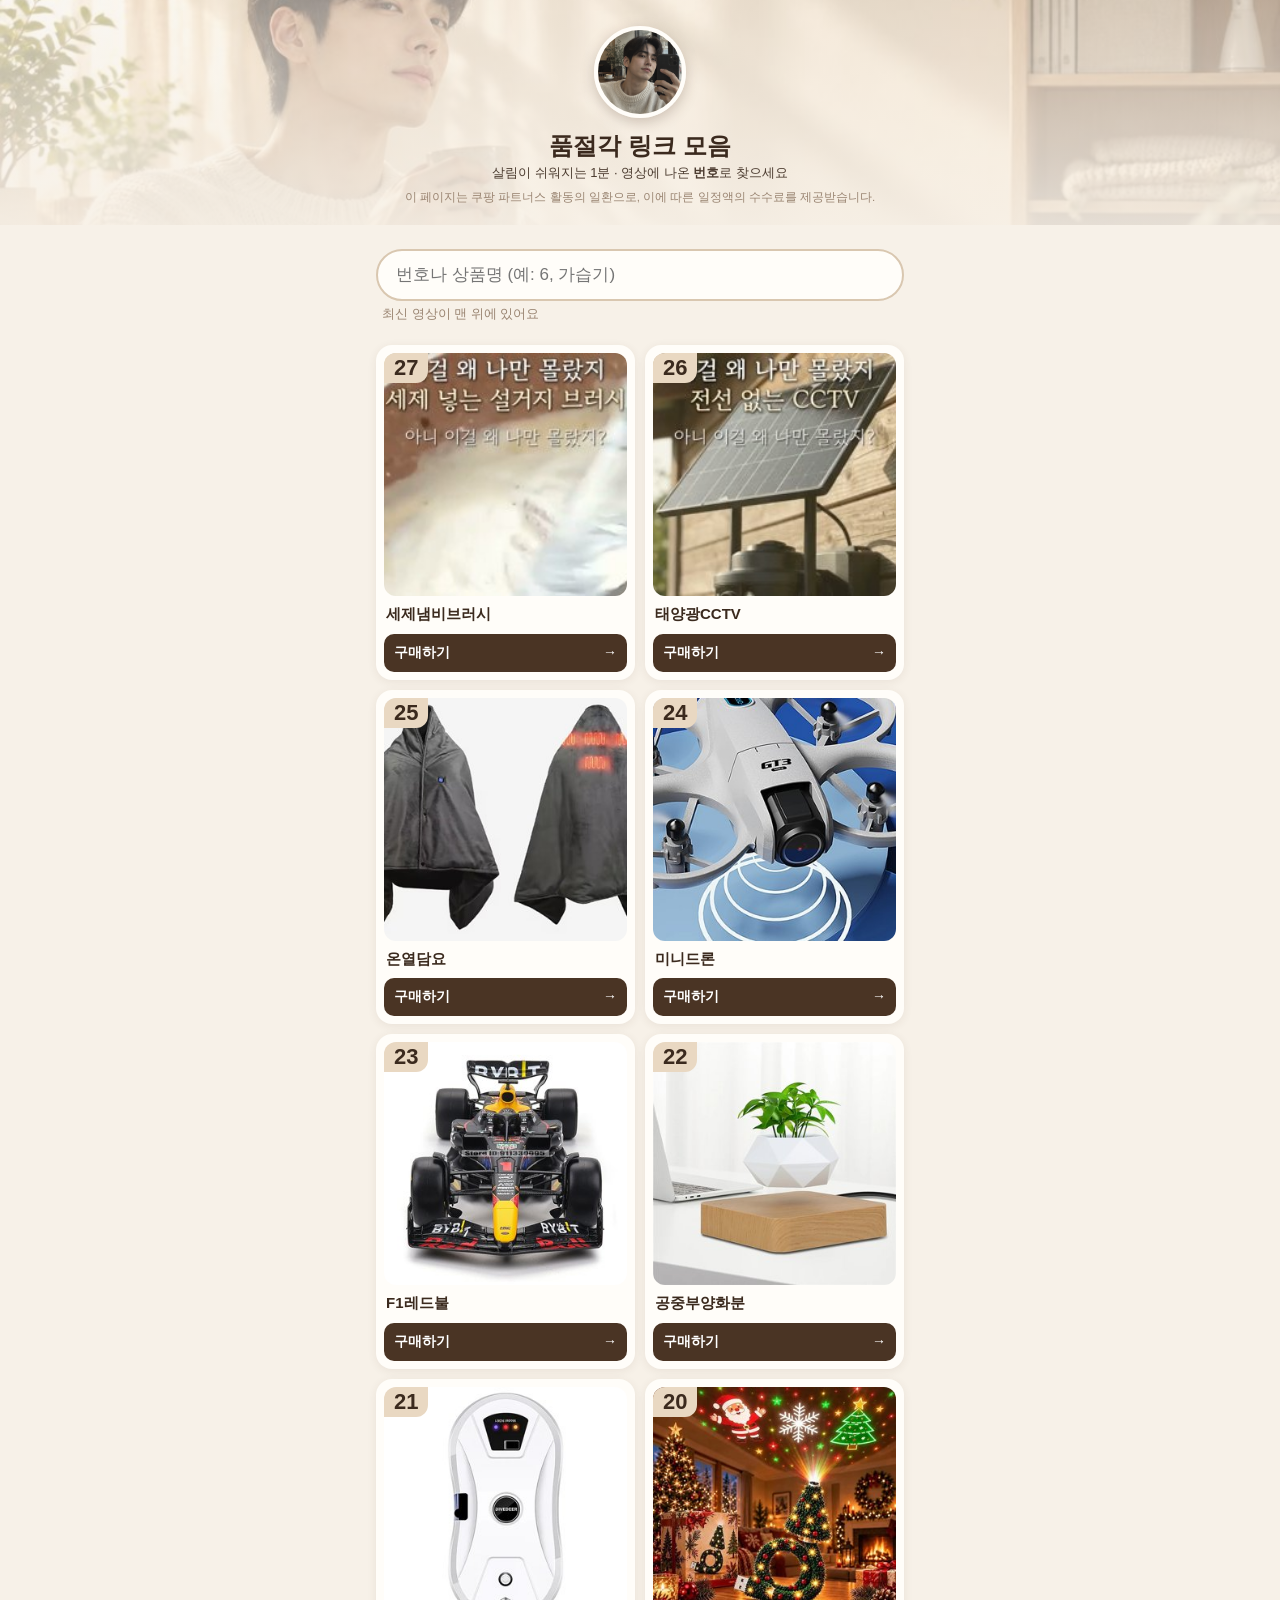
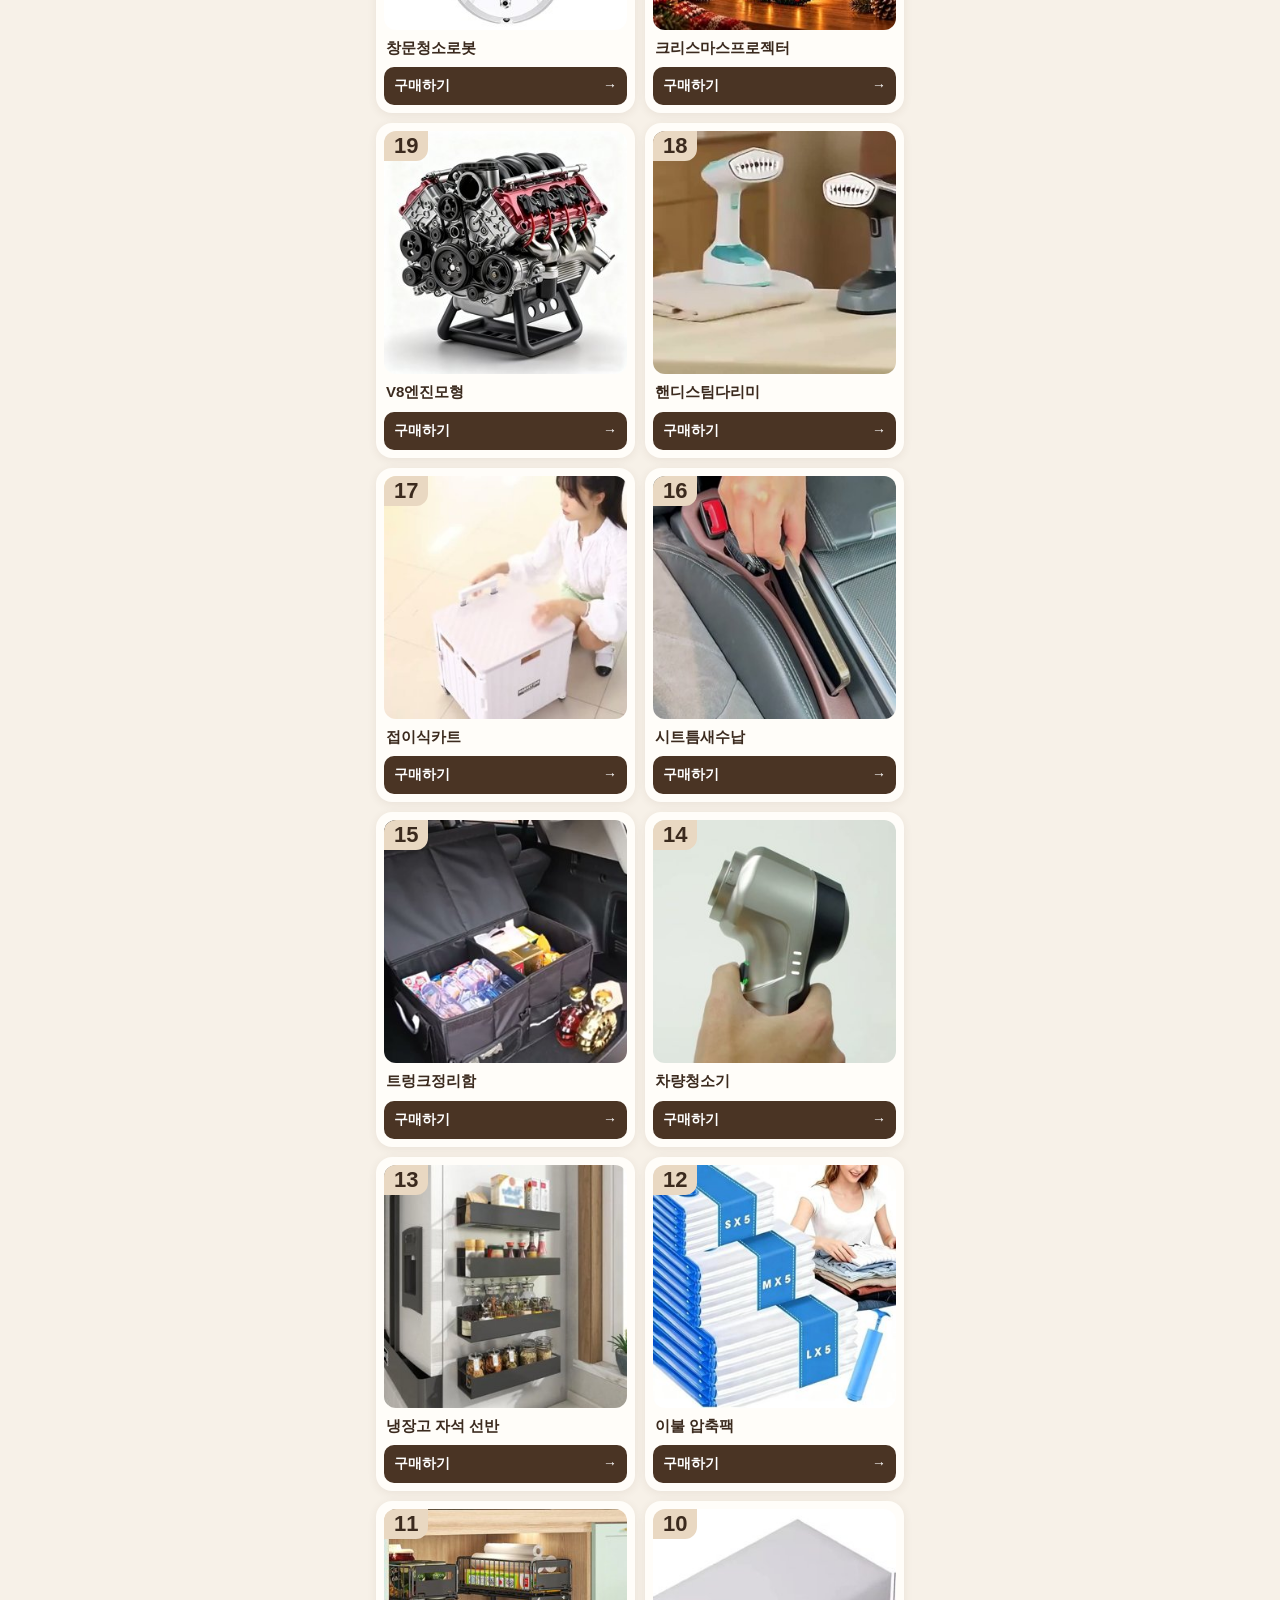
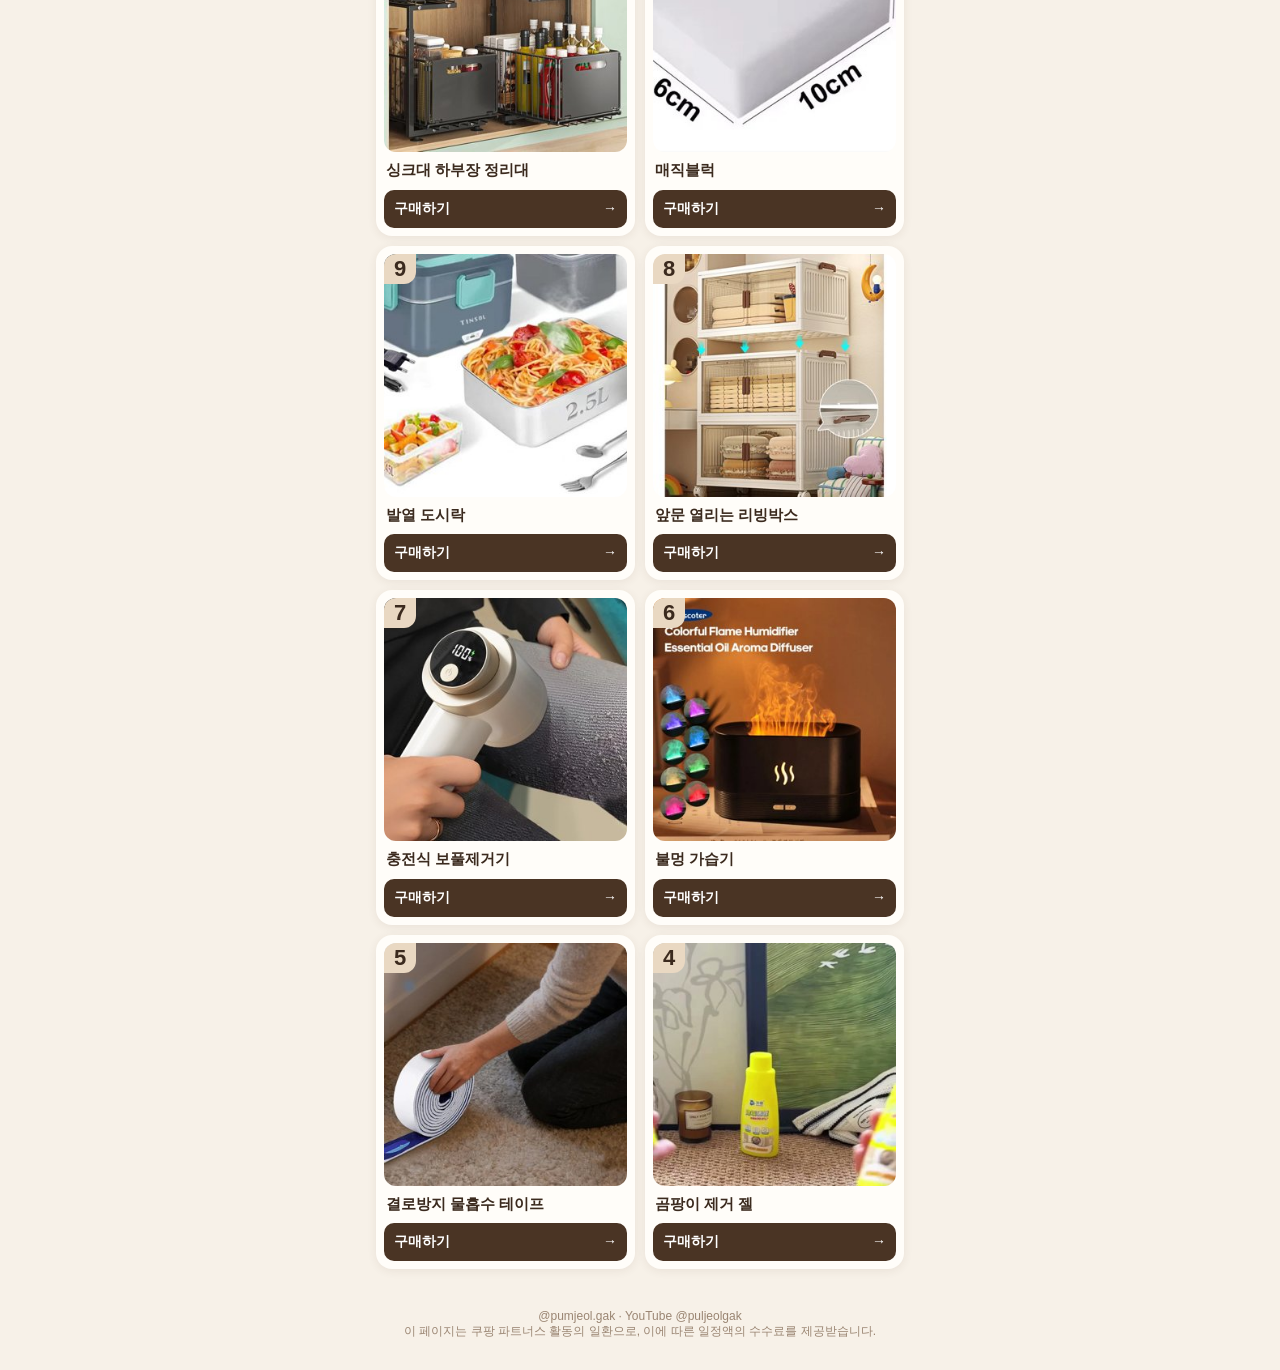
==== index.html @ 314ec54a "링크 모음 갱신" ====
<!doctype html>
<html lang="ko"><head><meta charset="utf-8">
<meta name="viewport" content="width=device-width,initial-scale=1">
<title>품절각 링크 모음</title>
<meta name="description" content="품절각 영상 속 상품 링크 모음 — 영상에 나온 번호로 찾으세요">
<link rel="icon" href="img/avatar.png">
<script async src="https://www.googletagmanager.com/gtag/js?id=G-QCTX3WTCEX"></script>
<script>window.dataLayer=window.dataLayer||[];function gtag(){dataLayer.push(arguments)}gtag('js',new Date());gtag('config','G-QCTX3WTCEX');</script>
<style>
:root{--red:#4a3424;--ink:#3b2a1e;--sub:#9a8572;--bg:#f7f1e8;--card:#fffdf9;--yellow:#e9d8c2}
*{box-sizing:border-box}body{margin:0;background:var(--bg);color:var(--ink);
font-family:-apple-system,BlinkMacSystemFont,"Apple SD Gothic Neo","Malgun Gothic",sans-serif}
header{background:linear-gradient(rgba(247,241,232,.55),rgba(247,241,232,.9)),url(img/header.jpg) center/cover;
padding:26px 16px 20px;text-align:center;color:var(--ink)}
.avatar{width:92px;height:92px;border-radius:50%;border:4px solid #fffdf9;box-shadow:0 4px 14px rgba(74,52,36,.25);object-fit:cover}
h1{margin:8px 0 2px;font-size:24px}header p{margin:0;font-size:13px;opacity:.9}
.disc{font-size:11.5px;color:var(--sub);margin-top:8px}
.wrap{max-width:560px;margin:0 auto;padding:14px 16px 40px}
.search{position:sticky;top:0;z-index:2;background:var(--bg);padding:10px 0}
.search input{width:100%;padding:14px 18px;font-size:17px;border:2px solid #d9c7b0;background:var(--card);color:var(--ink);border-radius:999px;outline:none}
.search input:focus{border-color:var(--red)}
.hint{font-size:13px;color:var(--sub);margin:4px 6px 0}
#list{display:grid;grid-template-columns:1fr 1fr;gap:10px;margin-top:12px}
.card{display:flex;flex-direction:column;background:var(--card);border-radius:16px;padding:8px;
box-shadow:0 2px 10px rgba(74,52,36,.08);min-width:0}
.thumb{position:relative;aspect-ratio:1;border-radius:12px;overflow:hidden;background:#ece3d6}
.thumb img{width:100%;height:100%;object-fit:cover}
.no{position:absolute;left:0;top:0;background:var(--yellow);color:var(--ink);font-weight:900;font-size:22px;
padding:2px 10px;border-bottom-right-radius:12px}
.body{display:flex;flex-direction:column;flex:1;min-width:0}
.title{font-weight:800;font-size:15px;margin:8px 2px 4px;line-height:1.3;flex:1}
.btn{display:block;text-decoration:none;background:var(--red);color:#fff;font-weight:700;font-size:14px;
padding:10px 10px;border-radius:10px;margin-top:6px}
.btn span{float:right}.empty{grid-column:1/-1;text-align:center;color:var(--sub);margin-top:40px}
footer{text-align:center;font-size:12px;color:var(--sub);padding:0 16px 30px}
</style></head><body>
<header><img class="avatar" src="img/avatar.png" alt="품절각">
<h1>품절각 링크 모음</h1><p>살림이 쉬워지는 1분 · 영상에 나온 <b>번호</b>로 찾으세요</p>
<div class="disc">이 페이지는 쿠팡 파트너스 활동의 일환으로, 이에 따른 일정액의 수수료를 제공받습니다.</div></header>
<div class="wrap">
<div class="search"><input id="q" inputmode="search" placeholder="번호나 상품명 (예: 6, 가습기)" autocomplete="off">
<div class="hint">최신 영상이 맨 위에 있어요</div></div>
<div id="list"></div></div>
<footer>@pumjeol.gak · YouTube @puljeolgak<br>이 페이지는 쿠팡 파트너스 활동의 일환으로, 이에 따른 일정액의 수수료를 제공받습니다.</footer>
<script>
const DATA = [{"no": 27, "title": "세제냄비브러시", "items": [{"name": "세제냄비브러시", "link": "https://link.coupang.com/a/h1MBXgwXyC"}], "img": "img/27.jpg"}, {"no": 26, "title": "태양광CCTV", "items": [{"name": "태양광CCTV", "link": "https://link.coupang.com/a/h1MS6rFhiC"}], "img": "img/26.jpg"}, {"no": 25, "title": "온열담요", "items": [{"name": "온열담요", "link": "https://link.coupang.com/a/h1vtkXbHRl"}], "img": "img/25.jpg"}, {"no": 24, "title": "미니드론", "items": [{"name": "미니드론", "link": "https://link.coupang.com/a/h0pZeHQPCu"}], "img": "img/24.jpg"}, {"no": 23, "title": "F1레드불", "items": [{"name": "F1레드불", "link": "https://link.coupang.com/a/h0ptO1LQia"}], "img": "img/23.jpg"}, {"no": 22, "title": "공중부양화분", "items": [{"name": "공중부양화분", "link": "https://link.coupang.com/a/h1vd16Y3oq"}], "img": "img/22.jpg"}, {"no": 21, "title": "창문청소로봇", "items": [{"name": "창문청소로봇", "link": "https://link.coupang.com/a/h0mq3kIafA"}], "img": "img/21.jpg"}, {"no": 20, "title": "크리스마스프로젝터", "items": [{"name": "크리스마스프로젝터", "link": "https://link.coupang.com/a/h0kqVCvcB2"}], "img": "img/20.jpg"}, {"no": 19, "title": "V8엔진모형", "items": [{"name": "V8엔진모형", "link": "https://link.coupang.com/a/h0loHapxzU"}], "img": "img/19.jpg"}, {"no": 18, "title": "핸디스팀다리미", "items": [{"name": "핸디스팀다리미", "link": "https://link.coupang.com/a/hYjfa6N35U"}], "img": "img/18.jpg"}, {"no": 17, "title": "접이식카트", "items": [{"name": "접이식카트", "link": "https://link.coupang.com/a/hYjilI9ecC"}], "img": "img/17.jpg"}, {"no": 16, "title": "시트틈새수납", "items": [{"name": "시트틈새수납", "link": "https://link.coupang.com/a/hXqWiFGcmG"}], "img": "img/16.jpg"}, {"no": 15, "title": "트렁크정리함", "items": [{"name": "트렁크정리함", "link": "https://link.coupang.com/a/hXrxF2Juai"}], "img": "img/15.jpg"}, {"no": 14, "title": "차량청소기", "items": [{"name": "차량청소기", "link": "https://link.coupang.com/a/hYiKDdzfLU"}], "img": "img/14.jpg"}, {"no": 13, "title": "냉장고 자석 선반", "items": [{"name": "냉장고 자석 선반", "link": "https://link.coupang.com/a/hYjkbRA6U0"}], "img": "img/13.jpg"}, {"no": 12, "title": "이불 압축팩", "items": [{"name": "이불 압축팩", "link": "https://link.coupang.com/a/hXrkM78BZQ"}], "img": "img/12.jpg"}, {"no": 11, "title": "싱크대 하부장 정리대", "items": [{"name": "싱크대 하부장 정리대", "link": "https://link.coupang.com/a/hXrfYdOyUm"}], "img": "img/11.jpg"}, {"no": 10, "title": "매직블럭", "items": [{"name": "매직블럭", "link": "https://link.coupang.com/a/hW6BDC5JU4"}], "img": "img/10.jpg"}, {"no": 9, "title": "발열 도시락", "items": [{"name": "발열 도시락", "link": "https://link.coupang.com/a/hW6Wu32HzU"}], "img": "img/9.jpg"}, {"no": 8, "title": "앞문 열리는 리빙박스", "items": [{"name": "앞문 열리는 리빙박스", "link": "https://link.coupang.com/a/hW7gyPmIbl"}], "img": "img/8.jpg"}, {"no": 7, "title": "충전식 보풀제거기", "items": [{"name": "충전식 보풀제거기", "link": "https://link.coupang.com/a/hWWn2iVYBM"}], "img": "img/7.jpg"}, {"no": 6, "title": "불멍 가습기", "items": [{"name": "불멍 가습기", "link": "https://link.coupang.com/a/hWV6neHm6S"}], "img": "img/6.jpg"}, {"no": 5, "title": "결로방지 물흡수 테이프", "items": [{"name": "결로방지 물흡수 테이프", "link": "https://link.coupang.com/a/hWWpVSMyaW"}], "img": "img/5.jpg"}, {"no": 4, "title": "곰팡이 제거 젤", "items": [{"name": "곰팡이 제거 젤", "link": "https://link.coupang.com/a/hW8r3HKTPo"}], "img": "img/4.jpg"}];
const list = document.getElementById("list"), q = document.getElementById("q");
function render() {
  const s = q.value.trim().replace(/번$/, "");
  const rows = DATA.filter(v => !s || String(v.no) === s || (v.title + v.items.map(i => i.name).join(" ")).includes(s));
  list.replaceChildren(...rows.map(v => {
    const c = document.createElement("div"); c.className = "card";
    const t = document.createElement("div"); t.className = "thumb";
    if (v.img) { const im = document.createElement("img"); im.src = v.img; im.alt = ""; im.loading = "lazy"; t.append(im); }
    const no = document.createElement("div"); no.className = "no"; no.textContent = v.no; t.append(no);
    const b = document.createElement("div"); b.className = "body";
    const h = document.createElement("p"); h.className = "title"; h.textContent = v.title; b.append(h);
    for (const it of v.items) {
      const a = document.createElement("a"); a.className = "btn"; a.href = it.link; a.target = "_blank";
      a.rel = "sponsored nofollow noopener";
      a.addEventListener("click", () => track("coupang_click", {item_no: v.no, item_name: (v.title + " " + it.name).slice(0, 90)}));
      a.textContent = v.items.length > 1 ? it.name : "구매하기";
      const r = document.createElement("span"); r.textContent = "→"; a.append(r); b.append(a);
    }
    c.append(t, b); return c;
  }));
  if (!rows.length) list.innerHTML = '<p class="empty">찾는 번호가 없어요. 최신 영상 번호를 확인해 주세요</p>';
}
q.addEventListener("input", render);
q.addEventListener("change", () => q.value && track("search", {search_term: q.value.slice(0, 40)}));
function track(name, p) { if (window.gtag) gtag("event", name, Object.assign({transport_type: "beacon"}, p)); }
const m = location.hash.match(/^#(\d+)$/); if (m) q.value = m[1];
render();
</script></body></html>
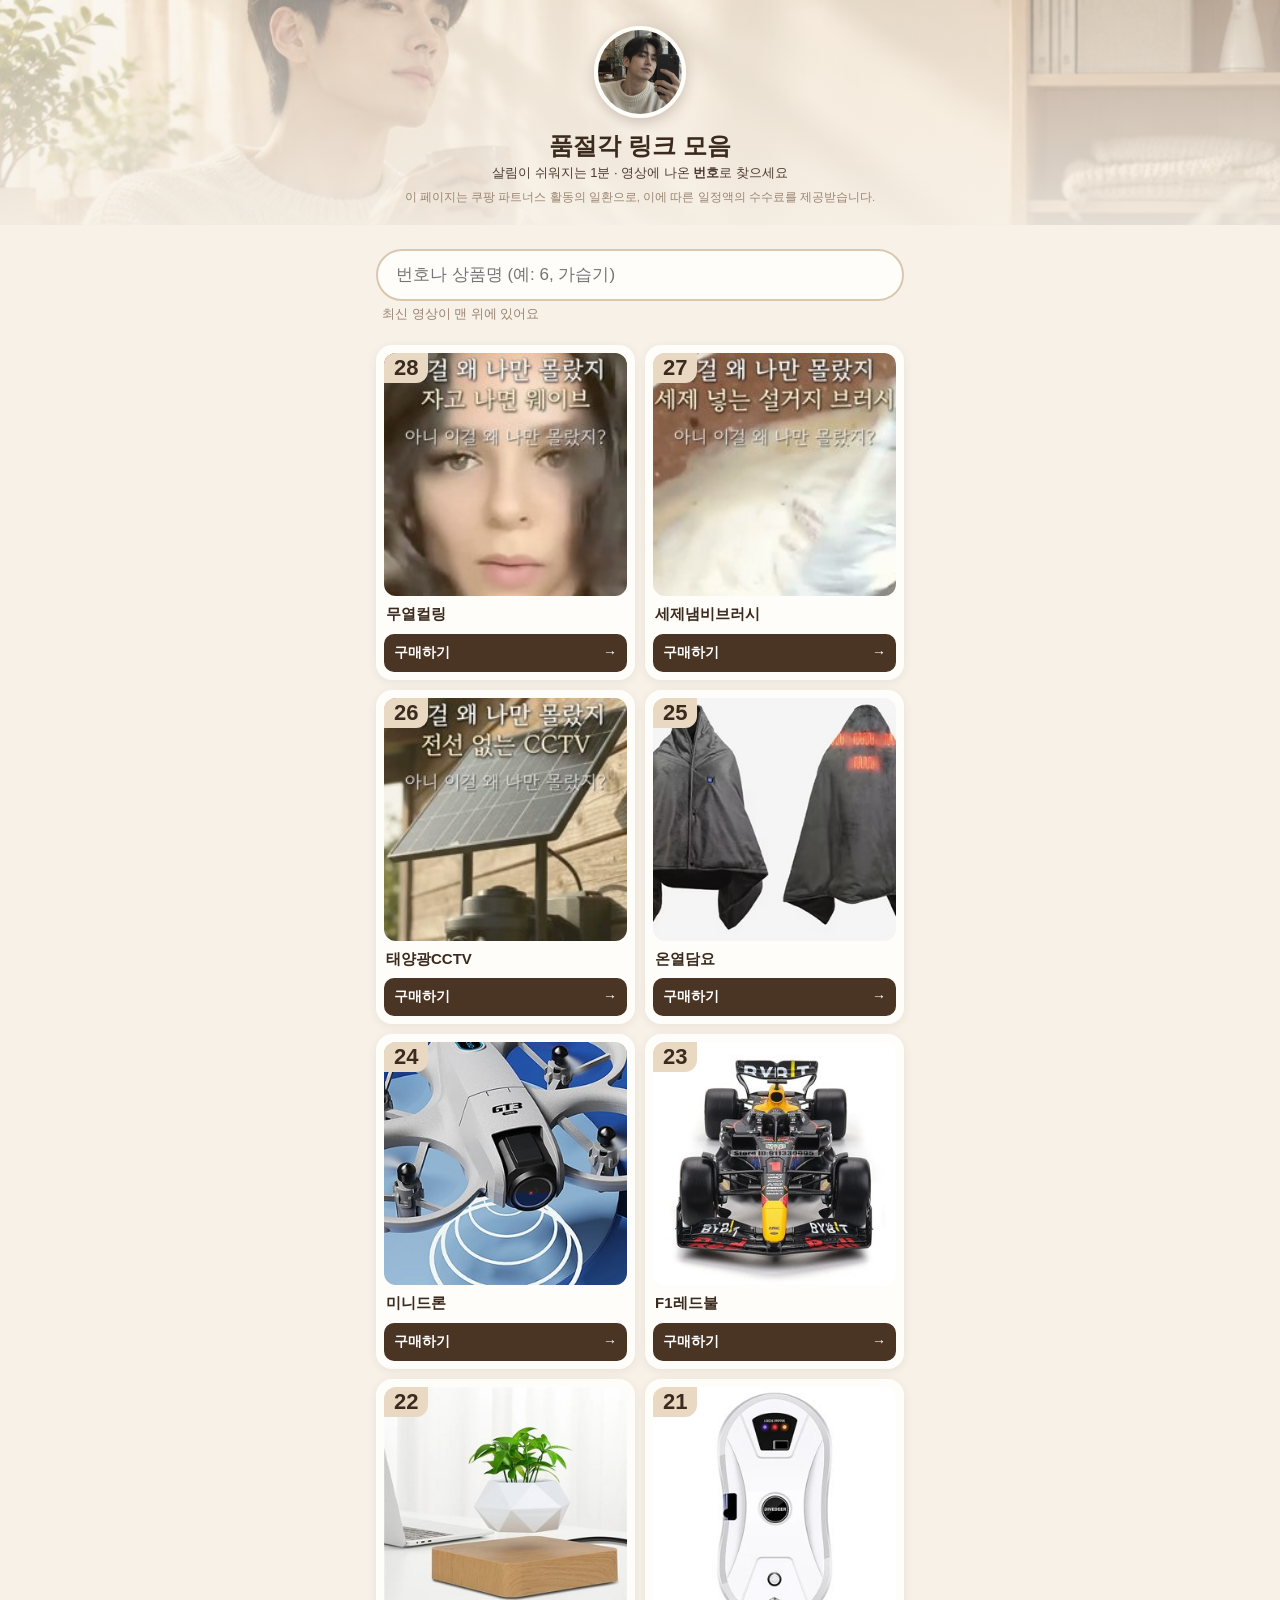
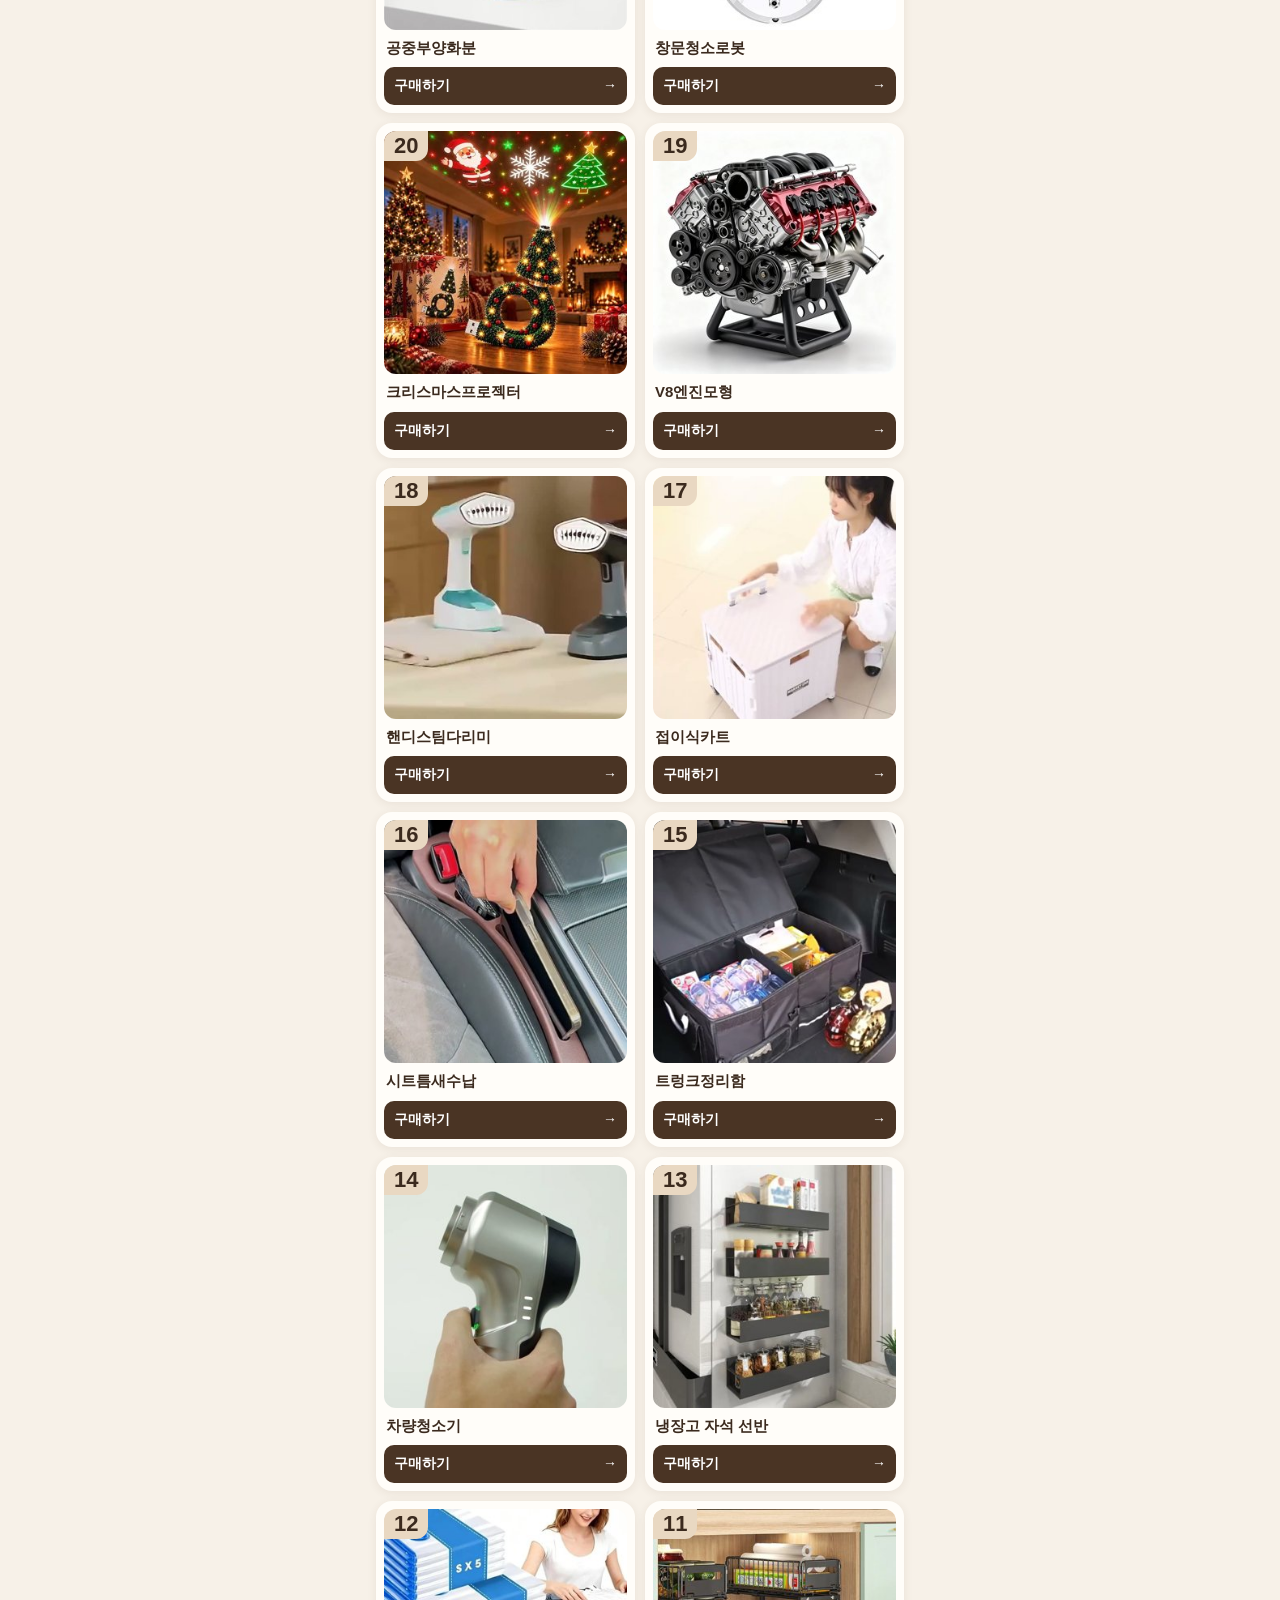
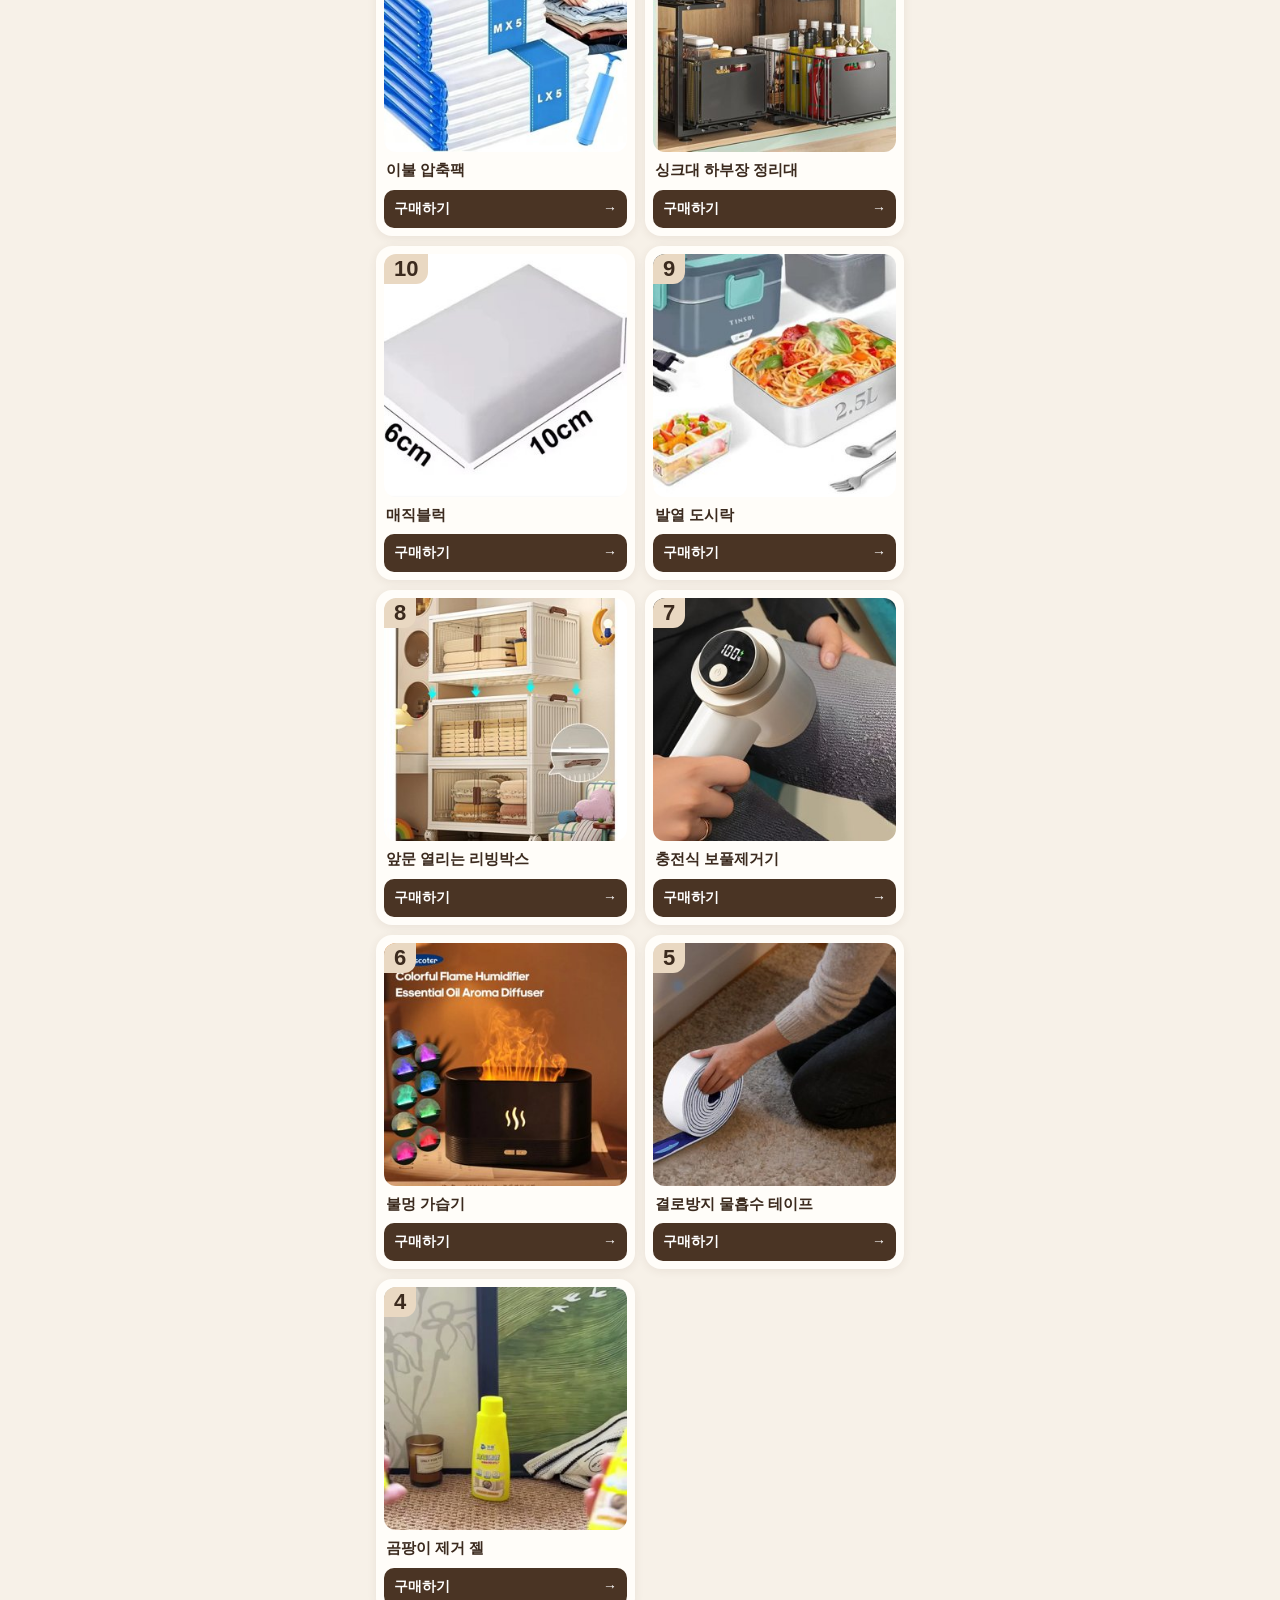
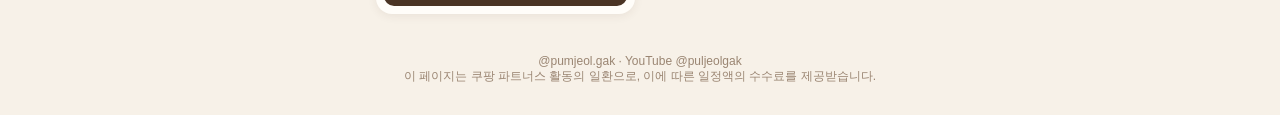
==== commit 310bdee0: "링크 모음 갱신" ====
--- a/index.html
+++ b/index.html
@@ -43,7 +43,7 @@
 <div id="list"></div></div>
 <footer>@pumjeol.gak · YouTube @puljeolgak<br>이 페이지는 쿠팡 파트너스 활동의 일환으로, 이에 따른 일정액의 수수료를 제공받습니다.</footer>
 <script>
-const DATA = [{"no": 27, "title": "세제냄비브러시", "items": [{"name": "세제냄비브러시", "link": "https://link.coupang.com/a/h1MBXgwXyC"}], "img": "img/27.jpg"}, {"no": 26, "title": "태양광CCTV", "items": [{"name": "태양광CCTV", "link": "https://link.coupang.com/a/h1MS6rFhiC"}], "img": "img/26.jpg"}, {"no": 25, "title": "온열담요", "items": [{"name": "온열담요", "link": "https://link.coupang.com/a/h1vtkXbHRl"}], "img": "img/25.jpg"}, {"no": 24, "title": "미니드론", "items": [{"name": "미니드론", "link": "https://link.coupang.com/a/h0pZeHQPCu"}], "img": "img/24.jpg"}, {"no": 23, "title": "F1레드불", "items": [{"name": "F1레드불", "link": "https://link.coupang.com/a/h0ptO1LQia"}], "img": "img/23.jpg"}, {"no": 22, "title": "공중부양화분", "items": [{"name": "공중부양화분", "link": "https://link.coupang.com/a/h1vd16Y3oq"}], "img": "img/22.jpg"}, {"no": 21, "title": "창문청소로봇", "items": [{"name": "창문청소로봇", "link": "https://link.coupang.com/a/h0mq3kIafA"}], "img": "img/21.jpg"}, {"no": 20, "title": "크리스마스프로젝터", "items": [{"name": "크리스마스프로젝터", "link": "https://link.coupang.com/a/h0kqVCvcB2"}], "img": "img/20.jpg"}, {"no": 19, "title": "V8엔진모형", "items": [{"name": "V8엔진모형", "link": "https://link.coupang.com/a/h0loHapxzU"}], "img": "img/19.jpg"}, {"no": 18, "title": "핸디스팀다리미", "items": [{"name": "핸디스팀다리미", "link": "https://link.coupang.com/a/hYjfa6N35U"}], "img": "img/18.jpg"}, {"no": 17, "title": "접이식카트", "items": [{"name": "접이식카트", "link": "https://link.coupang.com/a/hYjilI9ecC"}], "img": "img/17.jpg"}, {"no": 16, "title": "시트틈새수납", "items": [{"name": "시트틈새수납", "link": "https://link.coupang.com/a/hXqWiFGcmG"}], "img": "img/16.jpg"}, {"no": 15, "title": "트렁크정리함", "items": [{"name": "트렁크정리함", "link": "https://link.coupang.com/a/hXrxF2Juai"}], "img": "img/15.jpg"}, {"no": 14, "title": "차량청소기", "items": [{"name": "차량청소기", "link": "https://link.coupang.com/a/hYiKDdzfLU"}], "img": "img/14.jpg"}, {"no": 13, "title": "냉장고 자석 선반", "items": [{"name": "냉장고 자석 선반", "link": "https://link.coupang.com/a/hYjkbRA6U0"}], "img": "img/13.jpg"}, {"no": 12, "title": "이불 압축팩", "items": [{"name": "이불 압축팩", "link": "https://link.coupang.com/a/hXrkM78BZQ"}], "img": "img/12.jpg"}, {"no": 11, "title": "싱크대 하부장 정리대", "items": [{"name": "싱크대 하부장 정리대", "link": "https://link.coupang.com/a/hXrfYdOyUm"}], "img": "img/11.jpg"}, {"no": 10, "title": "매직블럭", "items": [{"name": "매직블럭", "link": "https://link.coupang.com/a/hW6BDC5JU4"}], "img": "img/10.jpg"}, {"no": 9, "title": "발열 도시락", "items": [{"name": "발열 도시락", "link": "https://link.coupang.com/a/hW6Wu32HzU"}], "img": "img/9.jpg"}, {"no": 8, "title": "앞문 열리는 리빙박스", "items": [{"name": "앞문 열리는 리빙박스", "link": "https://link.coupang.com/a/hW7gyPmIbl"}], "img": "img/8.jpg"}, {"no": 7, "title": "충전식 보풀제거기", "items": [{"name": "충전식 보풀제거기", "link": "https://link.coupang.com/a/hWWn2iVYBM"}], "img": "img/7.jpg"}, {"no": 6, "title": "불멍 가습기", "items": [{"name": "불멍 가습기", "link": "https://link.coupang.com/a/hWV6neHm6S"}], "img": "img/6.jpg"}, {"no": 5, "title": "결로방지 물흡수 테이프", "items": [{"name": "결로방지 물흡수 테이프", "link": "https://link.coupang.com/a/hWWpVSMyaW"}], "img": "img/5.jpg"}, {"no": 4, "title": "곰팡이 제거 젤", "items": [{"name": "곰팡이 제거 젤", "link": "https://link.coupang.com/a/hW8r3HKTPo"}], "img": "img/4.jpg"}];
+const DATA = [{"no": 28, "title": "무열컬링", "items": [{"name": "무열컬링", "link": "https://link.coupang.com/a/h1NFxNUv24"}], "img": "img/28.jpg"}, {"no": 27, "title": "세제냄비브러시", "items": [{"name": "세제냄비브러시", "link": "https://link.coupang.com/a/h1MBXgwXyC"}], "img": "img/27.jpg"}, {"no": 26, "title": "태양광CCTV", "items": [{"name": "태양광CCTV", "link": "https://link.coupang.com/a/h1MS6rFhiC"}], "img": "img/26.jpg"}, {"no": 25, "title": "온열담요", "items": [{"name": "온열담요", "link": "https://link.coupang.com/a/h1vtkXbHRl"}], "img": "img/25.jpg"}, {"no": 24, "title": "미니드론", "items": [{"name": "미니드론", "link": "https://link.coupang.com/a/h0pZeHQPCu"}], "img": "img/24.jpg"}, {"no": 23, "title": "F1레드불", "items": [{"name": "F1레드불", "link": "https://link.coupang.com/a/h0ptO1LQia"}], "img": "img/23.jpg"}, {"no": 22, "title": "공중부양화분", "items": [{"name": "공중부양화분", "link": "https://link.coupang.com/a/h1vd16Y3oq"}], "img": "img/22.jpg"}, {"no": 21, "title": "창문청소로봇", "items": [{"name": "창문청소로봇", "link": "https://link.coupang.com/a/h0mq3kIafA"}], "img": "img/21.jpg"}, {"no": 20, "title": "크리스마스프로젝터", "items": [{"name": "크리스마스프로젝터", "link": "https://link.coupang.com/a/h0kqVCvcB2"}], "img": "img/20.jpg"}, {"no": 19, "title": "V8엔진모형", "items": [{"name": "V8엔진모형", "link": "https://link.coupang.com/a/h0loHapxzU"}], "img": "img/19.jpg"}, {"no": 18, "title": "핸디스팀다리미", "items": [{"name": "핸디스팀다리미", "link": "https://link.coupang.com/a/hYjfa6N35U"}], "img": "img/18.jpg"}, {"no": 17, "title": "접이식카트", "items": [{"name": "접이식카트", "link": "https://link.coupang.com/a/hYjilI9ecC"}], "img": "img/17.jpg"}, {"no": 16, "title": "시트틈새수납", "items": [{"name": "시트틈새수납", "link": "https://link.coupang.com/a/hXqWiFGcmG"}], "img": "img/16.jpg"}, {"no": 15, "title": "트렁크정리함", "items": [{"name": "트렁크정리함", "link": "https://link.coupang.com/a/hXrxF2Juai"}], "img": "img/15.jpg"}, {"no": 14, "title": "차량청소기", "items": [{"name": "차량청소기", "link": "https://link.coupang.com/a/hYiKDdzfLU"}], "img": "img/14.jpg"}, {"no": 13, "title": "냉장고 자석 선반", "items": [{"name": "냉장고 자석 선반", "link": "https://link.coupang.com/a/hYjkbRA6U0"}], "img": "img/13.jpg"}, {"no": 12, "title": "이불 압축팩", "items": [{"name": "이불 압축팩", "link": "https://link.coupang.com/a/hXrkM78BZQ"}], "img": "img/12.jpg"}, {"no": 11, "title": "싱크대 하부장 정리대", "items": [{"name": "싱크대 하부장 정리대", "link": "https://link.coupang.com/a/hXrfYdOyUm"}], "img": "img/11.jpg"}, {"no": 10, "title": "매직블럭", "items": [{"name": "매직블럭", "link": "https://link.coupang.com/a/hW6BDC5JU4"}], "img": "img/10.jpg"}, {"no": 9, "title": "발열 도시락", "items": [{"name": "발열 도시락", "link": "https://link.coupang.com/a/hW6Wu32HzU"}], "img": "img/9.jpg"}, {"no": 8, "title": "앞문 열리는 리빙박스", "items": [{"name": "앞문 열리는 리빙박스", "link": "https://link.coupang.com/a/hW7gyPmIbl"}], "img": "img/8.jpg"}, {"no": 7, "title": "충전식 보풀제거기", "items": [{"name": "충전식 보풀제거기", "link": "https://link.coupang.com/a/hWWn2iVYBM"}], "img": "img/7.jpg"}, {"no": 6, "title": "불멍 가습기", "items": [{"name": "불멍 가습기", "link": "https://link.coupang.com/a/hWV6neHm6S"}], "img": "img/6.jpg"}, {"no": 5, "title": "결로방지 물흡수 테이프", "items": [{"name": "결로방지 물흡수 테이프", "link": "https://link.coupang.com/a/hWWpVSMyaW"}], "img": "img/5.jpg"}, {"no": 4, "title": "곰팡이 제거 젤", "items": [{"name": "곰팡이 제거 젤", "link": "https://link.coupang.com/a/hW8r3HKTPo"}], "img": "img/4.jpg"}];
 const list = document.getElementById("list"), q = document.getElementById("q");
 function render() {
   const s = q.value.trim().replace(/번$/, "");
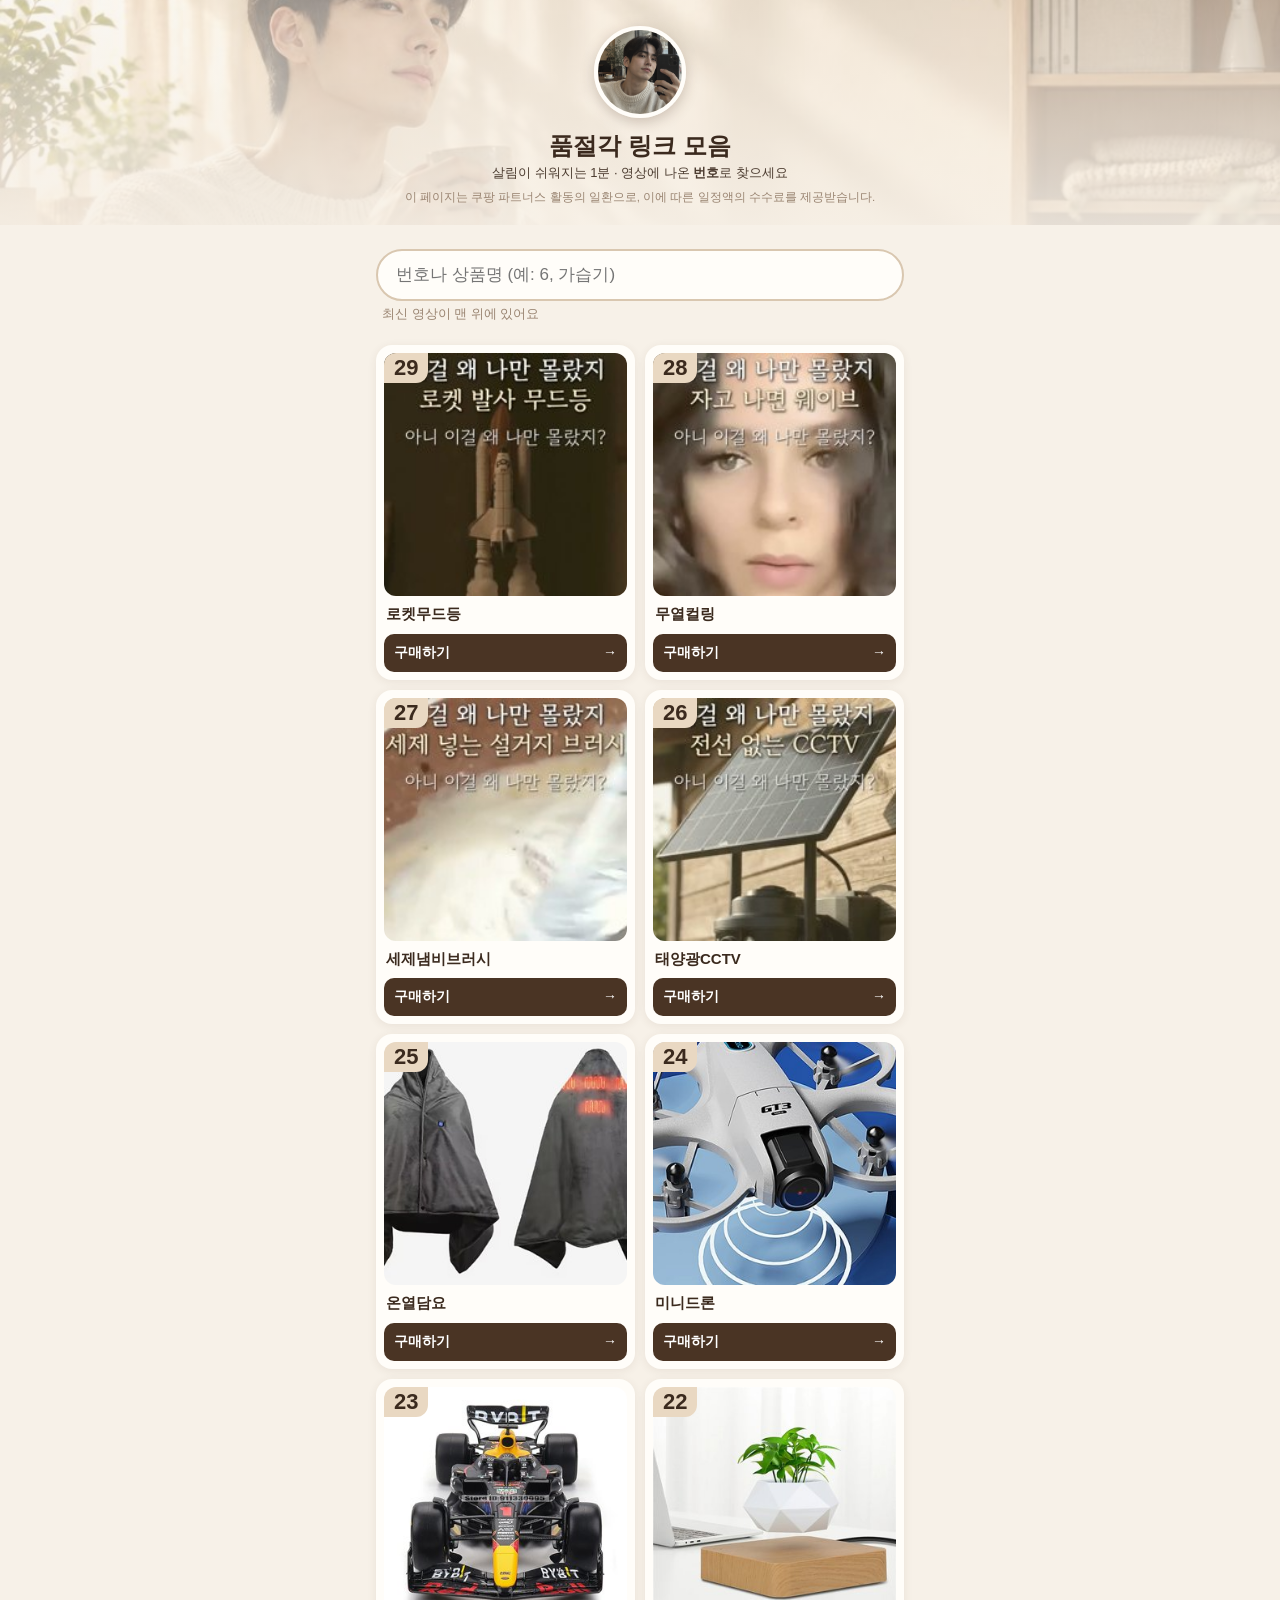
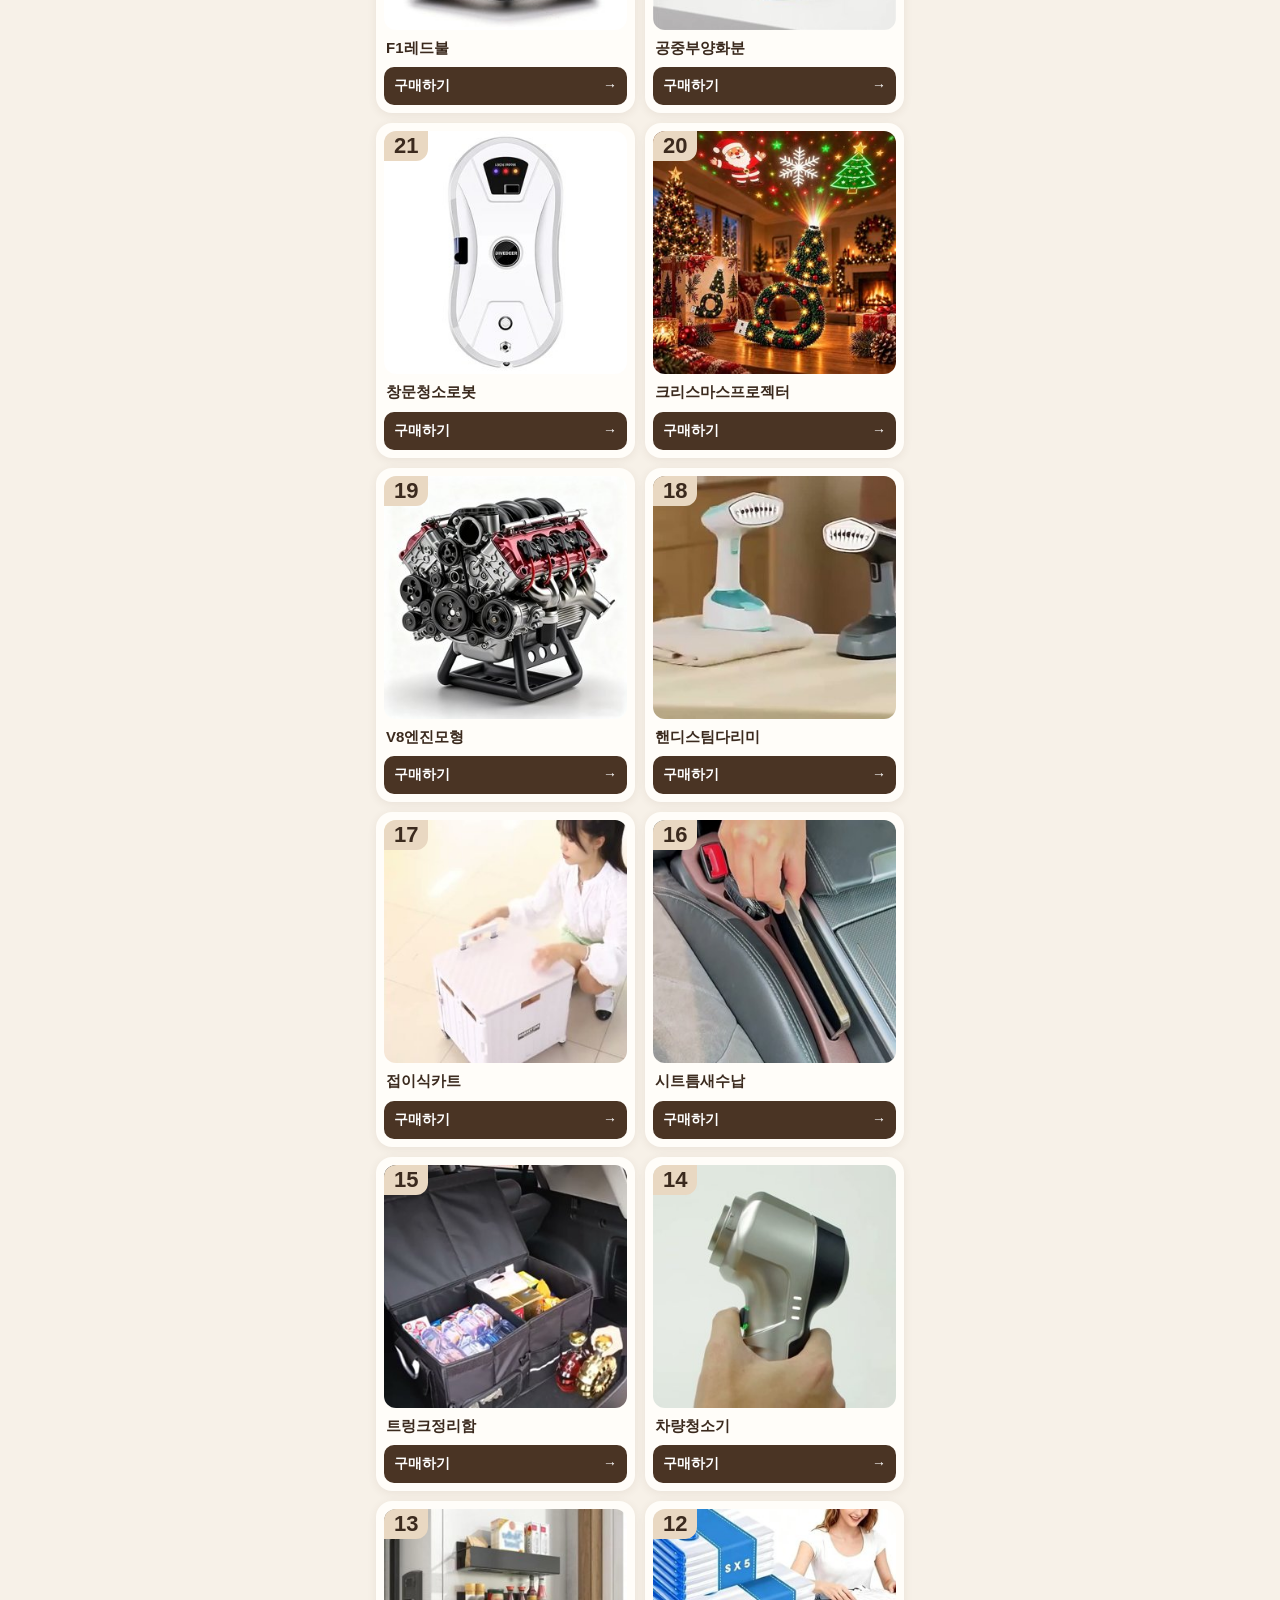
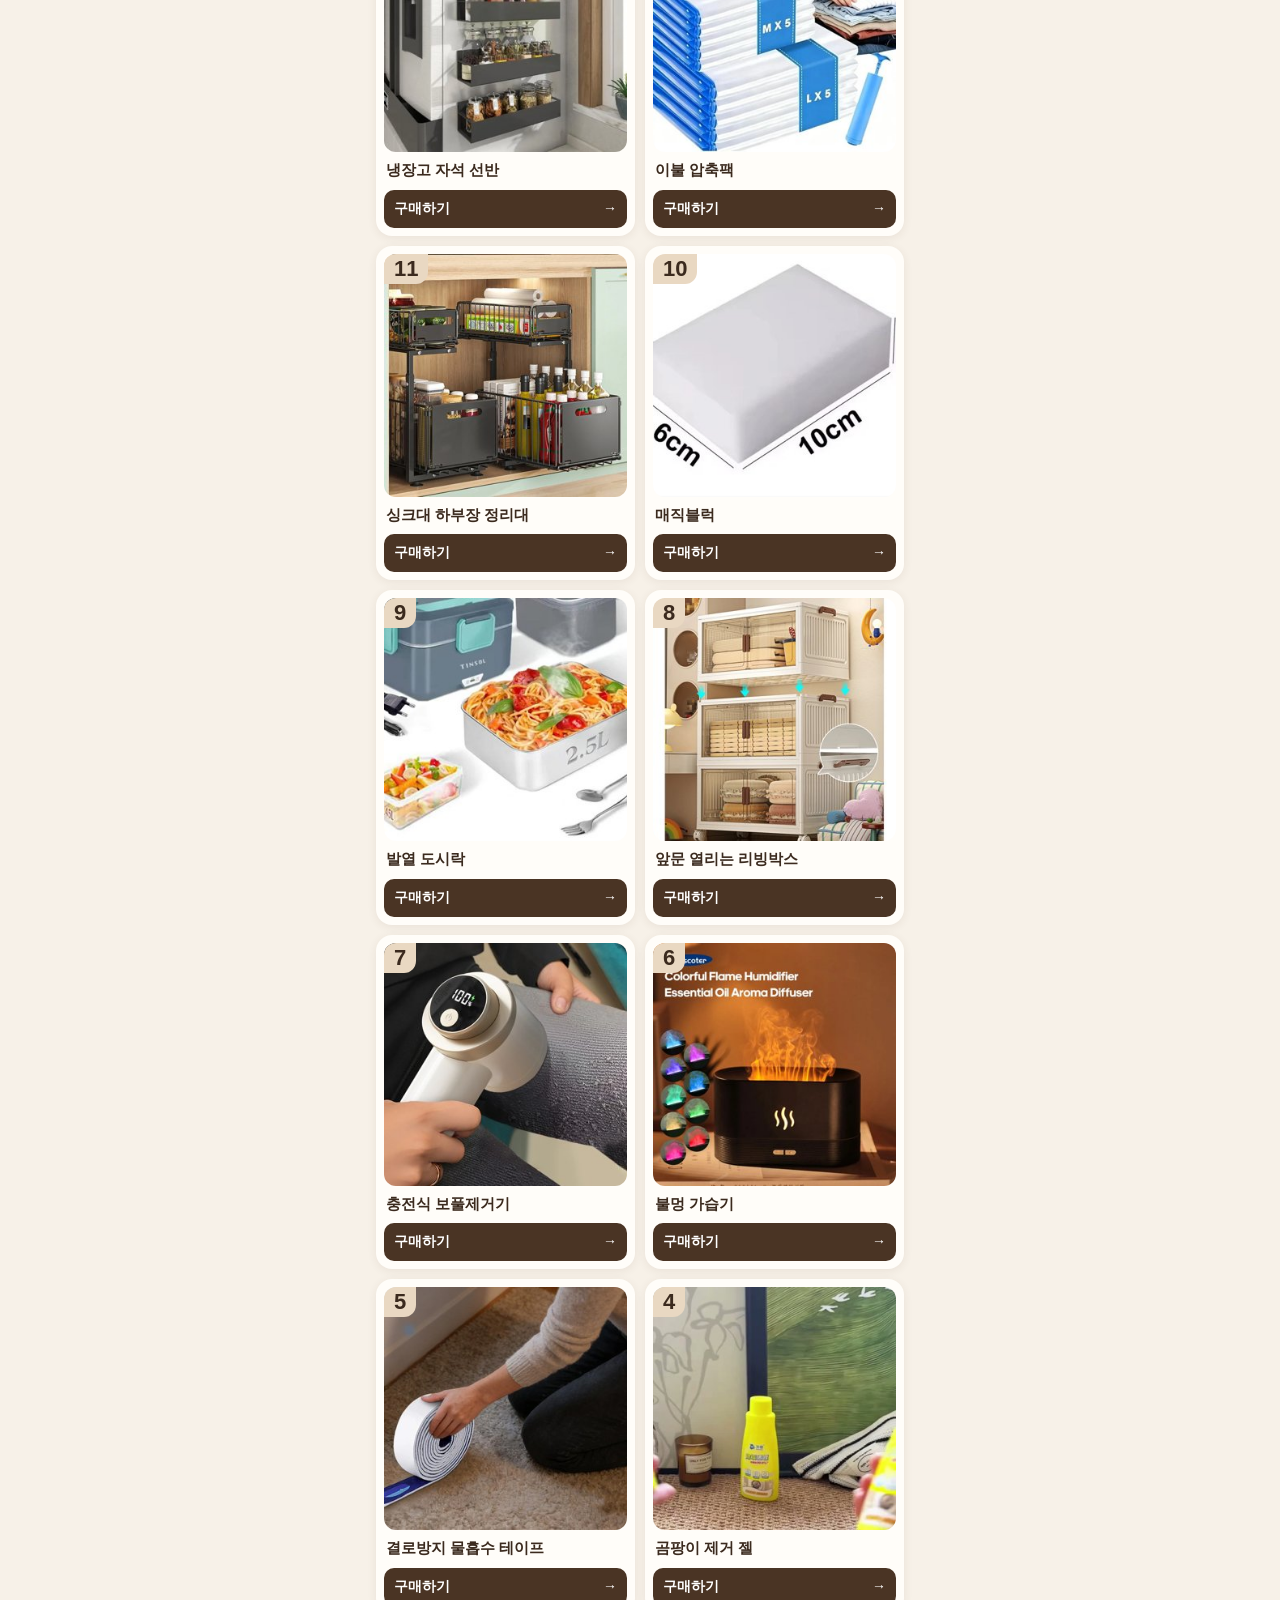
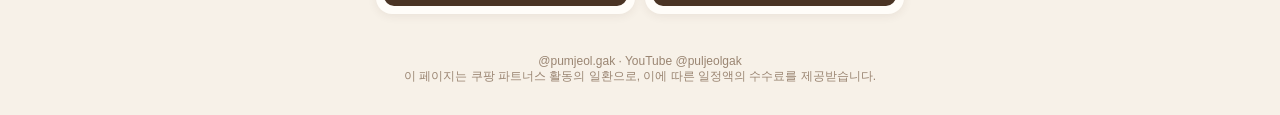
==== commit bb637f9e: "링크 모음 갱신" ====
--- a/index.html
+++ b/index.html
@@ -43,7 +43,7 @@
 <div id="list"></div></div>
 <footer>@pumjeol.gak · YouTube @puljeolgak<br>이 페이지는 쿠팡 파트너스 활동의 일환으로, 이에 따른 일정액의 수수료를 제공받습니다.</footer>
 <script>
-const DATA = [{"no": 28, "title": "무열컬링", "items": [{"name": "무열컬링", "link": "https://link.coupang.com/a/h1NFxNUv24"}], "img": "img/28.jpg"}, {"no": 27, "title": "세제냄비브러시", "items": [{"name": "세제냄비브러시", "link": "https://link.coupang.com/a/h1MBXgwXyC"}], "img": "img/27.jpg"}, {"no": 26, "title": "태양광CCTV", "items": [{"name": "태양광CCTV", "link": "https://link.coupang.com/a/h1MS6rFhiC"}], "img": "img/26.jpg"}, {"no": 25, "title": "온열담요", "items": [{"name": "온열담요", "link": "https://link.coupang.com/a/h1vtkXbHRl"}], "img": "img/25.jpg"}, {"no": 24, "title": "미니드론", "items": [{"name": "미니드론", "link": "https://link.coupang.com/a/h0pZeHQPCu"}], "img": "img/24.jpg"}, {"no": 23, "title": "F1레드불", "items": [{"name": "F1레드불", "link": "https://link.coupang.com/a/h0ptO1LQia"}], "img": "img/23.jpg"}, {"no": 22, "title": "공중부양화분", "items": [{"name": "공중부양화분", "link": "https://link.coupang.com/a/h1vd16Y3oq"}], "img": "img/22.jpg"}, {"no": 21, "title": "창문청소로봇", "items": [{"name": "창문청소로봇", "link": "https://link.coupang.com/a/h0mq3kIafA"}], "img": "img/21.jpg"}, {"no": 20, "title": "크리스마스프로젝터", "items": [{"name": "크리스마스프로젝터", "link": "https://link.coupang.com/a/h0kqVCvcB2"}], "img": "img/20.jpg"}, {"no": 19, "title": "V8엔진모형", "items": [{"name": "V8엔진모형", "link": "https://link.coupang.com/a/h0loHapxzU"}], "img": "img/19.jpg"}, {"no": 18, "title": "핸디스팀다리미", "items": [{"name": "핸디스팀다리미", "link": "https://link.coupang.com/a/hYjfa6N35U"}], "img": "img/18.jpg"}, {"no": 17, "title": "접이식카트", "items": [{"name": "접이식카트", "link": "https://link.coupang.com/a/hYjilI9ecC"}], "img": "img/17.jpg"}, {"no": 16, "title": "시트틈새수납", "items": [{"name": "시트틈새수납", "link": "https://link.coupang.com/a/hXqWiFGcmG"}], "img": "img/16.jpg"}, {"no": 15, "title": "트렁크정리함", "items": [{"name": "트렁크정리함", "link": "https://link.coupang.com/a/hXrxF2Juai"}], "img": "img/15.jpg"}, {"no": 14, "title": "차량청소기", "items": [{"name": "차량청소기", "link": "https://link.coupang.com/a/hYiKDdzfLU"}], "img": "img/14.jpg"}, {"no": 13, "title": "냉장고 자석 선반", "items": [{"name": "냉장고 자석 선반", "link": "https://link.coupang.com/a/hYjkbRA6U0"}], "img": "img/13.jpg"}, {"no": 12, "title": "이불 압축팩", "items": [{"name": "이불 압축팩", "link": "https://link.coupang.com/a/hXrkM78BZQ"}], "img": "img/12.jpg"}, {"no": 11, "title": "싱크대 하부장 정리대", "items": [{"name": "싱크대 하부장 정리대", "link": "https://link.coupang.com/a/hXrfYdOyUm"}], "img": "img/11.jpg"}, {"no": 10, "title": "매직블럭", "items": [{"name": "매직블럭", "link": "https://link.coupang.com/a/hW6BDC5JU4"}], "img": "img/10.jpg"}, {"no": 9, "title": "발열 도시락", "items": [{"name": "발열 도시락", "link": "https://link.coupang.com/a/hW6Wu32HzU"}], "img": "img/9.jpg"}, {"no": 8, "title": "앞문 열리는 리빙박스", "items": [{"name": "앞문 열리는 리빙박스", "link": "https://link.coupang.com/a/hW7gyPmIbl"}], "img": "img/8.jpg"}, {"no": 7, "title": "충전식 보풀제거기", "items": [{"name": "충전식 보풀제거기", "link": "https://link.coupang.com/a/hWWn2iVYBM"}], "img": "img/7.jpg"}, {"no": 6, "title": "불멍 가습기", "items": [{"name": "불멍 가습기", "link": "https://link.coupang.com/a/hWV6neHm6S"}], "img": "img/6.jpg"}, {"no": 5, "title": "결로방지 물흡수 테이프", "items": [{"name": "결로방지 물흡수 테이프", "link": "https://link.coupang.com/a/hWWpVSMyaW"}], "img": "img/5.jpg"}, {"no": 4, "title": "곰팡이 제거 젤", "items": [{"name": "곰팡이 제거 젤", "link": "https://link.coupang.com/a/hW8r3HKTPo"}], "img": "img/4.jpg"}];
+const DATA = [{"no": 29, "title": "로켓무드등", "items": [{"name": "로켓무드등", "link": "https://link.coupang.com/a/h1NxRKn7fM"}], "img": "img/29.jpg"}, {"no": 28, "title": "무열컬링", "items": [{"name": "무열컬링", "link": "https://link.coupang.com/a/h1NFxNUv24"}], "img": "img/28.jpg"}, {"no": 27, "title": "세제냄비브러시", "items": [{"name": "세제냄비브러시", "link": "https://link.coupang.com/a/h1MBXgwXyC"}], "img": "img/27.jpg"}, {"no": 26, "title": "태양광CCTV", "items": [{"name": "태양광CCTV", "link": "https://link.coupang.com/a/h1MS6rFhiC"}], "img": "img/26.jpg"}, {"no": 25, "title": "온열담요", "items": [{"name": "온열담요", "link": "https://link.coupang.com/a/h1vtkXbHRl"}], "img": "img/25.jpg"}, {"no": 24, "title": "미니드론", "items": [{"name": "미니드론", "link": "https://link.coupang.com/a/h0pZeHQPCu"}], "img": "img/24.jpg"}, {"no": 23, "title": "F1레드불", "items": [{"name": "F1레드불", "link": "https://link.coupang.com/a/h0ptO1LQia"}], "img": "img/23.jpg"}, {"no": 22, "title": "공중부양화분", "items": [{"name": "공중부양화분", "link": "https://link.coupang.com/a/h1vd16Y3oq"}], "img": "img/22.jpg"}, {"no": 21, "title": "창문청소로봇", "items": [{"name": "창문청소로봇", "link": "https://link.coupang.com/a/h0mq3kIafA"}], "img": "img/21.jpg"}, {"no": 20, "title": "크리스마스프로젝터", "items": [{"name": "크리스마스프로젝터", "link": "https://link.coupang.com/a/h0kqVCvcB2"}], "img": "img/20.jpg"}, {"no": 19, "title": "V8엔진모형", "items": [{"name": "V8엔진모형", "link": "https://link.coupang.com/a/h0loHapxzU"}], "img": "img/19.jpg"}, {"no": 18, "title": "핸디스팀다리미", "items": [{"name": "핸디스팀다리미", "link": "https://link.coupang.com/a/hYjfa6N35U"}], "img": "img/18.jpg"}, {"no": 17, "title": "접이식카트", "items": [{"name": "접이식카트", "link": "https://link.coupang.com/a/hYjilI9ecC"}], "img": "img/17.jpg"}, {"no": 16, "title": "시트틈새수납", "items": [{"name": "시트틈새수납", "link": "https://link.coupang.com/a/hXqWiFGcmG"}], "img": "img/16.jpg"}, {"no": 15, "title": "트렁크정리함", "items": [{"name": "트렁크정리함", "link": "https://link.coupang.com/a/hXrxF2Juai"}], "img": "img/15.jpg"}, {"no": 14, "title": "차량청소기", "items": [{"name": "차량청소기", "link": "https://link.coupang.com/a/hYiKDdzfLU"}], "img": "img/14.jpg"}, {"no": 13, "title": "냉장고 자석 선반", "items": [{"name": "냉장고 자석 선반", "link": "https://link.coupang.com/a/hYjkbRA6U0"}], "img": "img/13.jpg"}, {"no": 12, "title": "이불 압축팩", "items": [{"name": "이불 압축팩", "link": "https://link.coupang.com/a/hXrkM78BZQ"}], "img": "img/12.jpg"}, {"no": 11, "title": "싱크대 하부장 정리대", "items": [{"name": "싱크대 하부장 정리대", "link": "https://link.coupang.com/a/hXrfYdOyUm"}], "img": "img/11.jpg"}, {"no": 10, "title": "매직블럭", "items": [{"name": "매직블럭", "link": "https://link.coupang.com/a/hW6BDC5JU4"}], "img": "img/10.jpg"}, {"no": 9, "title": "발열 도시락", "items": [{"name": "발열 도시락", "link": "https://link.coupang.com/a/hW6Wu32HzU"}], "img": "img/9.jpg"}, {"no": 8, "title": "앞문 열리는 리빙박스", "items": [{"name": "앞문 열리는 리빙박스", "link": "https://link.coupang.com/a/hW7gyPmIbl"}], "img": "img/8.jpg"}, {"no": 7, "title": "충전식 보풀제거기", "items": [{"name": "충전식 보풀제거기", "link": "https://link.coupang.com/a/hWWn2iVYBM"}], "img": "img/7.jpg"}, {"no": 6, "title": "불멍 가습기", "items": [{"name": "불멍 가습기", "link": "https://link.coupang.com/a/hWV6neHm6S"}], "img": "img/6.jpg"}, {"no": 5, "title": "결로방지 물흡수 테이프", "items": [{"name": "결로방지 물흡수 테이프", "link": "https://link.coupang.com/a/hWWpVSMyaW"}], "img": "img/5.jpg"}, {"no": 4, "title": "곰팡이 제거 젤", "items": [{"name": "곰팡이 제거 젤", "link": "https://link.coupang.com/a/hW8r3HKTPo"}], "img": "img/4.jpg"}];
 const list = document.getElementById("list"), q = document.getElementById("q");
 function render() {
   const s = q.value.trim().replace(/번$/, "");
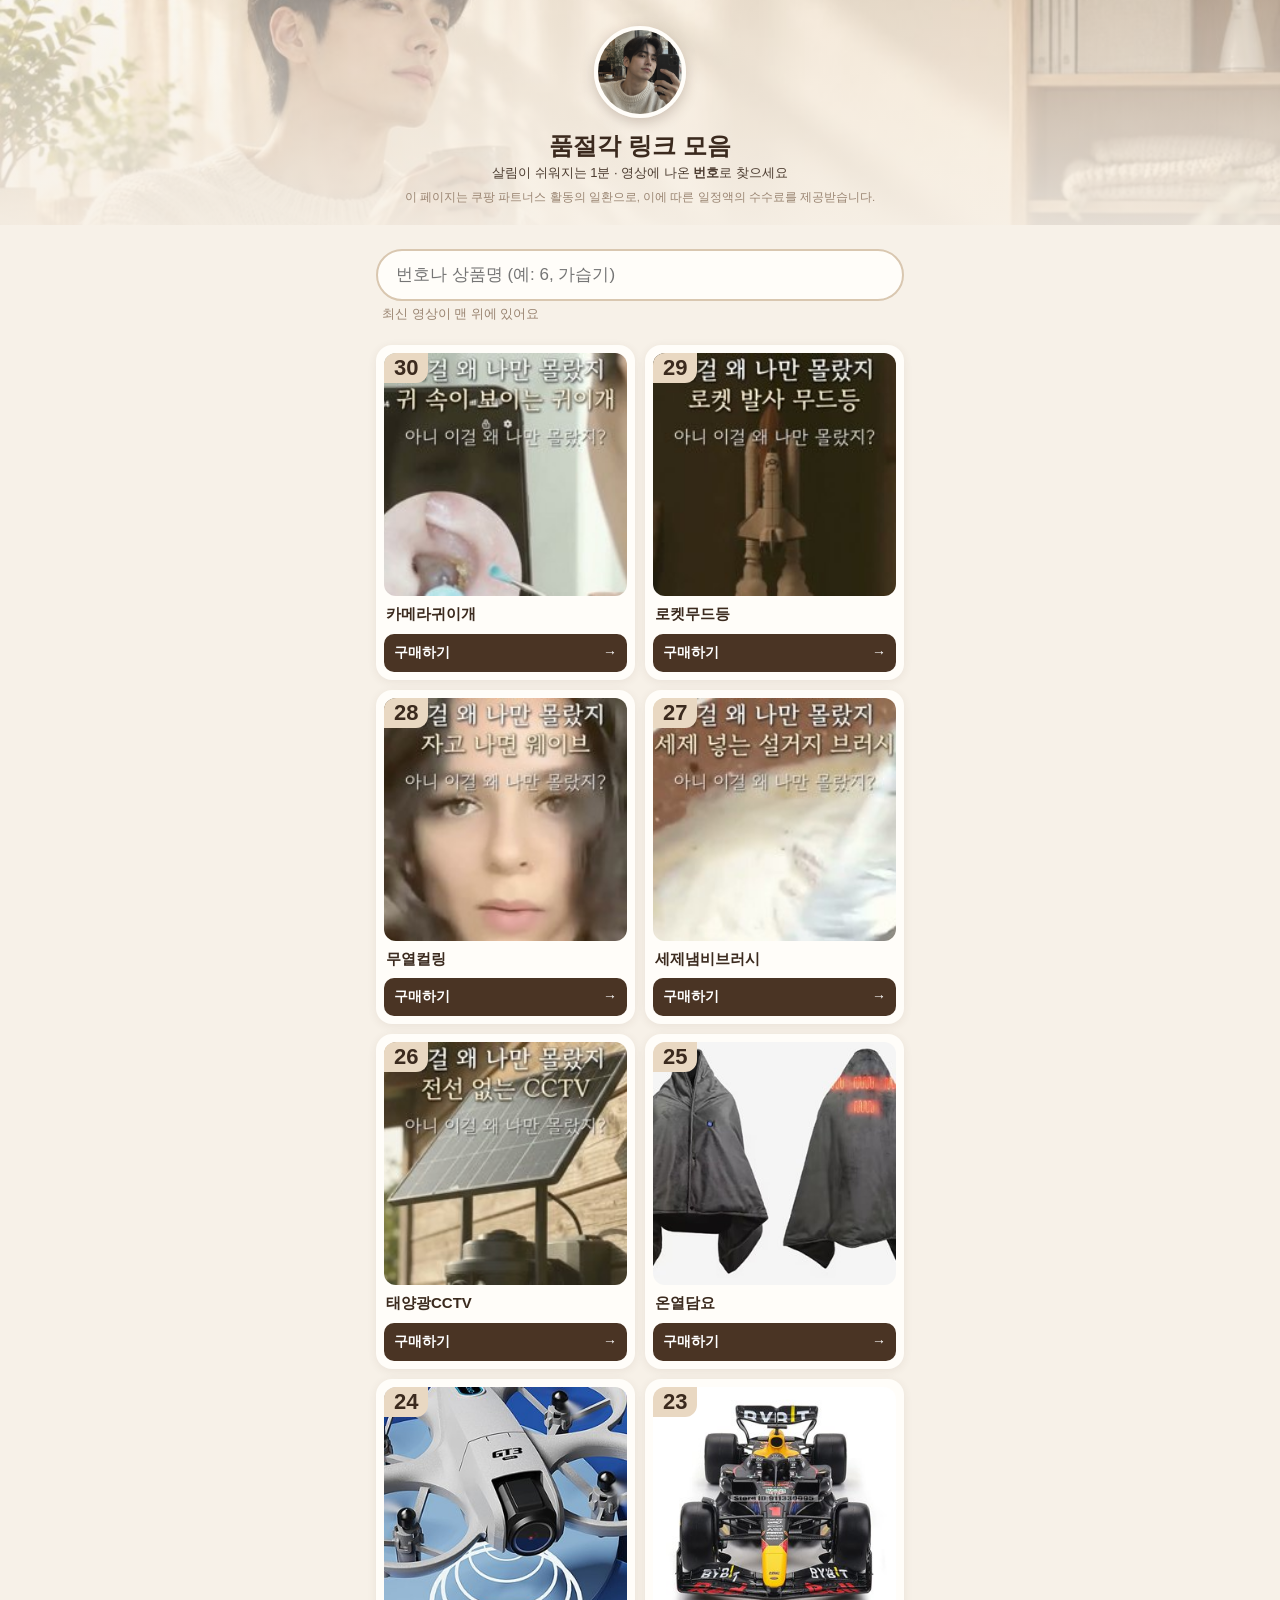
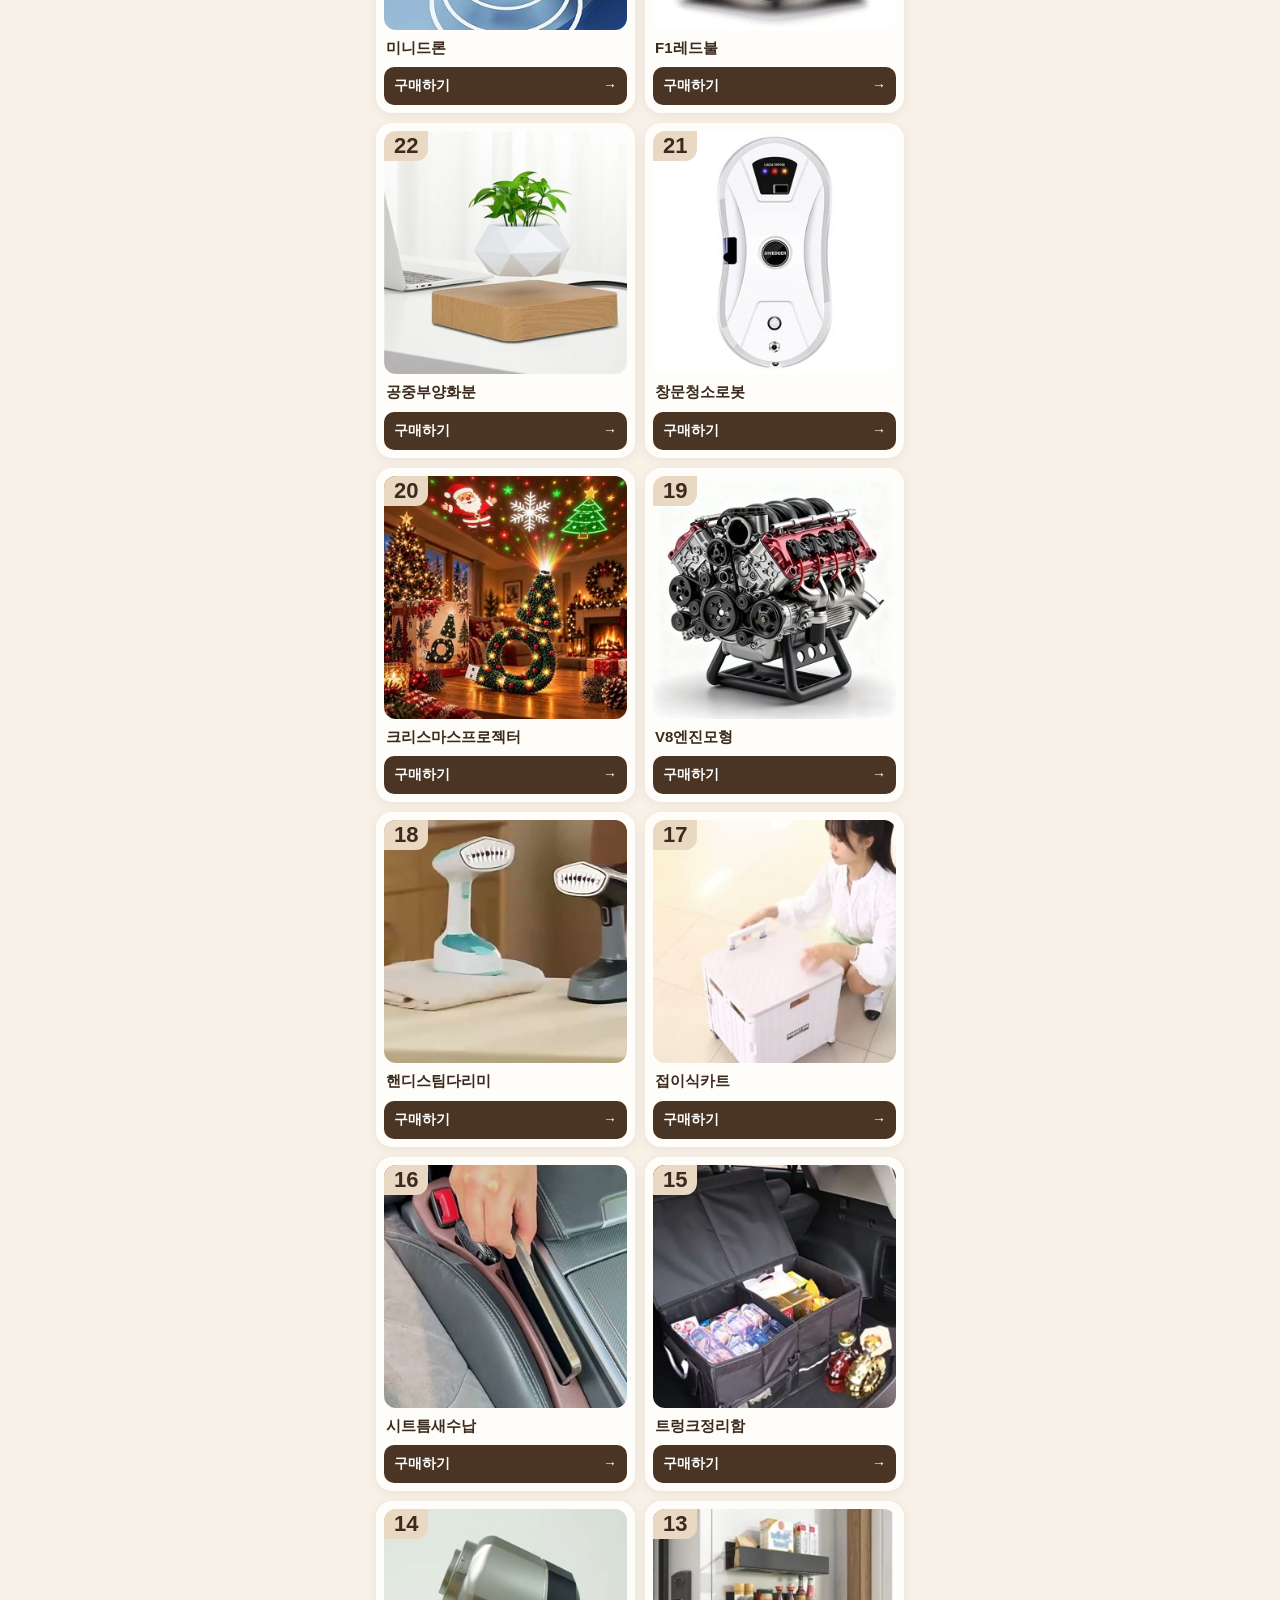
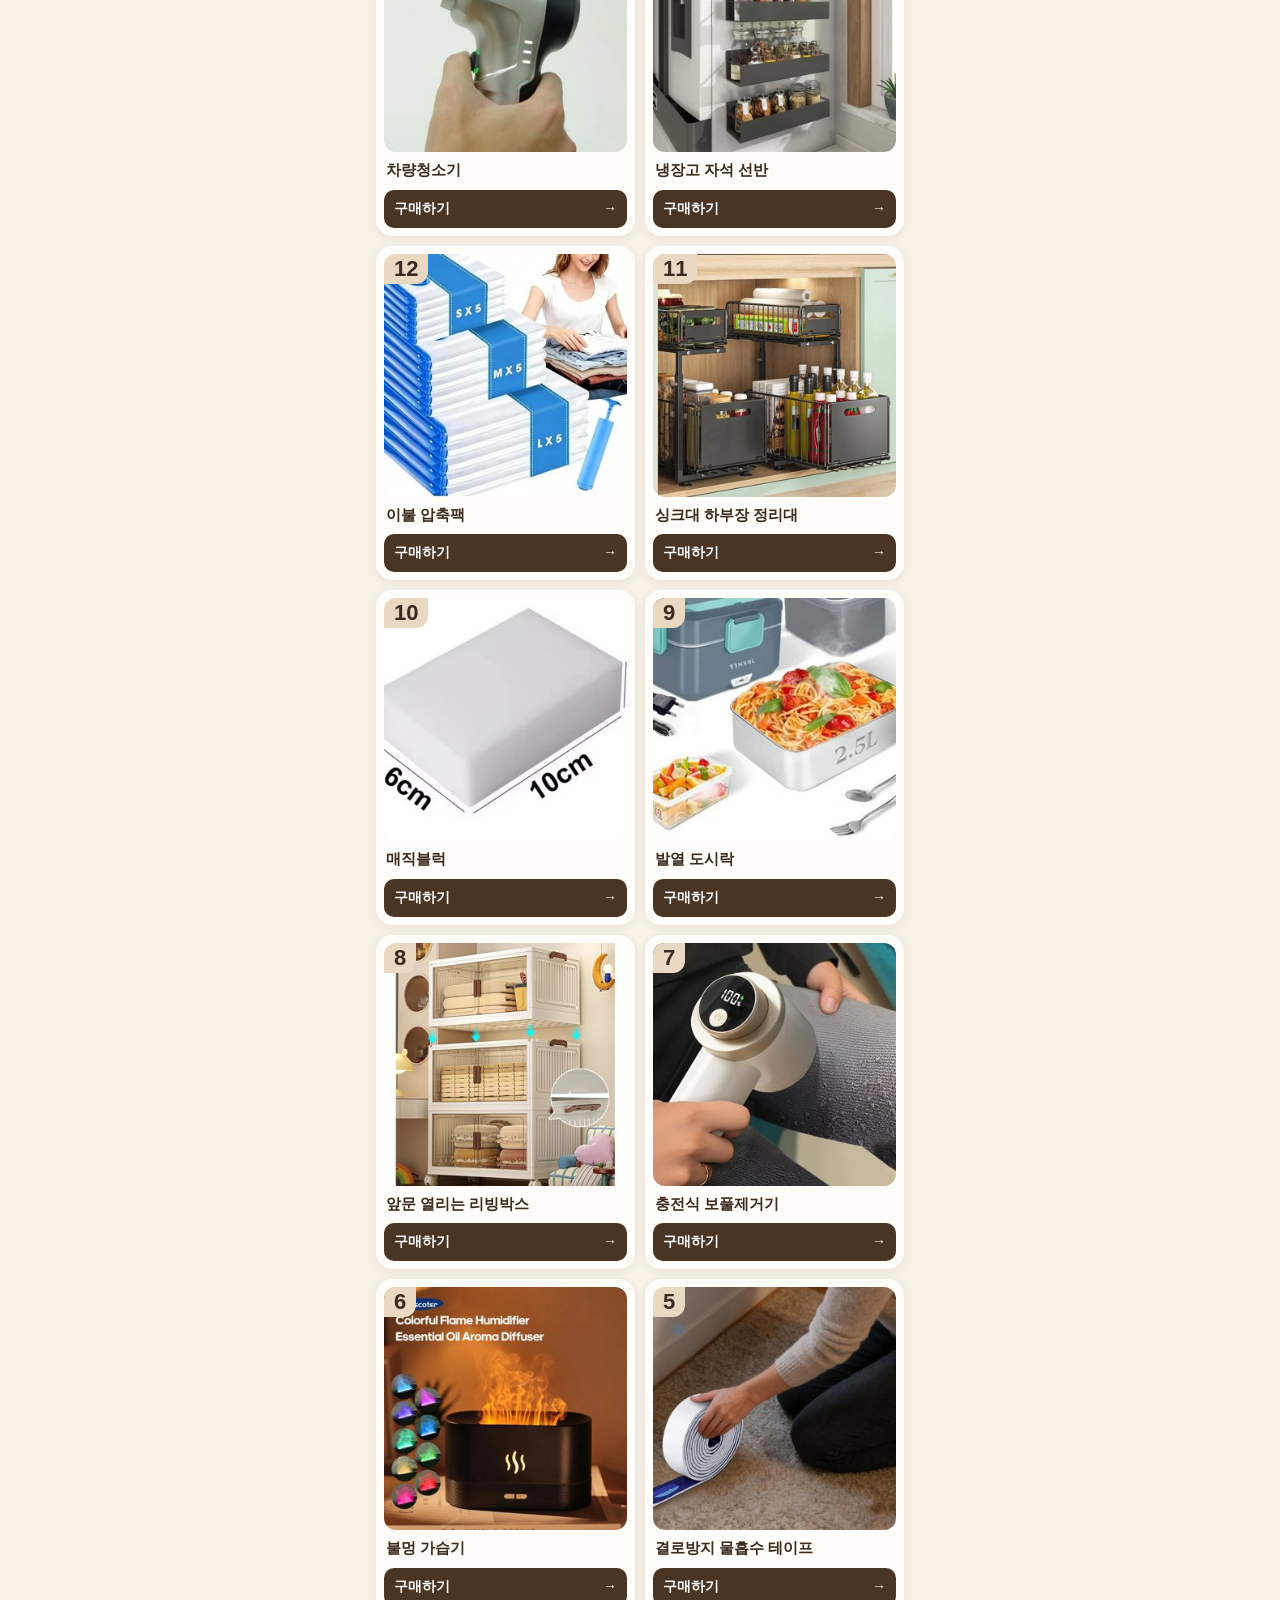
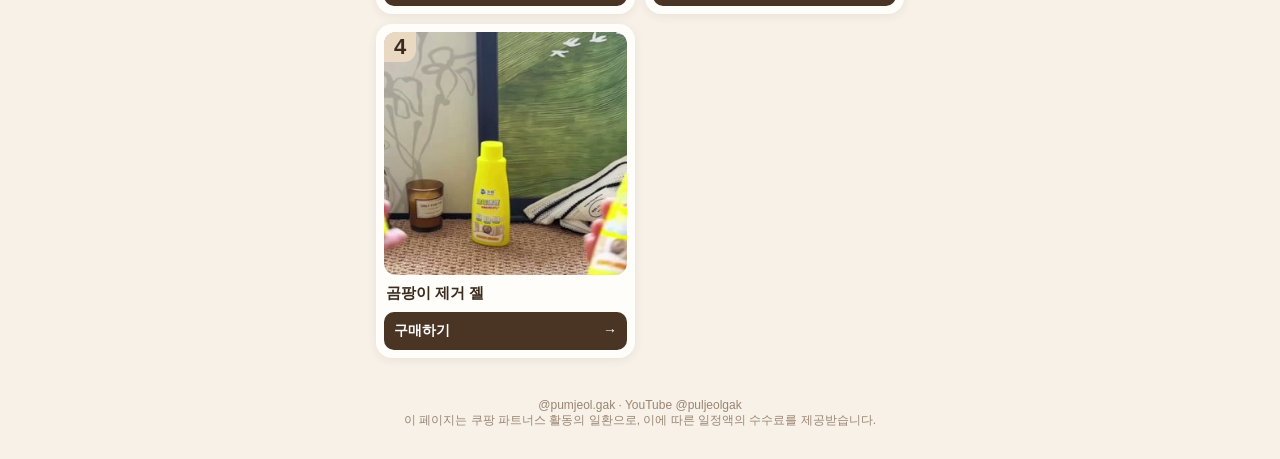
==== commit eb6e953d: "링크 모음 갱신" ====
--- a/index.html
+++ b/index.html
@@ -43,7 +43,7 @@
 <div id="list"></div></div>
 <footer>@pumjeol.gak · YouTube @puljeolgak<br>이 페이지는 쿠팡 파트너스 활동의 일환으로, 이에 따른 일정액의 수수료를 제공받습니다.</footer>
 <script>
-const DATA = [{"no": 29, "title": "로켓무드등", "items": [{"name": "로켓무드등", "link": "https://link.coupang.com/a/h1NxRKn7fM"}], "img": "img/29.jpg"}, {"no": 28, "title": "무열컬링", "items": [{"name": "무열컬링", "link": "https://link.coupang.com/a/h1NFxNUv24"}], "img": "img/28.jpg"}, {"no": 27, "title": "세제냄비브러시", "items": [{"name": "세제냄비브러시", "link": "https://link.coupang.com/a/h1MBXgwXyC"}], "img": "img/27.jpg"}, {"no": 26, "title": "태양광CCTV", "items": [{"name": "태양광CCTV", "link": "https://link.coupang.com/a/h1MS6rFhiC"}], "img": "img/26.jpg"}, {"no": 25, "title": "온열담요", "items": [{"name": "온열담요", "link": "https://link.coupang.com/a/h1vtkXbHRl"}], "img": "img/25.jpg"}, {"no": 24, "title": "미니드론", "items": [{"name": "미니드론", "link": "https://link.coupang.com/a/h0pZeHQPCu"}], "img": "img/24.jpg"}, {"no": 23, "title": "F1레드불", "items": [{"name": "F1레드불", "link": "https://link.coupang.com/a/h0ptO1LQia"}], "img": "img/23.jpg"}, {"no": 22, "title": "공중부양화분", "items": [{"name": "공중부양화분", "link": "https://link.coupang.com/a/h1vd16Y3oq"}], "img": "img/22.jpg"}, {"no": 21, "title": "창문청소로봇", "items": [{"name": "창문청소로봇", "link": "https://link.coupang.com/a/h0mq3kIafA"}], "img": "img/21.jpg"}, {"no": 20, "title": "크리스마스프로젝터", "items": [{"name": "크리스마스프로젝터", "link": "https://link.coupang.com/a/h0kqVCvcB2"}], "img": "img/20.jpg"}, {"no": 19, "title": "V8엔진모형", "items": [{"name": "V8엔진모형", "link": "https://link.coupang.com/a/h0loHapxzU"}], "img": "img/19.jpg"}, {"no": 18, "title": "핸디스팀다리미", "items": [{"name": "핸디스팀다리미", "link": "https://link.coupang.com/a/hYjfa6N35U"}], "img": "img/18.jpg"}, {"no": 17, "title": "접이식카트", "items": [{"name": "접이식카트", "link": "https://link.coupang.com/a/hYjilI9ecC"}], "img": "img/17.jpg"}, {"no": 16, "title": "시트틈새수납", "items": [{"name": "시트틈새수납", "link": "https://link.coupang.com/a/hXqWiFGcmG"}], "img": "img/16.jpg"}, {"no": 15, "title": "트렁크정리함", "items": [{"name": "트렁크정리함", "link": "https://link.coupang.com/a/hXrxF2Juai"}], "img": "img/15.jpg"}, {"no": 14, "title": "차량청소기", "items": [{"name": "차량청소기", "link": "https://link.coupang.com/a/hYiKDdzfLU"}], "img": "img/14.jpg"}, {"no": 13, "title": "냉장고 자석 선반", "items": [{"name": "냉장고 자석 선반", "link": "https://link.coupang.com/a/hYjkbRA6U0"}], "img": "img/13.jpg"}, {"no": 12, "title": "이불 압축팩", "items": [{"name": "이불 압축팩", "link": "https://link.coupang.com/a/hXrkM78BZQ"}], "img": "img/12.jpg"}, {"no": 11, "title": "싱크대 하부장 정리대", "items": [{"name": "싱크대 하부장 정리대", "link": "https://link.coupang.com/a/hXrfYdOyUm"}], "img": "img/11.jpg"}, {"no": 10, "title": "매직블럭", "items": [{"name": "매직블럭", "link": "https://link.coupang.com/a/hW6BDC5JU4"}], "img": "img/10.jpg"}, {"no": 9, "title": "발열 도시락", "items": [{"name": "발열 도시락", "link": "https://link.coupang.com/a/hW6Wu32HzU"}], "img": "img/9.jpg"}, {"no": 8, "title": "앞문 열리는 리빙박스", "items": [{"name": "앞문 열리는 리빙박스", "link": "https://link.coupang.com/a/hW7gyPmIbl"}], "img": "img/8.jpg"}, {"no": 7, "title": "충전식 보풀제거기", "items": [{"name": "충전식 보풀제거기", "link": "https://link.coupang.com/a/hWWn2iVYBM"}], "img": "img/7.jpg"}, {"no": 6, "title": "불멍 가습기", "items": [{"name": "불멍 가습기", "link": "https://link.coupang.com/a/hWV6neHm6S"}], "img": "img/6.jpg"}, {"no": 5, "title": "결로방지 물흡수 테이프", "items": [{"name": "결로방지 물흡수 테이프", "link": "https://link.coupang.com/a/hWWpVSMyaW"}], "img": "img/5.jpg"}, {"no": 4, "title": "곰팡이 제거 젤", "items": [{"name": "곰팡이 제거 젤", "link": "https://link.coupang.com/a/hW8r3HKTPo"}], "img": "img/4.jpg"}];
+const DATA = [{"no": 30, "title": "카메라귀이개", "items": [{"name": "카메라귀이개", "link": "https://link.coupang.com/a/h1MtXUOE20"}], "img": "img/30.jpg"}, {"no": 29, "title": "로켓무드등", "items": [{"name": "로켓무드등", "link": "https://link.coupang.com/a/h1NxRKn7fM"}], "img": "img/29.jpg"}, {"no": 28, "title": "무열컬링", "items": [{"name": "무열컬링", "link": "https://link.coupang.com/a/h1NFxNUv24"}], "img": "img/28.jpg"}, {"no": 27, "title": "세제냄비브러시", "items": [{"name": "세제냄비브러시", "link": "https://link.coupang.com/a/h1MBXgwXyC"}], "img": "img/27.jpg"}, {"no": 26, "title": "태양광CCTV", "items": [{"name": "태양광CCTV", "link": "https://link.coupang.com/a/h1MS6rFhiC"}], "img": "img/26.jpg"}, {"no": 25, "title": "온열담요", "items": [{"name": "온열담요", "link": "https://link.coupang.com/a/h1vtkXbHRl"}], "img": "img/25.jpg"}, {"no": 24, "title": "미니드론", "items": [{"name": "미니드론", "link": "https://link.coupang.com/a/h0pZeHQPCu"}], "img": "img/24.jpg"}, {"no": 23, "title": "F1레드불", "items": [{"name": "F1레드불", "link": "https://link.coupang.com/a/h0ptO1LQia"}], "img": "img/23.jpg"}, {"no": 22, "title": "공중부양화분", "items": [{"name": "공중부양화분", "link": "https://link.coupang.com/a/h1vd16Y3oq"}], "img": "img/22.jpg"}, {"no": 21, "title": "창문청소로봇", "items": [{"name": "창문청소로봇", "link": "https://link.coupang.com/a/h0mq3kIafA"}], "img": "img/21.jpg"}, {"no": 20, "title": "크리스마스프로젝터", "items": [{"name": "크리스마스프로젝터", "link": "https://link.coupang.com/a/h0kqVCvcB2"}], "img": "img/20.jpg"}, {"no": 19, "title": "V8엔진모형", "items": [{"name": "V8엔진모형", "link": "https://link.coupang.com/a/h0loHapxzU"}], "img": "img/19.jpg"}, {"no": 18, "title": "핸디스팀다리미", "items": [{"name": "핸디스팀다리미", "link": "https://link.coupang.com/a/hYjfa6N35U"}], "img": "img/18.jpg"}, {"no": 17, "title": "접이식카트", "items": [{"name": "접이식카트", "link": "https://link.coupang.com/a/hYjilI9ecC"}], "img": "img/17.jpg"}, {"no": 16, "title": "시트틈새수납", "items": [{"name": "시트틈새수납", "link": "https://link.coupang.com/a/hXqWiFGcmG"}], "img": "img/16.jpg"}, {"no": 15, "title": "트렁크정리함", "items": [{"name": "트렁크정리함", "link": "https://link.coupang.com/a/hXrxF2Juai"}], "img": "img/15.jpg"}, {"no": 14, "title": "차량청소기", "items": [{"name": "차량청소기", "link": "https://link.coupang.com/a/hYiKDdzfLU"}], "img": "img/14.jpg"}, {"no": 13, "title": "냉장고 자석 선반", "items": [{"name": "냉장고 자석 선반", "link": "https://link.coupang.com/a/hYjkbRA6U0"}], "img": "img/13.jpg"}, {"no": 12, "title": "이불 압축팩", "items": [{"name": "이불 압축팩", "link": "https://link.coupang.com/a/hXrkM78BZQ"}], "img": "img/12.jpg"}, {"no": 11, "title": "싱크대 하부장 정리대", "items": [{"name": "싱크대 하부장 정리대", "link": "https://link.coupang.com/a/hXrfYdOyUm"}], "img": "img/11.jpg"}, {"no": 10, "title": "매직블럭", "items": [{"name": "매직블럭", "link": "https://link.coupang.com/a/hW6BDC5JU4"}], "img": "img/10.jpg"}, {"no": 9, "title": "발열 도시락", "items": [{"name": "발열 도시락", "link": "https://link.coupang.com/a/hW6Wu32HzU"}], "img": "img/9.jpg"}, {"no": 8, "title": "앞문 열리는 리빙박스", "items": [{"name": "앞문 열리는 리빙박스", "link": "https://link.coupang.com/a/hW7gyPmIbl"}], "img": "img/8.jpg"}, {"no": 7, "title": "충전식 보풀제거기", "items": [{"name": "충전식 보풀제거기", "link": "https://link.coupang.com/a/hWWn2iVYBM"}], "img": "img/7.jpg"}, {"no": 6, "title": "불멍 가습기", "items": [{"name": "불멍 가습기", "link": "https://link.coupang.com/a/hWV6neHm6S"}], "img": "img/6.jpg"}, {"no": 5, "title": "결로방지 물흡수 테이프", "items": [{"name": "결로방지 물흡수 테이프", "link": "https://link.coupang.com/a/hWWpVSMyaW"}], "img": "img/5.jpg"}, {"no": 4, "title": "곰팡이 제거 젤", "items": [{"name": "곰팡이 제거 젤", "link": "https://link.coupang.com/a/hW8r3HKTPo"}], "img": "img/4.jpg"}];
 const list = document.getElementById("list"), q = document.getElementById("q");
 function render() {
   const s = q.value.trim().replace(/번$/, "");
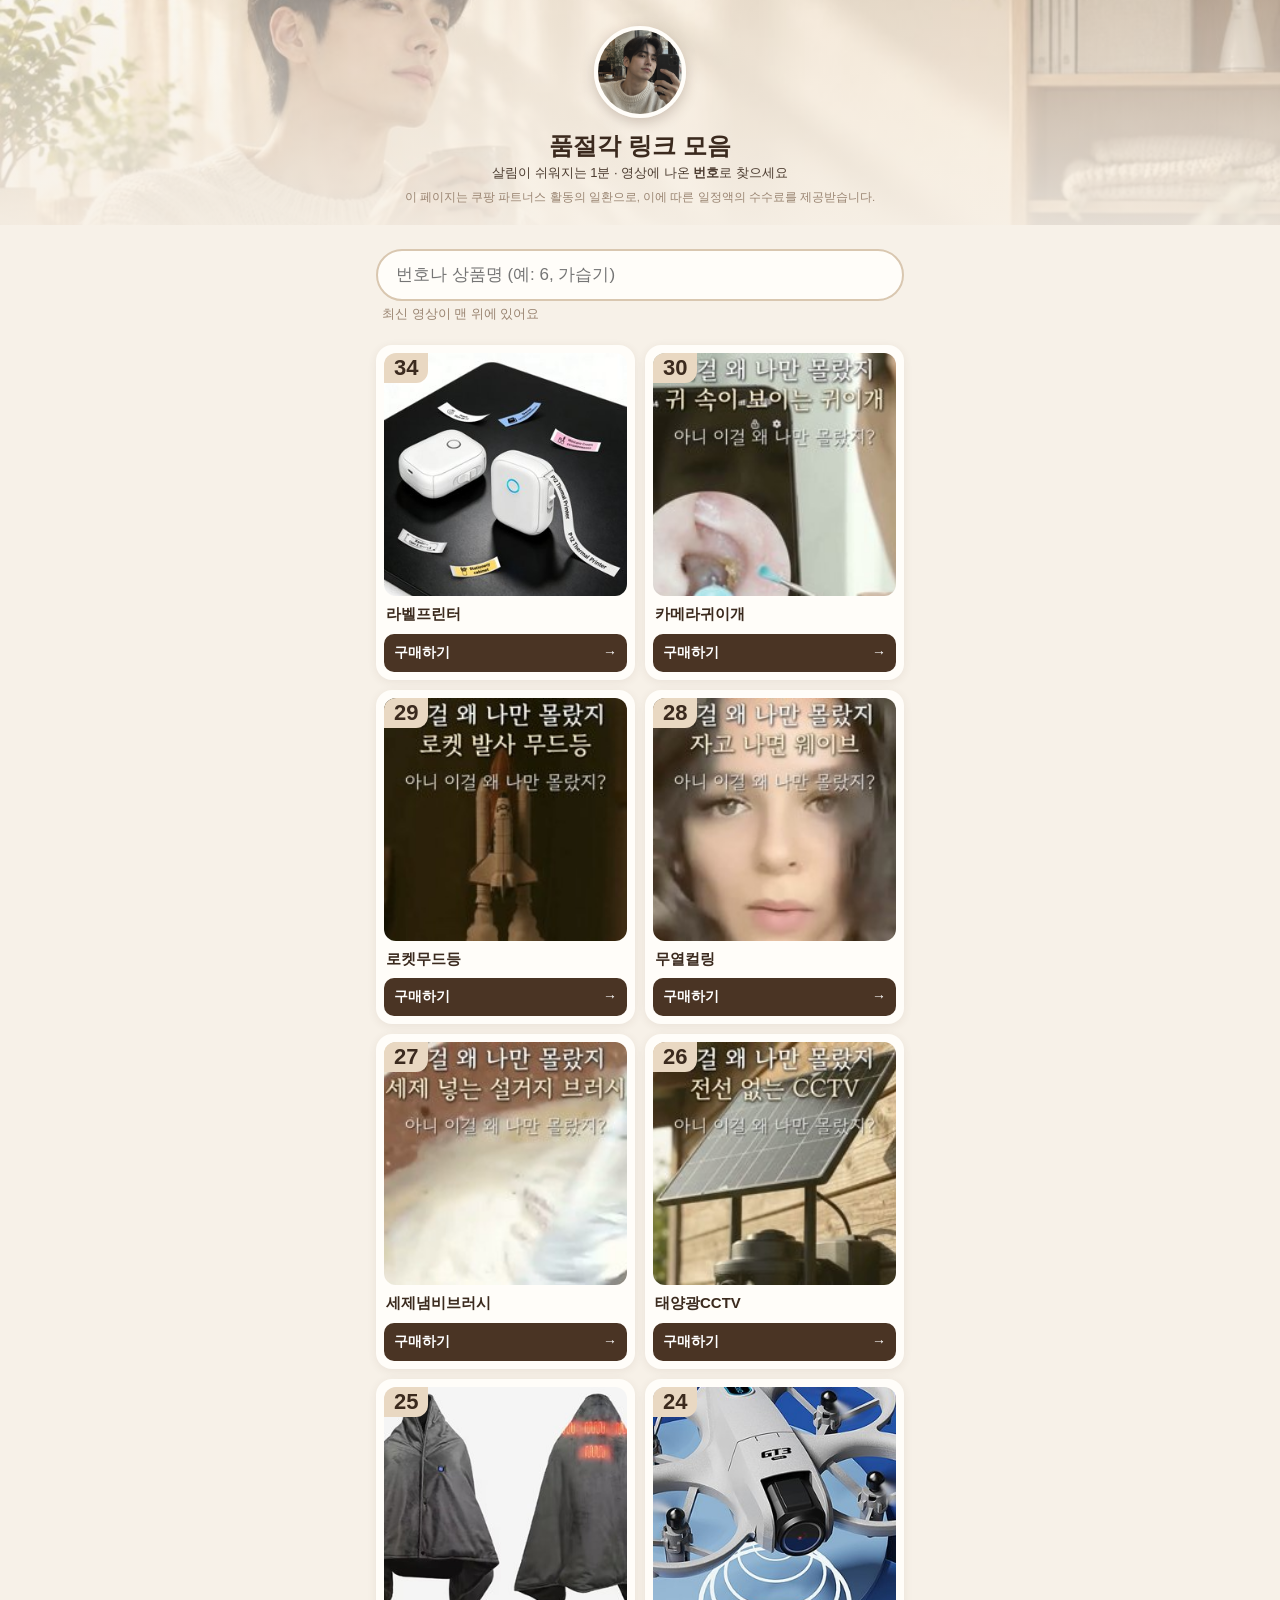
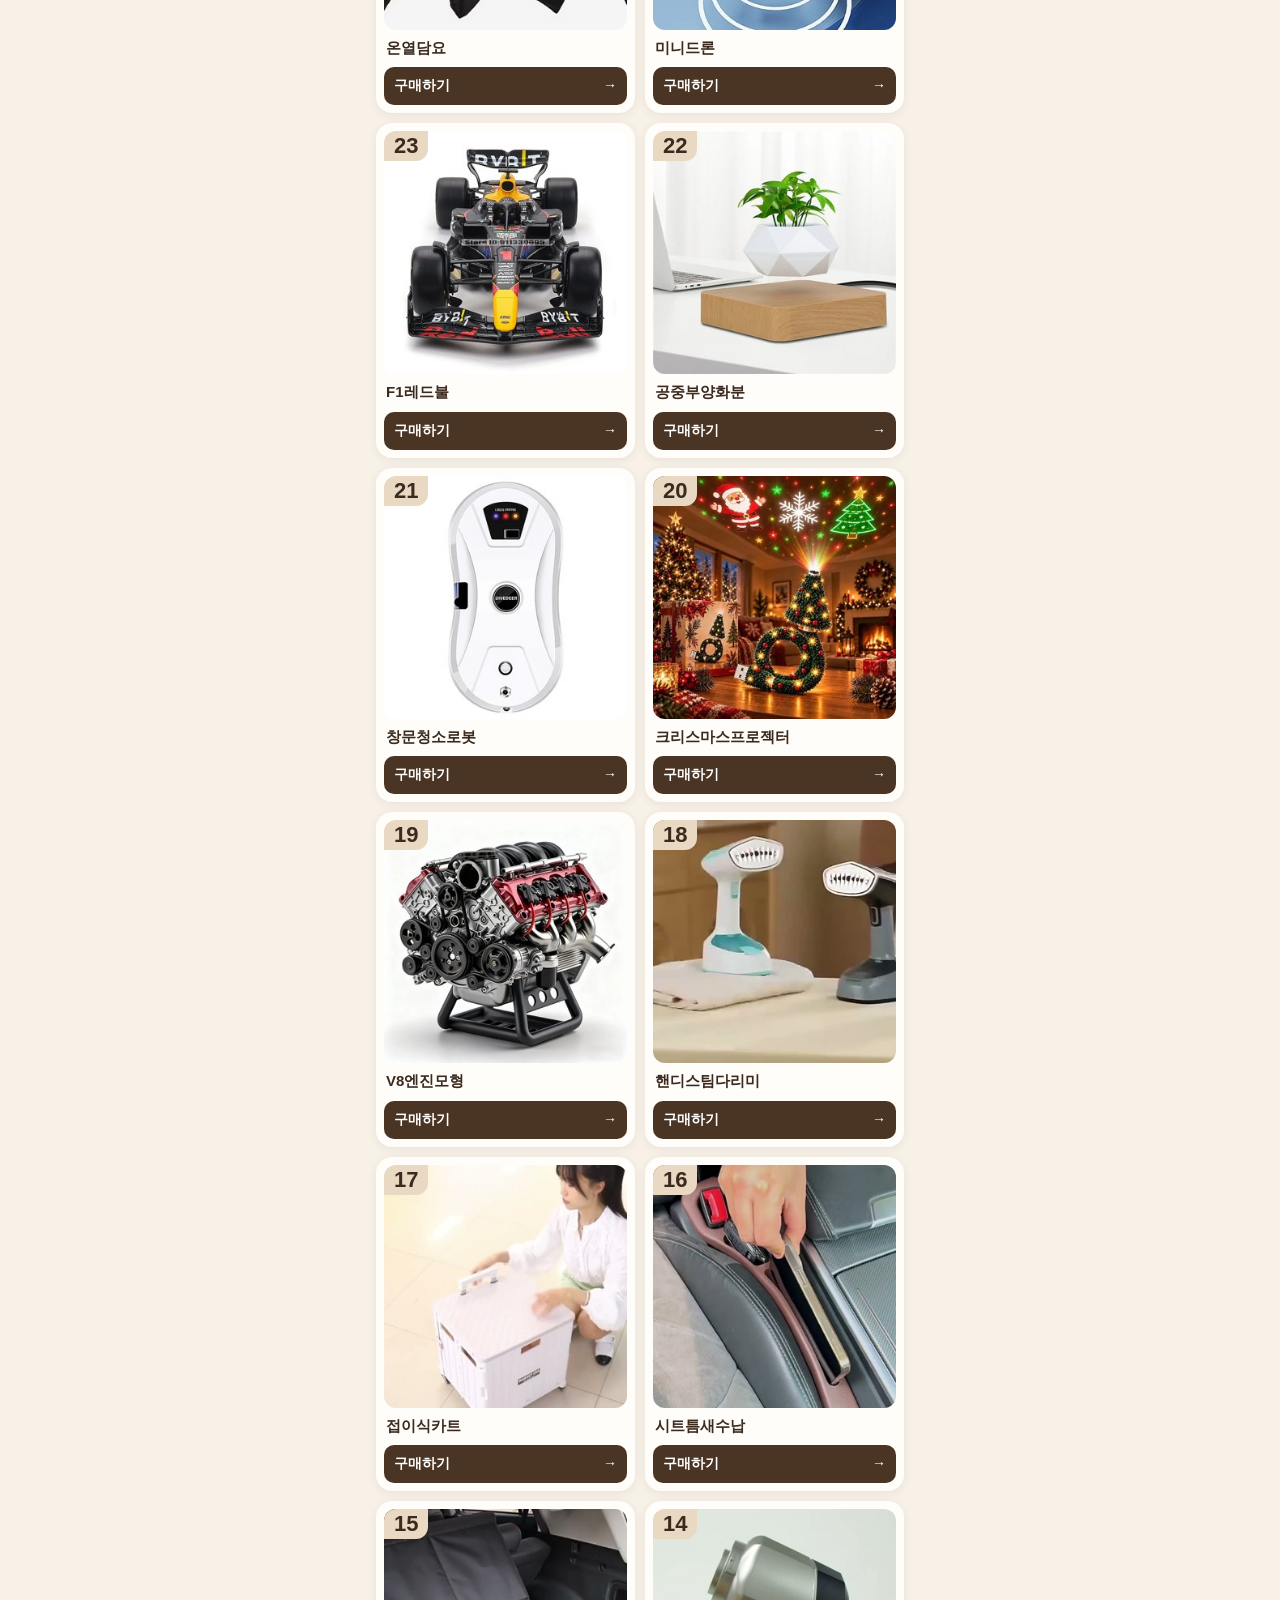
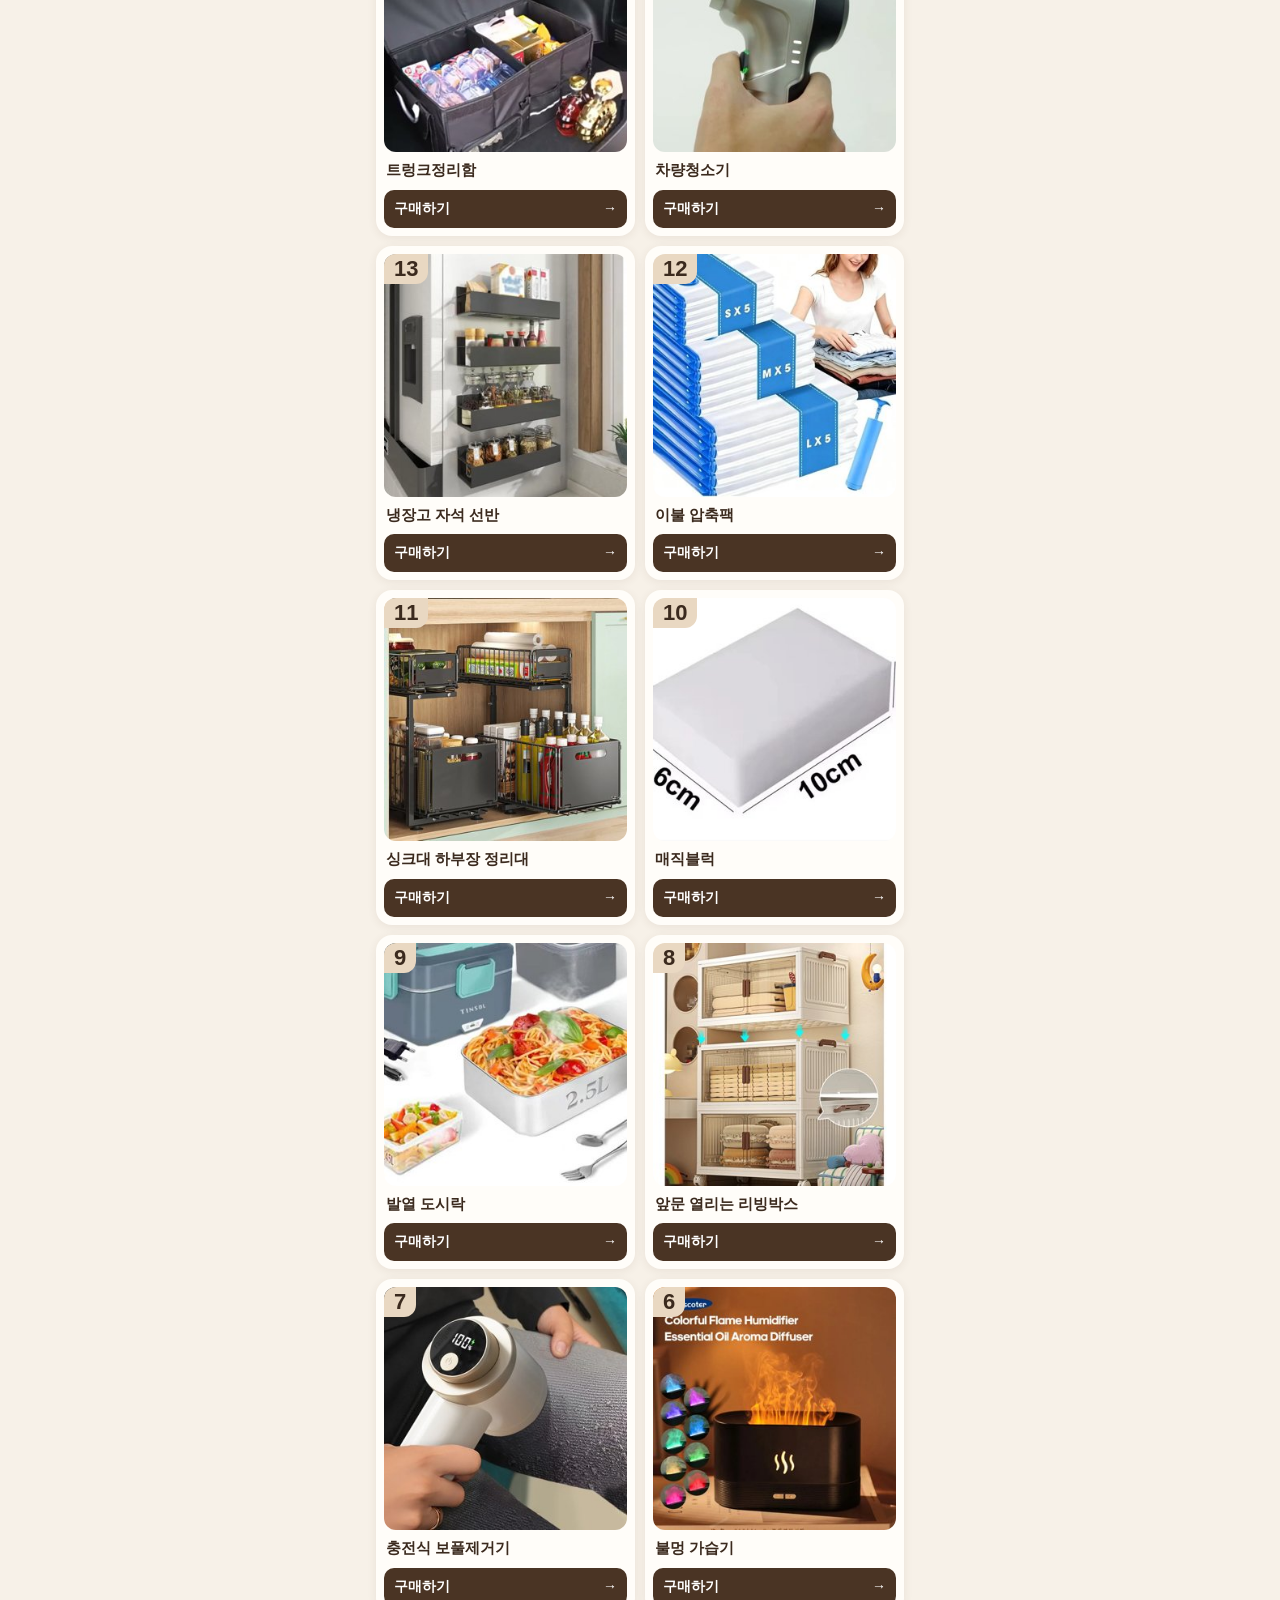
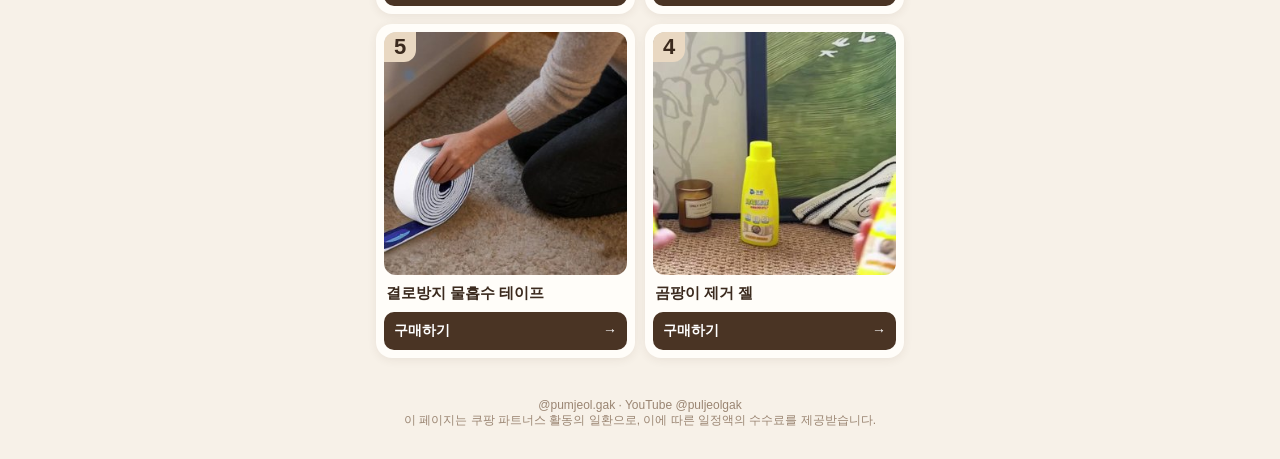
==== commit 22beb4cd: "링크 모음 갱신" ====
--- a/index.html
+++ b/index.html
@@ -43,7 +43,7 @@
 <div id="list"></div></div>
 <footer>@pumjeol.gak · YouTube @puljeolgak<br>이 페이지는 쿠팡 파트너스 활동의 일환으로, 이에 따른 일정액의 수수료를 제공받습니다.</footer>
 <script>
-const DATA = [{"no": 30, "title": "카메라귀이개", "items": [{"name": "카메라귀이개", "link": "https://link.coupang.com/a/h1MtXUOE20"}], "img": "img/30.jpg"}, {"no": 29, "title": "로켓무드등", "items": [{"name": "로켓무드등", "link": "https://link.coupang.com/a/h1NxRKn7fM"}], "img": "img/29.jpg"}, {"no": 28, "title": "무열컬링", "items": [{"name": "무열컬링", "link": "https://link.coupang.com/a/h1NFxNUv24"}], "img": "img/28.jpg"}, {"no": 27, "title": "세제냄비브러시", "items": [{"name": "세제냄비브러시", "link": "https://link.coupang.com/a/h1MBXgwXyC"}], "img": "img/27.jpg"}, {"no": 26, "title": "태양광CCTV", "items": [{"name": "태양광CCTV", "link": "https://link.coupang.com/a/h1MS6rFhiC"}], "img": "img/26.jpg"}, {"no": 25, "title": "온열담요", "items": [{"name": "온열담요", "link": "https://link.coupang.com/a/h1vtkXbHRl"}], "img": "img/25.jpg"}, {"no": 24, "title": "미니드론", "items": [{"name": "미니드론", "link": "https://link.coupang.com/a/h0pZeHQPCu"}], "img": "img/24.jpg"}, {"no": 23, "title": "F1레드불", "items": [{"name": "F1레드불", "link": "https://link.coupang.com/a/h0ptO1LQia"}], "img": "img/23.jpg"}, {"no": 22, "title": "공중부양화분", "items": [{"name": "공중부양화분", "link": "https://link.coupang.com/a/h1vd16Y3oq"}], "img": "img/22.jpg"}, {"no": 21, "title": "창문청소로봇", "items": [{"name": "창문청소로봇", "link": "https://link.coupang.com/a/h0mq3kIafA"}], "img": "img/21.jpg"}, {"no": 20, "title": "크리스마스프로젝터", "items": [{"name": "크리스마스프로젝터", "link": "https://link.coupang.com/a/h0kqVCvcB2"}], "img": "img/20.jpg"}, {"no": 19, "title": "V8엔진모형", "items": [{"name": "V8엔진모형", "link": "https://link.coupang.com/a/h0loHapxzU"}], "img": "img/19.jpg"}, {"no": 18, "title": "핸디스팀다리미", "items": [{"name": "핸디스팀다리미", "link": "https://link.coupang.com/a/hYjfa6N35U"}], "img": "img/18.jpg"}, {"no": 17, "title": "접이식카트", "items": [{"name": "접이식카트", "link": "https://link.coupang.com/a/hYjilI9ecC"}], "img": "img/17.jpg"}, {"no": 16, "title": "시트틈새수납", "items": [{"name": "시트틈새수납", "link": "https://link.coupang.com/a/hXqWiFGcmG"}], "img": "img/16.jpg"}, {"no": 15, "title": "트렁크정리함", "items": [{"name": "트렁크정리함", "link": "https://link.coupang.com/a/hXrxF2Juai"}], "img": "img/15.jpg"}, {"no": 14, "title": "차량청소기", "items": [{"name": "차량청소기", "link": "https://link.coupang.com/a/hYiKDdzfLU"}], "img": "img/14.jpg"}, {"no": 13, "title": "냉장고 자석 선반", "items": [{"name": "냉장고 자석 선반", "link": "https://link.coupang.com/a/hYjkbRA6U0"}], "img": "img/13.jpg"}, {"no": 12, "title": "이불 압축팩", "items": [{"name": "이불 압축팩", "link": "https://link.coupang.com/a/hXrkM78BZQ"}], "img": "img/12.jpg"}, {"no": 11, "title": "싱크대 하부장 정리대", "items": [{"name": "싱크대 하부장 정리대", "link": "https://link.coupang.com/a/hXrfYdOyUm"}], "img": "img/11.jpg"}, {"no": 10, "title": "매직블럭", "items": [{"name": "매직블럭", "link": "https://link.coupang.com/a/hW6BDC5JU4"}], "img": "img/10.jpg"}, {"no": 9, "title": "발열 도시락", "items": [{"name": "발열 도시락", "link": "https://link.coupang.com/a/hW6Wu32HzU"}], "img": "img/9.jpg"}, {"no": 8, "title": "앞문 열리는 리빙박스", "items": [{"name": "앞문 열리는 리빙박스", "link": "https://link.coupang.com/a/hW7gyPmIbl"}], "img": "img/8.jpg"}, {"no": 7, "title": "충전식 보풀제거기", "items": [{"name": "충전식 보풀제거기", "link": "https://link.coupang.com/a/hWWn2iVYBM"}], "img": "img/7.jpg"}, {"no": 6, "title": "불멍 가습기", "items": [{"name": "불멍 가습기", "link": "https://link.coupang.com/a/hWV6neHm6S"}], "img": "img/6.jpg"}, {"no": 5, "title": "결로방지 물흡수 테이프", "items": [{"name": "결로방지 물흡수 테이프", "link": "https://link.coupang.com/a/hWWpVSMyaW"}], "img": "img/5.jpg"}, {"no": 4, "title": "곰팡이 제거 젤", "items": [{"name": "곰팡이 제거 젤", "link": "https://link.coupang.com/a/hW8r3HKTPo"}], "img": "img/4.jpg"}];
+const DATA = [{"no": 34, "title": "라벨프린터", "items": [{"name": "라벨프린터", "link": "https://link.coupang.com/a/h3ww78rFaS"}], "img": "img/34.jpg"}, {"no": 30, "title": "카메라귀이개", "items": [{"name": "카메라귀이개", "link": "https://link.coupang.com/a/h1MtXUOE20"}], "img": "img/30.jpg"}, {"no": 29, "title": "로켓무드등", "items": [{"name": "로켓무드등", "link": "https://link.coupang.com/a/h1NxRKn7fM"}], "img": "img/29.jpg"}, {"no": 28, "title": "무열컬링", "items": [{"name": "무열컬링", "link": "https://link.coupang.com/a/h1NFxNUv24"}], "img": "img/28.jpg"}, {"no": 27, "title": "세제냄비브러시", "items": [{"name": "세제냄비브러시", "link": "https://link.coupang.com/a/h1MBXgwXyC"}], "img": "img/27.jpg"}, {"no": 26, "title": "태양광CCTV", "items": [{"name": "태양광CCTV", "link": "https://link.coupang.com/a/h1MS6rFhiC"}], "img": "img/26.jpg"}, {"no": 25, "title": "온열담요", "items": [{"name": "온열담요", "link": "https://link.coupang.com/a/h1vtkXbHRl"}], "img": "img/25.jpg"}, {"no": 24, "title": "미니드론", "items": [{"name": "미니드론", "link": "https://link.coupang.com/a/h0pZeHQPCu"}], "img": "img/24.jpg"}, {"no": 23, "title": "F1레드불", "items": [{"name": "F1레드불", "link": "https://link.coupang.com/a/h0ptO1LQia"}], "img": "img/23.jpg"}, {"no": 22, "title": "공중부양화분", "items": [{"name": "공중부양화분", "link": "https://link.coupang.com/a/h1vd16Y3oq"}], "img": "img/22.jpg"}, {"no": 21, "title": "창문청소로봇", "items": [{"name": "창문청소로봇", "link": "https://link.coupang.com/a/h0mq3kIafA"}], "img": "img/21.jpg"}, {"no": 20, "title": "크리스마스프로젝터", "items": [{"name": "크리스마스프로젝터", "link": "https://link.coupang.com/a/h0kqVCvcB2"}], "img": "img/20.jpg"}, {"no": 19, "title": "V8엔진모형", "items": [{"name": "V8엔진모형", "link": "https://link.coupang.com/a/h0loHapxzU"}], "img": "img/19.jpg"}, {"no": 18, "title": "핸디스팀다리미", "items": [{"name": "핸디스팀다리미", "link": "https://link.coupang.com/a/hYjfa6N35U"}], "img": "img/18.jpg"}, {"no": 17, "title": "접이식카트", "items": [{"name": "접이식카트", "link": "https://link.coupang.com/a/hYjilI9ecC"}], "img": "img/17.jpg"}, {"no": 16, "title": "시트틈새수납", "items": [{"name": "시트틈새수납", "link": "https://link.coupang.com/a/hXqWiFGcmG"}], "img": "img/16.jpg"}, {"no": 15, "title": "트렁크정리함", "items": [{"name": "트렁크정리함", "link": "https://link.coupang.com/a/hXrxF2Juai"}], "img": "img/15.jpg"}, {"no": 14, "title": "차량청소기", "items": [{"name": "차량청소기", "link": "https://link.coupang.com/a/hYiKDdzfLU"}], "img": "img/14.jpg"}, {"no": 13, "title": "냉장고 자석 선반", "items": [{"name": "냉장고 자석 선반", "link": "https://link.coupang.com/a/hYjkbRA6U0"}], "img": "img/13.jpg"}, {"no": 12, "title": "이불 압축팩", "items": [{"name": "이불 압축팩", "link": "https://link.coupang.com/a/hXrkM78BZQ"}], "img": "img/12.jpg"}, {"no": 11, "title": "싱크대 하부장 정리대", "items": [{"name": "싱크대 하부장 정리대", "link": "https://link.coupang.com/a/hXrfYdOyUm"}], "img": "img/11.jpg"}, {"no": 10, "title": "매직블럭", "items": [{"name": "매직블럭", "link": "https://link.coupang.com/a/hW6BDC5JU4"}], "img": "img/10.jpg"}, {"no": 9, "title": "발열 도시락", "items": [{"name": "발열 도시락", "link": "https://link.coupang.com/a/hW6Wu32HzU"}], "img": "img/9.jpg"}, {"no": 8, "title": "앞문 열리는 리빙박스", "items": [{"name": "앞문 열리는 리빙박스", "link": "https://link.coupang.com/a/hW7gyPmIbl"}], "img": "img/8.jpg"}, {"no": 7, "title": "충전식 보풀제거기", "items": [{"name": "충전식 보풀제거기", "link": "https://link.coupang.com/a/hWWn2iVYBM"}], "img": "img/7.jpg"}, {"no": 6, "title": "불멍 가습기", "items": [{"name": "불멍 가습기", "link": "https://link.coupang.com/a/hWV6neHm6S"}], "img": "img/6.jpg"}, {"no": 5, "title": "결로방지 물흡수 테이프", "items": [{"name": "결로방지 물흡수 테이프", "link": "https://link.coupang.com/a/hWWpVSMyaW"}], "img": "img/5.jpg"}, {"no": 4, "title": "곰팡이 제거 젤", "items": [{"name": "곰팡이 제거 젤", "link": "https://link.coupang.com/a/hW8r3HKTPo"}], "img": "img/4.jpg"}];
 const list = document.getElementById("list"), q = document.getElementById("q");
 function render() {
   const s = q.value.trim().replace(/번$/, "");
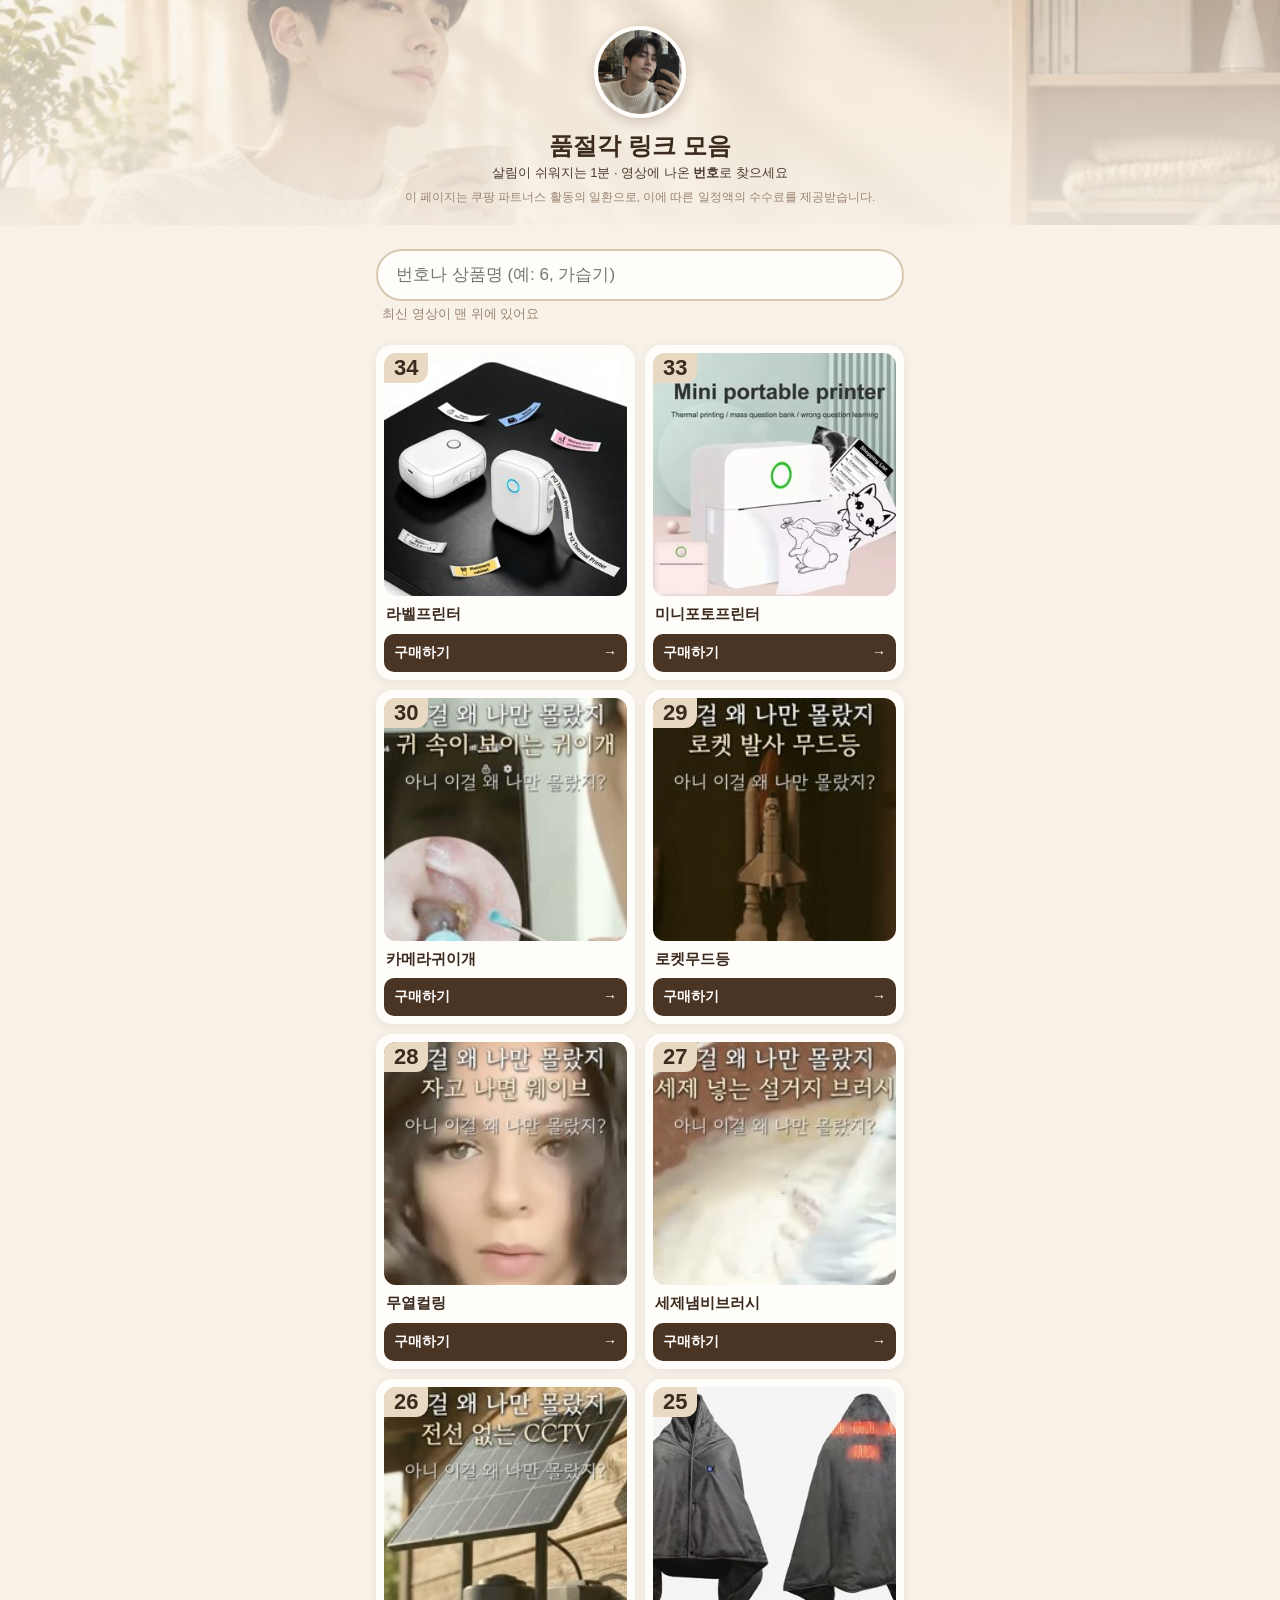
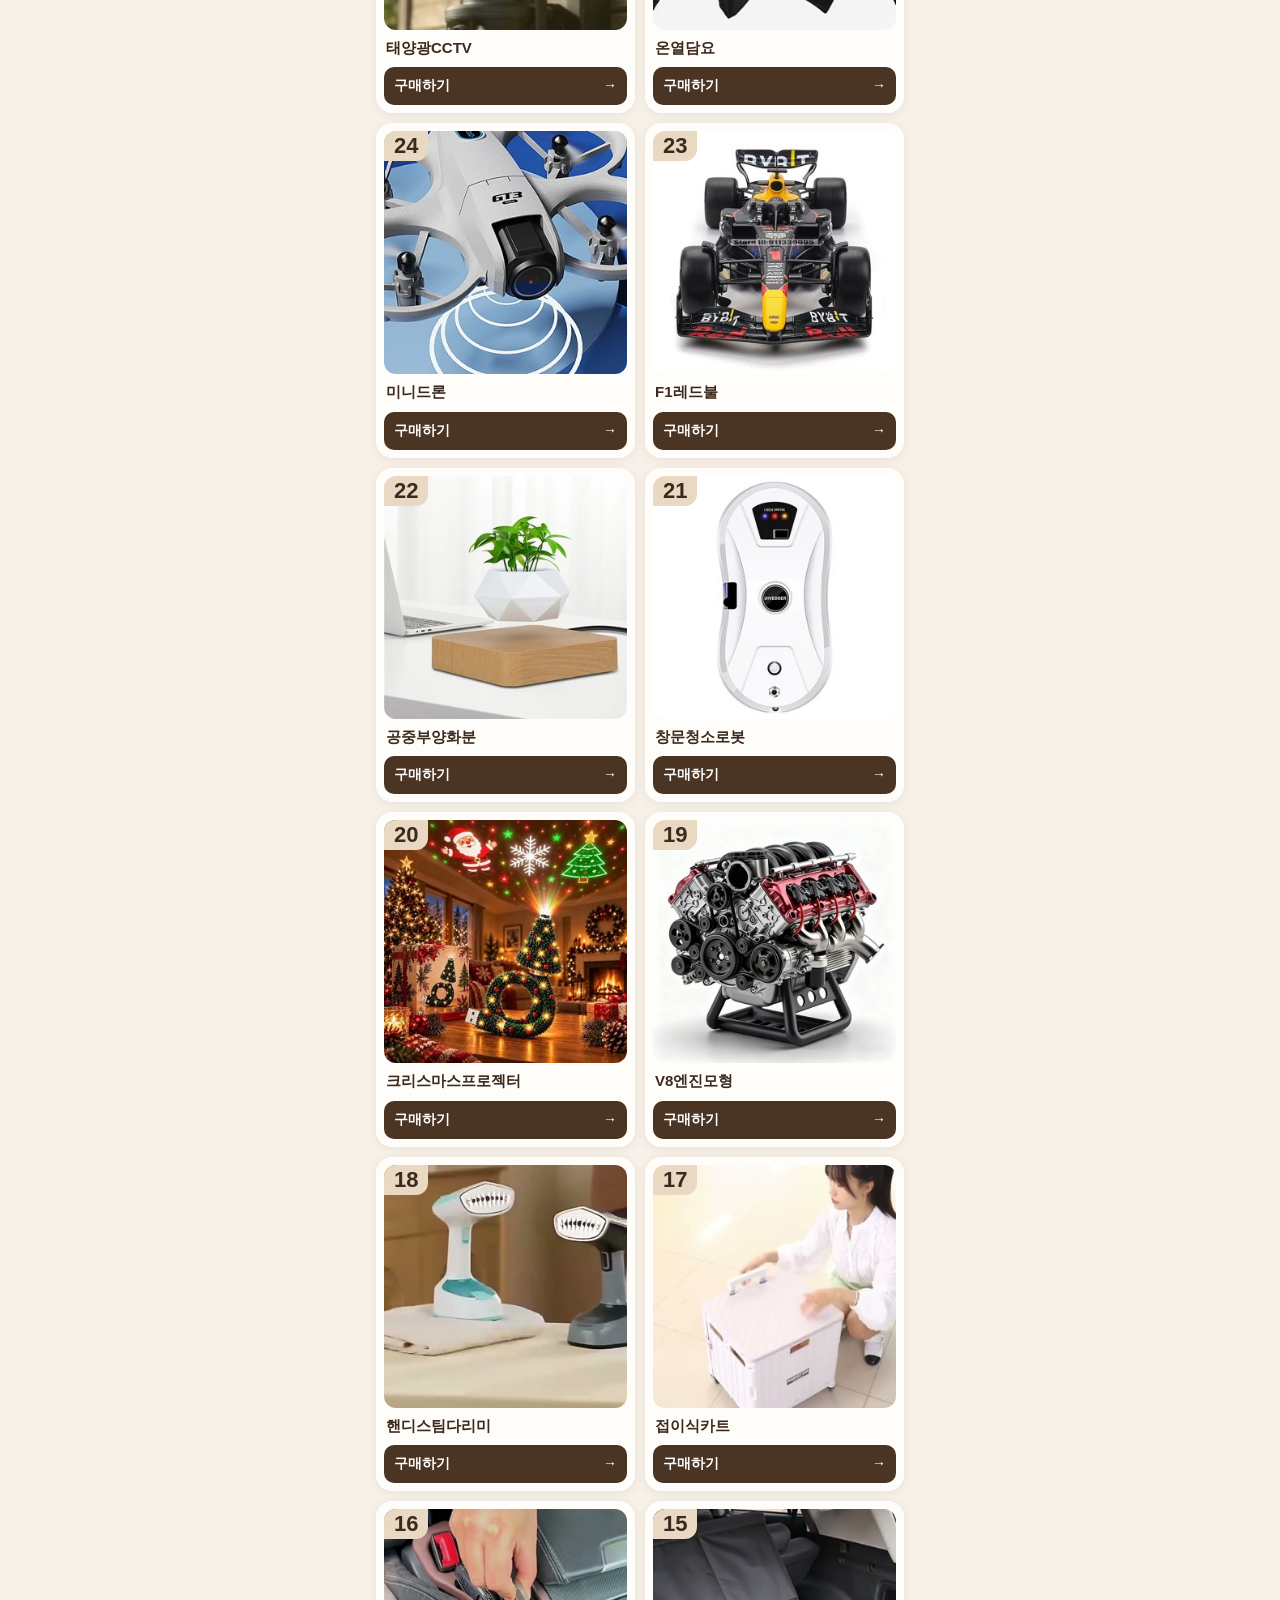
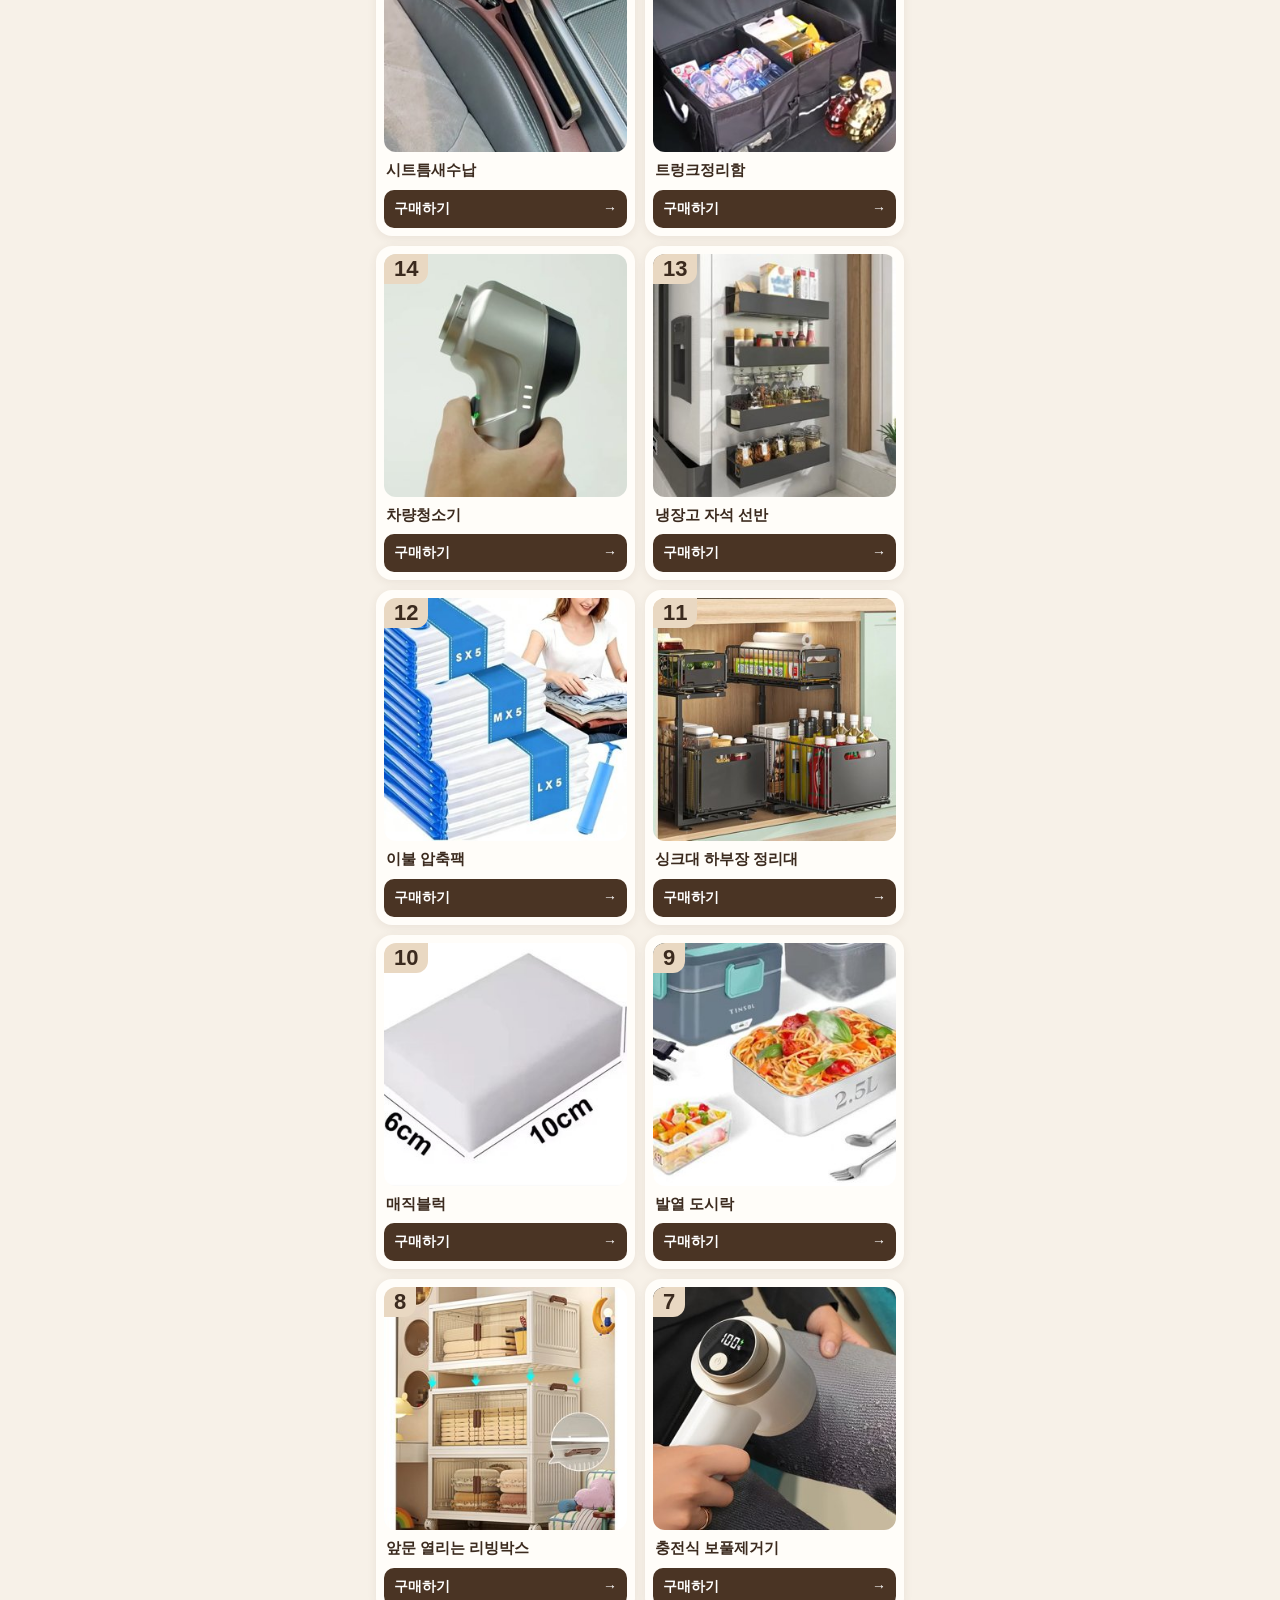
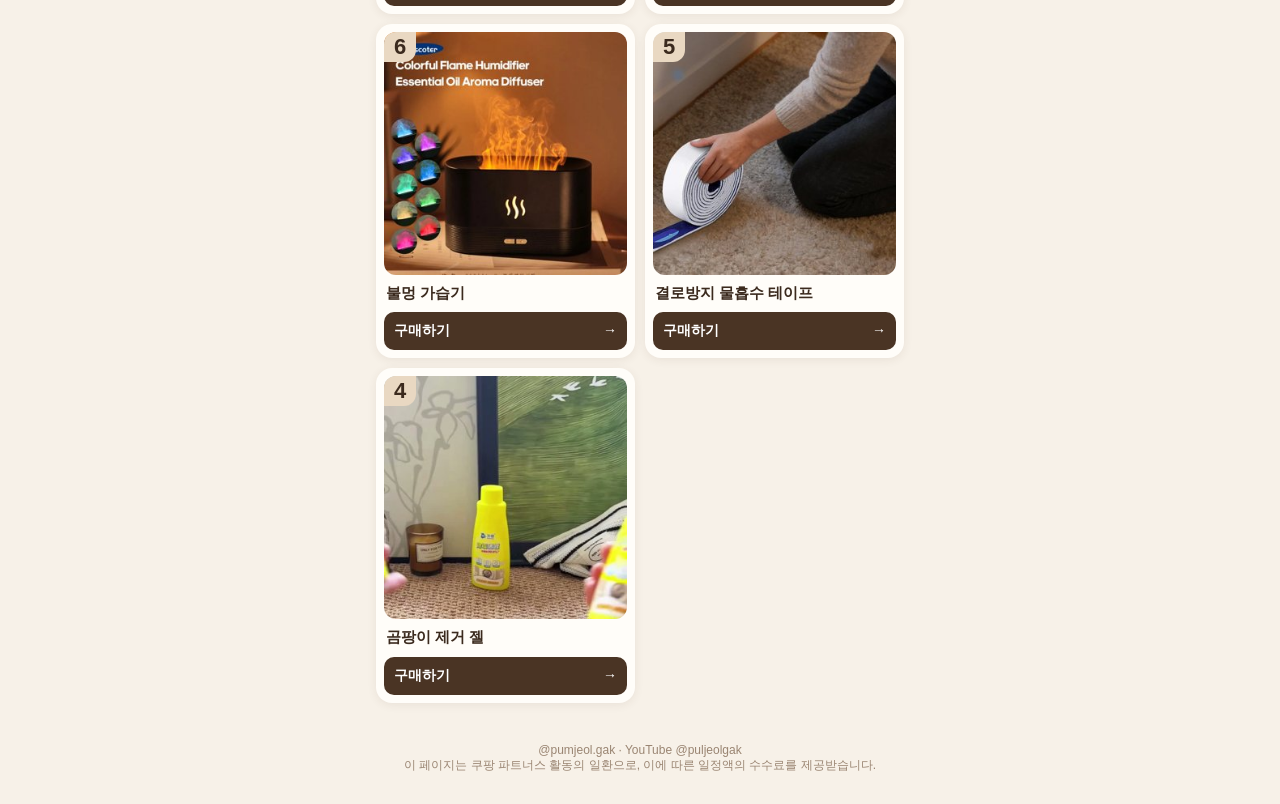
==== commit d27d0ab6: "링크 모음 갱신" ====
--- a/index.html
+++ b/index.html
@@ -43,7 +43,7 @@
 <div id="list"></div></div>
 <footer>@pumjeol.gak · YouTube @puljeolgak<br>이 페이지는 쿠팡 파트너스 활동의 일환으로, 이에 따른 일정액의 수수료를 제공받습니다.</footer>
 <script>
-const DATA = [{"no": 34, "title": "라벨프린터", "items": [{"name": "라벨프린터", "link": "https://link.coupang.com/a/h3ww78rFaS"}], "img": "img/34.jpg"}, {"no": 30, "title": "카메라귀이개", "items": [{"name": "카메라귀이개", "link": "https://link.coupang.com/a/h1MtXUOE20"}], "img": "img/30.jpg"}, {"no": 29, "title": "로켓무드등", "items": [{"name": "로켓무드등", "link": "https://link.coupang.com/a/h1NxRKn7fM"}], "img": "img/29.jpg"}, {"no": 28, "title": "무열컬링", "items": [{"name": "무열컬링", "link": "https://link.coupang.com/a/h1NFxNUv24"}], "img": "img/28.jpg"}, {"no": 27, "title": "세제냄비브러시", "items": [{"name": "세제냄비브러시", "link": "https://link.coupang.com/a/h1MBXgwXyC"}], "img": "img/27.jpg"}, {"no": 26, "title": "태양광CCTV", "items": [{"name": "태양광CCTV", "link": "https://link.coupang.com/a/h1MS6rFhiC"}], "img": "img/26.jpg"}, {"no": 25, "title": "온열담요", "items": [{"name": "온열담요", "link": "https://link.coupang.com/a/h1vtkXbHRl"}], "img": "img/25.jpg"}, {"no": 24, "title": "미니드론", "items": [{"name": "미니드론", "link": "https://link.coupang.com/a/h0pZeHQPCu"}], "img": "img/24.jpg"}, {"no": 23, "title": "F1레드불", "items": [{"name": "F1레드불", "link": "https://link.coupang.com/a/h0ptO1LQia"}], "img": "img/23.jpg"}, {"no": 22, "title": "공중부양화분", "items": [{"name": "공중부양화분", "link": "https://link.coupang.com/a/h1vd16Y3oq"}], "img": "img/22.jpg"}, {"no": 21, "title": "창문청소로봇", "items": [{"name": "창문청소로봇", "link": "https://link.coupang.com/a/h0mq3kIafA"}], "img": "img/21.jpg"}, {"no": 20, "title": "크리스마스프로젝터", "items": [{"name": "크리스마스프로젝터", "link": "https://link.coupang.com/a/h0kqVCvcB2"}], "img": "img/20.jpg"}, {"no": 19, "title": "V8엔진모형", "items": [{"name": "V8엔진모형", "link": "https://link.coupang.com/a/h0loHapxzU"}], "img": "img/19.jpg"}, {"no": 18, "title": "핸디스팀다리미", "items": [{"name": "핸디스팀다리미", "link": "https://link.coupang.com/a/hYjfa6N35U"}], "img": "img/18.jpg"}, {"no": 17, "title": "접이식카트", "items": [{"name": "접이식카트", "link": "https://link.coupang.com/a/hYjilI9ecC"}], "img": "img/17.jpg"}, {"no": 16, "title": "시트틈새수납", "items": [{"name": "시트틈새수납", "link": "https://link.coupang.com/a/hXqWiFGcmG"}], "img": "img/16.jpg"}, {"no": 15, "title": "트렁크정리함", "items": [{"name": "트렁크정리함", "link": "https://link.coupang.com/a/hXrxF2Juai"}], "img": "img/15.jpg"}, {"no": 14, "title": "차량청소기", "items": [{"name": "차량청소기", "link": "https://link.coupang.com/a/hYiKDdzfLU"}], "img": "img/14.jpg"}, {"no": 13, "title": "냉장고 자석 선반", "items": [{"name": "냉장고 자석 선반", "link": "https://link.coupang.com/a/hYjkbRA6U0"}], "img": "img/13.jpg"}, {"no": 12, "title": "이불 압축팩", "items": [{"name": "이불 압축팩", "link": "https://link.coupang.com/a/hXrkM78BZQ"}], "img": "img/12.jpg"}, {"no": 11, "title": "싱크대 하부장 정리대", "items": [{"name": "싱크대 하부장 정리대", "link": "https://link.coupang.com/a/hXrfYdOyUm"}], "img": "img/11.jpg"}, {"no": 10, "title": "매직블럭", "items": [{"name": "매직블럭", "link": "https://link.coupang.com/a/hW6BDC5JU4"}], "img": "img/10.jpg"}, {"no": 9, "title": "발열 도시락", "items": [{"name": "발열 도시락", "link": "https://link.coupang.com/a/hW6Wu32HzU"}], "img": "img/9.jpg"}, {"no": 8, "title": "앞문 열리는 리빙박스", "items": [{"name": "앞문 열리는 리빙박스", "link": "https://link.coupang.com/a/hW7gyPmIbl"}], "img": "img/8.jpg"}, {"no": 7, "title": "충전식 보풀제거기", "items": [{"name": "충전식 보풀제거기", "link": "https://link.coupang.com/a/hWWn2iVYBM"}], "img": "img/7.jpg"}, {"no": 6, "title": "불멍 가습기", "items": [{"name": "불멍 가습기", "link": "https://link.coupang.com/a/hWV6neHm6S"}], "img": "img/6.jpg"}, {"no": 5, "title": "결로방지 물흡수 테이프", "items": [{"name": "결로방지 물흡수 테이프", "link": "https://link.coupang.com/a/hWWpVSMyaW"}], "img": "img/5.jpg"}, {"no": 4, "title": "곰팡이 제거 젤", "items": [{"name": "곰팡이 제거 젤", "link": "https://link.coupang.com/a/hW8r3HKTPo"}], "img": "img/4.jpg"}];
+const DATA = [{"no": 34, "title": "라벨프린터", "items": [{"name": "라벨프린터", "link": "https://link.coupang.com/a/h3ww78rFaS"}], "img": "img/34.jpg"}, {"no": 33, "title": "미니포토프린터", "items": [{"name": "미니포토프린터", "link": "https://link.coupang.com/a/h3wzOHiel2"}], "img": "img/33.jpg"}, {"no": 30, "title": "카메라귀이개", "items": [{"name": "카메라귀이개", "link": "https://link.coupang.com/a/h1MtXUOE20"}], "img": "img/30.jpg"}, {"no": 29, "title": "로켓무드등", "items": [{"name": "로켓무드등", "link": "https://link.coupang.com/a/h1NxRKn7fM"}], "img": "img/29.jpg"}, {"no": 28, "title": "무열컬링", "items": [{"name": "무열컬링", "link": "https://link.coupang.com/a/h1NFxNUv24"}], "img": "img/28.jpg"}, {"no": 27, "title": "세제냄비브러시", "items": [{"name": "세제냄비브러시", "link": "https://link.coupang.com/a/h1MBXgwXyC"}], "img": "img/27.jpg"}, {"no": 26, "title": "태양광CCTV", "items": [{"name": "태양광CCTV", "link": "https://link.coupang.com/a/h1MS6rFhiC"}], "img": "img/26.jpg"}, {"no": 25, "title": "온열담요", "items": [{"name": "온열담요", "link": "https://link.coupang.com/a/h1vtkXbHRl"}], "img": "img/25.jpg"}, {"no": 24, "title": "미니드론", "items": [{"name": "미니드론", "link": "https://link.coupang.com/a/h0pZeHQPCu"}], "img": "img/24.jpg"}, {"no": 23, "title": "F1레드불", "items": [{"name": "F1레드불", "link": "https://link.coupang.com/a/h0ptO1LQia"}], "img": "img/23.jpg"}, {"no": 22, "title": "공중부양화분", "items": [{"name": "공중부양화분", "link": "https://link.coupang.com/a/h1vd16Y3oq"}], "img": "img/22.jpg"}, {"no": 21, "title": "창문청소로봇", "items": [{"name": "창문청소로봇", "link": "https://link.coupang.com/a/h0mq3kIafA"}], "img": "img/21.jpg"}, {"no": 20, "title": "크리스마스프로젝터", "items": [{"name": "크리스마스프로젝터", "link": "https://link.coupang.com/a/h0kqVCvcB2"}], "img": "img/20.jpg"}, {"no": 19, "title": "V8엔진모형", "items": [{"name": "V8엔진모형", "link": "https://link.coupang.com/a/h0loHapxzU"}], "img": "img/19.jpg"}, {"no": 18, "title": "핸디스팀다리미", "items": [{"name": "핸디스팀다리미", "link": "https://link.coupang.com/a/hYjfa6N35U"}], "img": "img/18.jpg"}, {"no": 17, "title": "접이식카트", "items": [{"name": "접이식카트", "link": "https://link.coupang.com/a/hYjilI9ecC"}], "img": "img/17.jpg"}, {"no": 16, "title": "시트틈새수납", "items": [{"name": "시트틈새수납", "link": "https://link.coupang.com/a/hXqWiFGcmG"}], "img": "img/16.jpg"}, {"no": 15, "title": "트렁크정리함", "items": [{"name": "트렁크정리함", "link": "https://link.coupang.com/a/hXrxF2Juai"}], "img": "img/15.jpg"}, {"no": 14, "title": "차량청소기", "items": [{"name": "차량청소기", "link": "https://link.coupang.com/a/hYiKDdzfLU"}], "img": "img/14.jpg"}, {"no": 13, "title": "냉장고 자석 선반", "items": [{"name": "냉장고 자석 선반", "link": "https://link.coupang.com/a/hYjkbRA6U0"}], "img": "img/13.jpg"}, {"no": 12, "title": "이불 압축팩", "items": [{"name": "이불 압축팩", "link": "https://link.coupang.com/a/hXrkM78BZQ"}], "img": "img/12.jpg"}, {"no": 11, "title": "싱크대 하부장 정리대", "items": [{"name": "싱크대 하부장 정리대", "link": "https://link.coupang.com/a/hXrfYdOyUm"}], "img": "img/11.jpg"}, {"no": 10, "title": "매직블럭", "items": [{"name": "매직블럭", "link": "https://link.coupang.com/a/hW6BDC5JU4"}], "img": "img/10.jpg"}, {"no": 9, "title": "발열 도시락", "items": [{"name": "발열 도시락", "link": "https://link.coupang.com/a/hW6Wu32HzU"}], "img": "img/9.jpg"}, {"no": 8, "title": "앞문 열리는 리빙박스", "items": [{"name": "앞문 열리는 리빙박스", "link": "https://link.coupang.com/a/hW7gyPmIbl"}], "img": "img/8.jpg"}, {"no": 7, "title": "충전식 보풀제거기", "items": [{"name": "충전식 보풀제거기", "link": "https://link.coupang.com/a/hWWn2iVYBM"}], "img": "img/7.jpg"}, {"no": 6, "title": "불멍 가습기", "items": [{"name": "불멍 가습기", "link": "https://link.coupang.com/a/hWV6neHm6S"}], "img": "img/6.jpg"}, {"no": 5, "title": "결로방지 물흡수 테이프", "items": [{"name": "결로방지 물흡수 테이프", "link": "https://link.coupang.com/a/hWWpVSMyaW"}], "img": "img/5.jpg"}, {"no": 4, "title": "곰팡이 제거 젤", "items": [{"name": "곰팡이 제거 젤", "link": "https://link.coupang.com/a/hW8r3HKTPo"}], "img": "img/4.jpg"}];
 const list = document.getElementById("list"), q = document.getElementById("q");
 function render() {
   const s = q.value.trim().replace(/번$/, "");
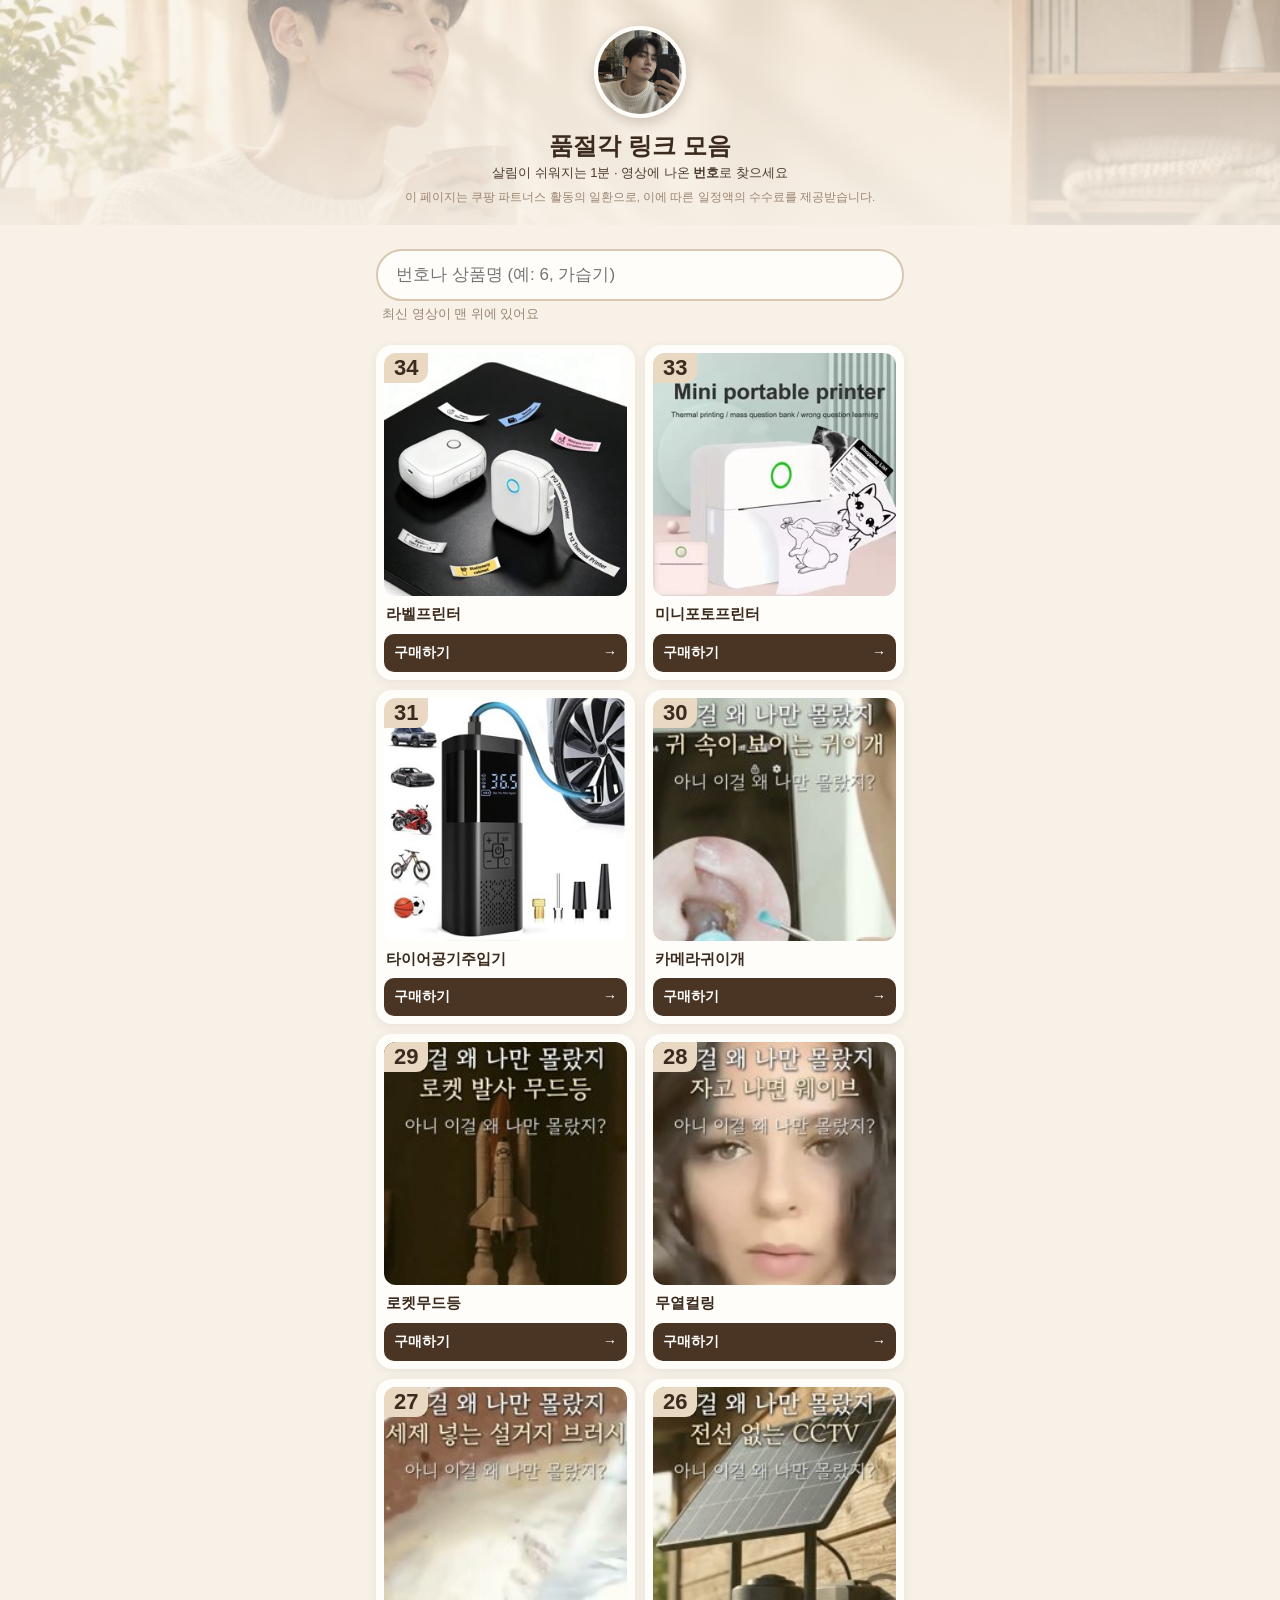
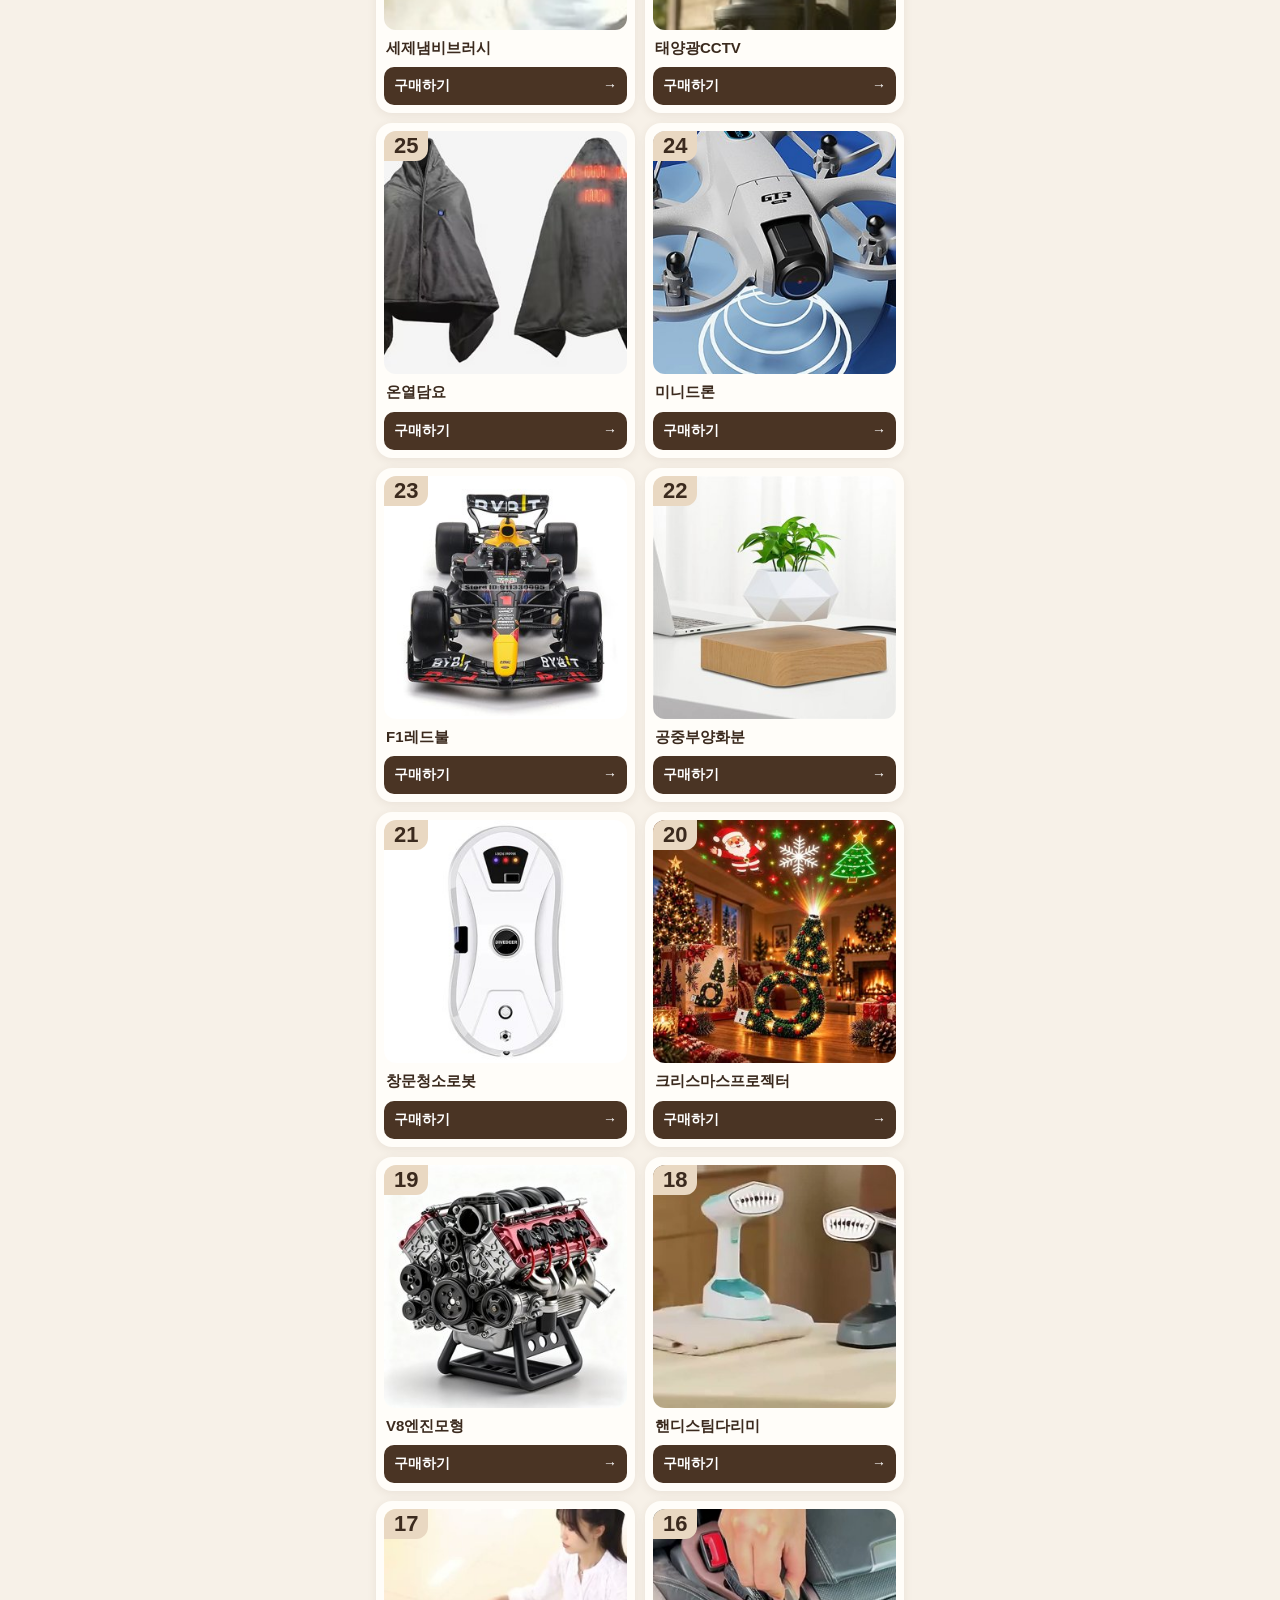
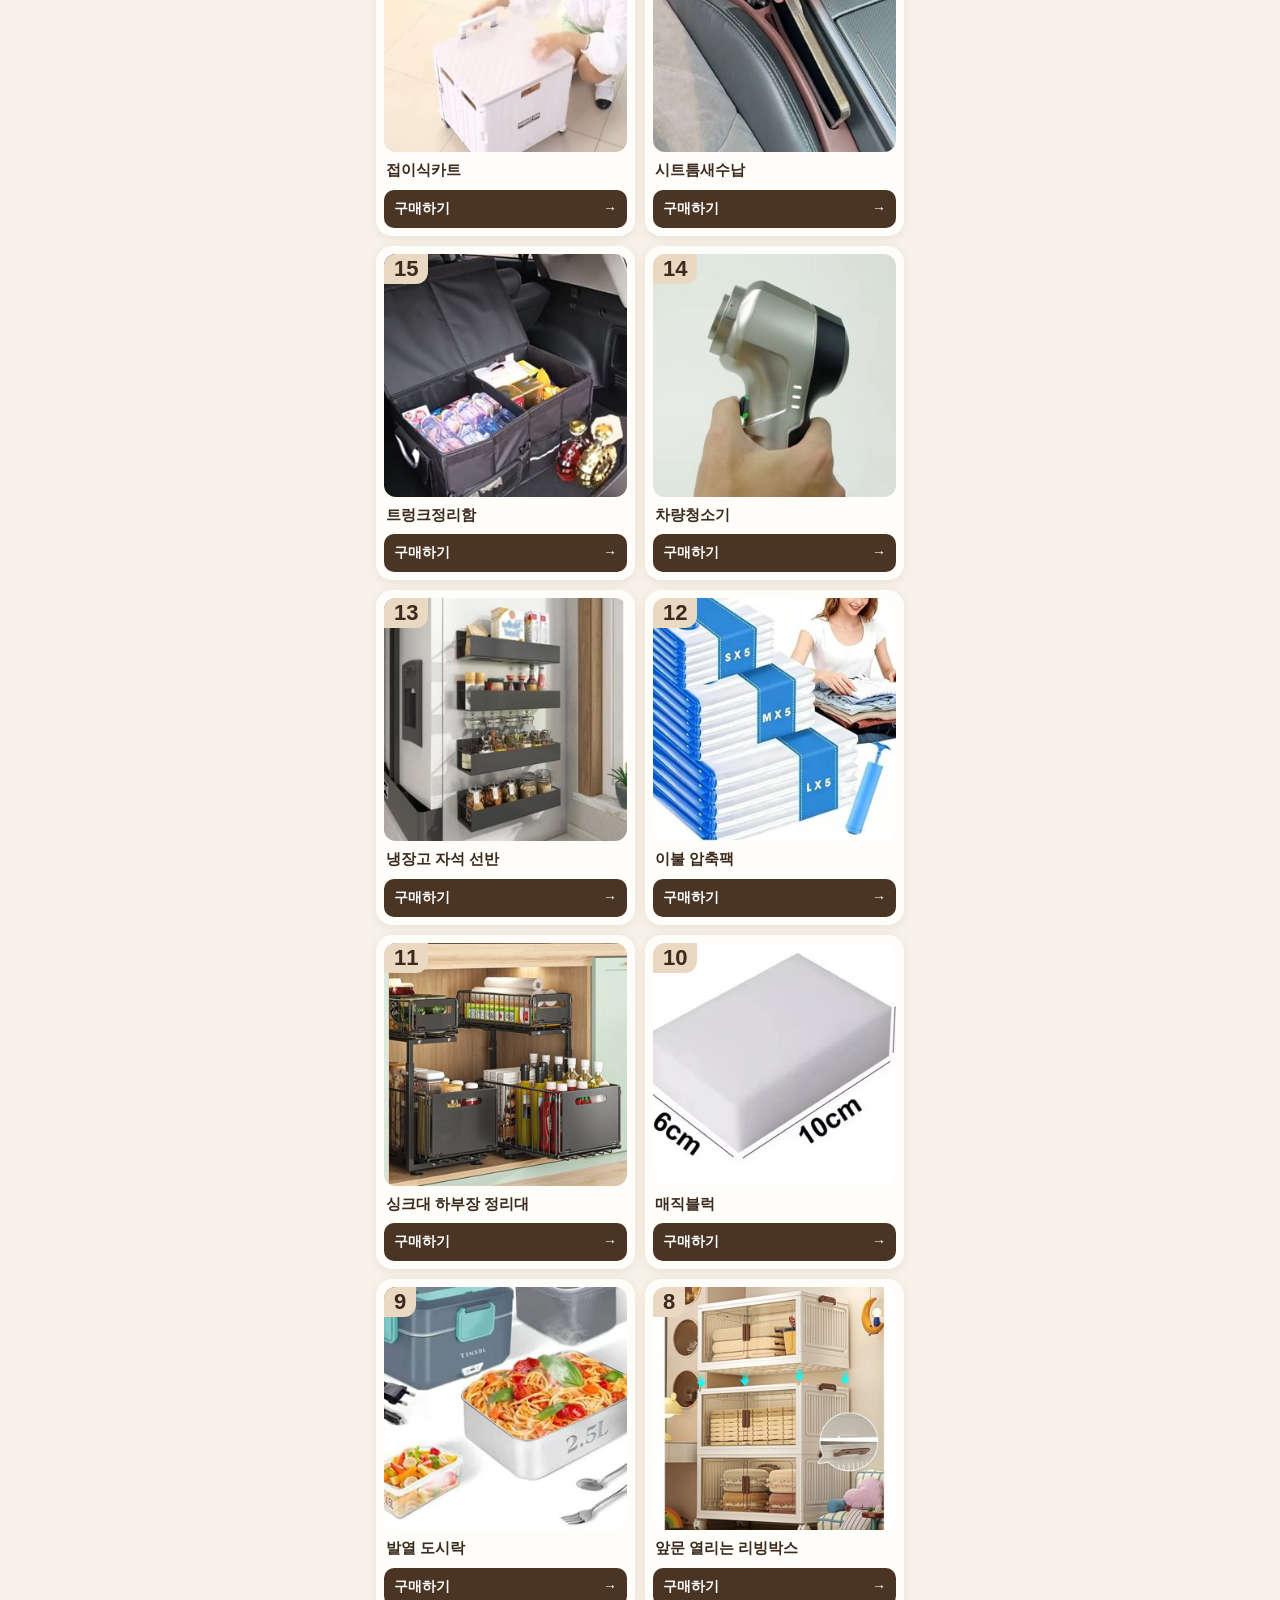
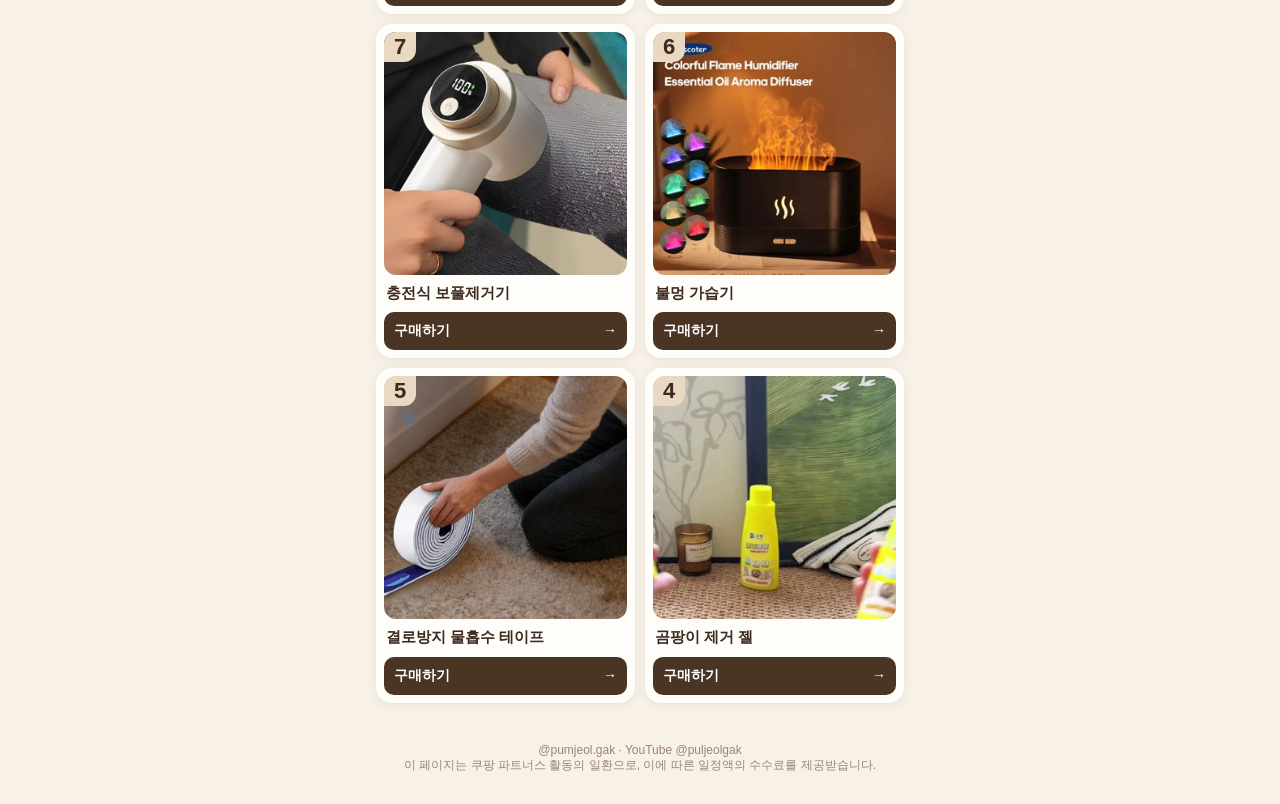
==== commit 309e3a06: "링크 모음 갱신" ====
--- a/index.html
+++ b/index.html
@@ -43,7 +43,7 @@
 <div id="list"></div></div>
 <footer>@pumjeol.gak · YouTube @puljeolgak<br>이 페이지는 쿠팡 파트너스 활동의 일환으로, 이에 따른 일정액의 수수료를 제공받습니다.</footer>
 <script>
-const DATA = [{"no": 34, "title": "라벨프린터", "items": [{"name": "라벨프린터", "link": "https://link.coupang.com/a/h3ww78rFaS"}], "img": "img/34.jpg"}, {"no": 33, "title": "미니포토프린터", "items": [{"name": "미니포토프린터", "link": "https://link.coupang.com/a/h3wzOHiel2"}], "img": "img/33.jpg"}, {"no": 30, "title": "카메라귀이개", "items": [{"name": "카메라귀이개", "link": "https://link.coupang.com/a/h1MtXUOE20"}], "img": "img/30.jpg"}, {"no": 29, "title": "로켓무드등", "items": [{"name": "로켓무드등", "link": "https://link.coupang.com/a/h1NxRKn7fM"}], "img": "img/29.jpg"}, {"no": 28, "title": "무열컬링", "items": [{"name": "무열컬링", "link": "https://link.coupang.com/a/h1NFxNUv24"}], "img": "img/28.jpg"}, {"no": 27, "title": "세제냄비브러시", "items": [{"name": "세제냄비브러시", "link": "https://link.coupang.com/a/h1MBXgwXyC"}], "img": "img/27.jpg"}, {"no": 26, "title": "태양광CCTV", "items": [{"name": "태양광CCTV", "link": "https://link.coupang.com/a/h1MS6rFhiC"}], "img": "img/26.jpg"}, {"no": 25, "title": "온열담요", "items": [{"name": "온열담요", "link": "https://link.coupang.com/a/h1vtkXbHRl"}], "img": "img/25.jpg"}, {"no": 24, "title": "미니드론", "items": [{"name": "미니드론", "link": "https://link.coupang.com/a/h0pZeHQPCu"}], "img": "img/24.jpg"}, {"no": 23, "title": "F1레드불", "items": [{"name": "F1레드불", "link": "https://link.coupang.com/a/h0ptO1LQia"}], "img": "img/23.jpg"}, {"no": 22, "title": "공중부양화분", "items": [{"name": "공중부양화분", "link": "https://link.coupang.com/a/h1vd16Y3oq"}], "img": "img/22.jpg"}, {"no": 21, "title": "창문청소로봇", "items": [{"name": "창문청소로봇", "link": "https://link.coupang.com/a/h0mq3kIafA"}], "img": "img/21.jpg"}, {"no": 20, "title": "크리스마스프로젝터", "items": [{"name": "크리스마스프로젝터", "link": "https://link.coupang.com/a/h0kqVCvcB2"}], "img": "img/20.jpg"}, {"no": 19, "title": "V8엔진모형", "items": [{"name": "V8엔진모형", "link": "https://link.coupang.com/a/h0loHapxzU"}], "img": "img/19.jpg"}, {"no": 18, "title": "핸디스팀다리미", "items": [{"name": "핸디스팀다리미", "link": "https://link.coupang.com/a/hYjfa6N35U"}], "img": "img/18.jpg"}, {"no": 17, "title": "접이식카트", "items": [{"name": "접이식카트", "link": "https://link.coupang.com/a/hYjilI9ecC"}], "img": "img/17.jpg"}, {"no": 16, "title": "시트틈새수납", "items": [{"name": "시트틈새수납", "link": "https://link.coupang.com/a/hXqWiFGcmG"}], "img": "img/16.jpg"}, {"no": 15, "title": "트렁크정리함", "items": [{"name": "트렁크정리함", "link": "https://link.coupang.com/a/hXrxF2Juai"}], "img": "img/15.jpg"}, {"no": 14, "title": "차량청소기", "items": [{"name": "차량청소기", "link": "https://link.coupang.com/a/hYiKDdzfLU"}], "img": "img/14.jpg"}, {"no": 13, "title": "냉장고 자석 선반", "items": [{"name": "냉장고 자석 선반", "link": "https://link.coupang.com/a/hYjkbRA6U0"}], "img": "img/13.jpg"}, {"no": 12, "title": "이불 압축팩", "items": [{"name": "이불 압축팩", "link": "https://link.coupang.com/a/hXrkM78BZQ"}], "img": "img/12.jpg"}, {"no": 11, "title": "싱크대 하부장 정리대", "items": [{"name": "싱크대 하부장 정리대", "link": "https://link.coupang.com/a/hXrfYdOyUm"}], "img": "img/11.jpg"}, {"no": 10, "title": "매직블럭", "items": [{"name": "매직블럭", "link": "https://link.coupang.com/a/hW6BDC5JU4"}], "img": "img/10.jpg"}, {"no": 9, "title": "발열 도시락", "items": [{"name": "발열 도시락", "link": "https://link.coupang.com/a/hW6Wu32HzU"}], "img": "img/9.jpg"}, {"no": 8, "title": "앞문 열리는 리빙박스", "items": [{"name": "앞문 열리는 리빙박스", "link": "https://link.coupang.com/a/hW7gyPmIbl"}], "img": "img/8.jpg"}, {"no": 7, "title": "충전식 보풀제거기", "items": [{"name": "충전식 보풀제거기", "link": "https://link.coupang.com/a/hWWn2iVYBM"}], "img": "img/7.jpg"}, {"no": 6, "title": "불멍 가습기", "items": [{"name": "불멍 가습기", "link": "https://link.coupang.com/a/hWV6neHm6S"}], "img": "img/6.jpg"}, {"no": 5, "title": "결로방지 물흡수 테이프", "items": [{"name": "결로방지 물흡수 테이프", "link": "https://link.coupang.com/a/hWWpVSMyaW"}], "img": "img/5.jpg"}, {"no": 4, "title": "곰팡이 제거 젤", "items": [{"name": "곰팡이 제거 젤", "link": "https://link.coupang.com/a/hW8r3HKTPo"}], "img": "img/4.jpg"}];
+const DATA = [{"no": 34, "title": "라벨프린터", "items": [{"name": "라벨프린터", "link": "https://link.coupang.com/a/h3ww78rFaS"}], "img": "img/34.jpg"}, {"no": 33, "title": "미니포토프린터", "items": [{"name": "미니포토프린터", "link": "https://link.coupang.com/a/h3wzOHiel2"}], "img": "img/33.jpg"}, {"no": 31, "title": "타이어공기주입기", "items": [{"name": "타이어공기주입기", "link": "https://link.coupang.com/a/h3wCi6D1AO"}], "img": "img/31.jpg"}, {"no": 30, "title": "카메라귀이개", "items": [{"name": "카메라귀이개", "link": "https://link.coupang.com/a/h1MtXUOE20"}], "img": "img/30.jpg"}, {"no": 29, "title": "로켓무드등", "items": [{"name": "로켓무드등", "link": "https://link.coupang.com/a/h1NxRKn7fM"}], "img": "img/29.jpg"}, {"no": 28, "title": "무열컬링", "items": [{"name": "무열컬링", "link": "https://link.coupang.com/a/h1NFxNUv24"}], "img": "img/28.jpg"}, {"no": 27, "title": "세제냄비브러시", "items": [{"name": "세제냄비브러시", "link": "https://link.coupang.com/a/h1MBXgwXyC"}], "img": "img/27.jpg"}, {"no": 26, "title": "태양광CCTV", "items": [{"name": "태양광CCTV", "link": "https://link.coupang.com/a/h1MS6rFhiC"}], "img": "img/26.jpg"}, {"no": 25, "title": "온열담요", "items": [{"name": "온열담요", "link": "https://link.coupang.com/a/h1vtkXbHRl"}], "img": "img/25.jpg"}, {"no": 24, "title": "미니드론", "items": [{"name": "미니드론", "link": "https://link.coupang.com/a/h0pZeHQPCu"}], "img": "img/24.jpg"}, {"no": 23, "title": "F1레드불", "items": [{"name": "F1레드불", "link": "https://link.coupang.com/a/h0ptO1LQia"}], "img": "img/23.jpg"}, {"no": 22, "title": "공중부양화분", "items": [{"name": "공중부양화분", "link": "https://link.coupang.com/a/h1vd16Y3oq"}], "img": "img/22.jpg"}, {"no": 21, "title": "창문청소로봇", "items": [{"name": "창문청소로봇", "link": "https://link.coupang.com/a/h0mq3kIafA"}], "img": "img/21.jpg"}, {"no": 20, "title": "크리스마스프로젝터", "items": [{"name": "크리스마스프로젝터", "link": "https://link.coupang.com/a/h0kqVCvcB2"}], "img": "img/20.jpg"}, {"no": 19, "title": "V8엔진모형", "items": [{"name": "V8엔진모형", "link": "https://link.coupang.com/a/h0loHapxzU"}], "img": "img/19.jpg"}, {"no": 18, "title": "핸디스팀다리미", "items": [{"name": "핸디스팀다리미", "link": "https://link.coupang.com/a/hYjfa6N35U"}], "img": "img/18.jpg"}, {"no": 17, "title": "접이식카트", "items": [{"name": "접이식카트", "link": "https://link.coupang.com/a/hYjilI9ecC"}], "img": "img/17.jpg"}, {"no": 16, "title": "시트틈새수납", "items": [{"name": "시트틈새수납", "link": "https://link.coupang.com/a/hXqWiFGcmG"}], "img": "img/16.jpg"}, {"no": 15, "title": "트렁크정리함", "items": [{"name": "트렁크정리함", "link": "https://link.coupang.com/a/hXrxF2Juai"}], "img": "img/15.jpg"}, {"no": 14, "title": "차량청소기", "items": [{"name": "차량청소기", "link": "https://link.coupang.com/a/hYiKDdzfLU"}], "img": "img/14.jpg"}, {"no": 13, "title": "냉장고 자석 선반", "items": [{"name": "냉장고 자석 선반", "link": "https://link.coupang.com/a/hYjkbRA6U0"}], "img": "img/13.jpg"}, {"no": 12, "title": "이불 압축팩", "items": [{"name": "이불 압축팩", "link": "https://link.coupang.com/a/hXrkM78BZQ"}], "img": "img/12.jpg"}, {"no": 11, "title": "싱크대 하부장 정리대", "items": [{"name": "싱크대 하부장 정리대", "link": "https://link.coupang.com/a/hXrfYdOyUm"}], "img": "img/11.jpg"}, {"no": 10, "title": "매직블럭", "items": [{"name": "매직블럭", "link": "https://link.coupang.com/a/hW6BDC5JU4"}], "img": "img/10.jpg"}, {"no": 9, "title": "발열 도시락", "items": [{"name": "발열 도시락", "link": "https://link.coupang.com/a/hW6Wu32HzU"}], "img": "img/9.jpg"}, {"no": 8, "title": "앞문 열리는 리빙박스", "items": [{"name": "앞문 열리는 리빙박스", "link": "https://link.coupang.com/a/hW7gyPmIbl"}], "img": "img/8.jpg"}, {"no": 7, "title": "충전식 보풀제거기", "items": [{"name": "충전식 보풀제거기", "link": "https://link.coupang.com/a/hWWn2iVYBM"}], "img": "img/7.jpg"}, {"no": 6, "title": "불멍 가습기", "items": [{"name": "불멍 가습기", "link": "https://link.coupang.com/a/hWV6neHm6S"}], "img": "img/6.jpg"}, {"no": 5, "title": "결로방지 물흡수 테이프", "items": [{"name": "결로방지 물흡수 테이프", "link": "https://link.coupang.com/a/hWWpVSMyaW"}], "img": "img/5.jpg"}, {"no": 4, "title": "곰팡이 제거 젤", "items": [{"name": "곰팡이 제거 젤", "link": "https://link.coupang.com/a/hW8r3HKTPo"}], "img": "img/4.jpg"}];
 const list = document.getElementById("list"), q = document.getElementById("q");
 function render() {
   const s = q.value.trim().replace(/번$/, "");
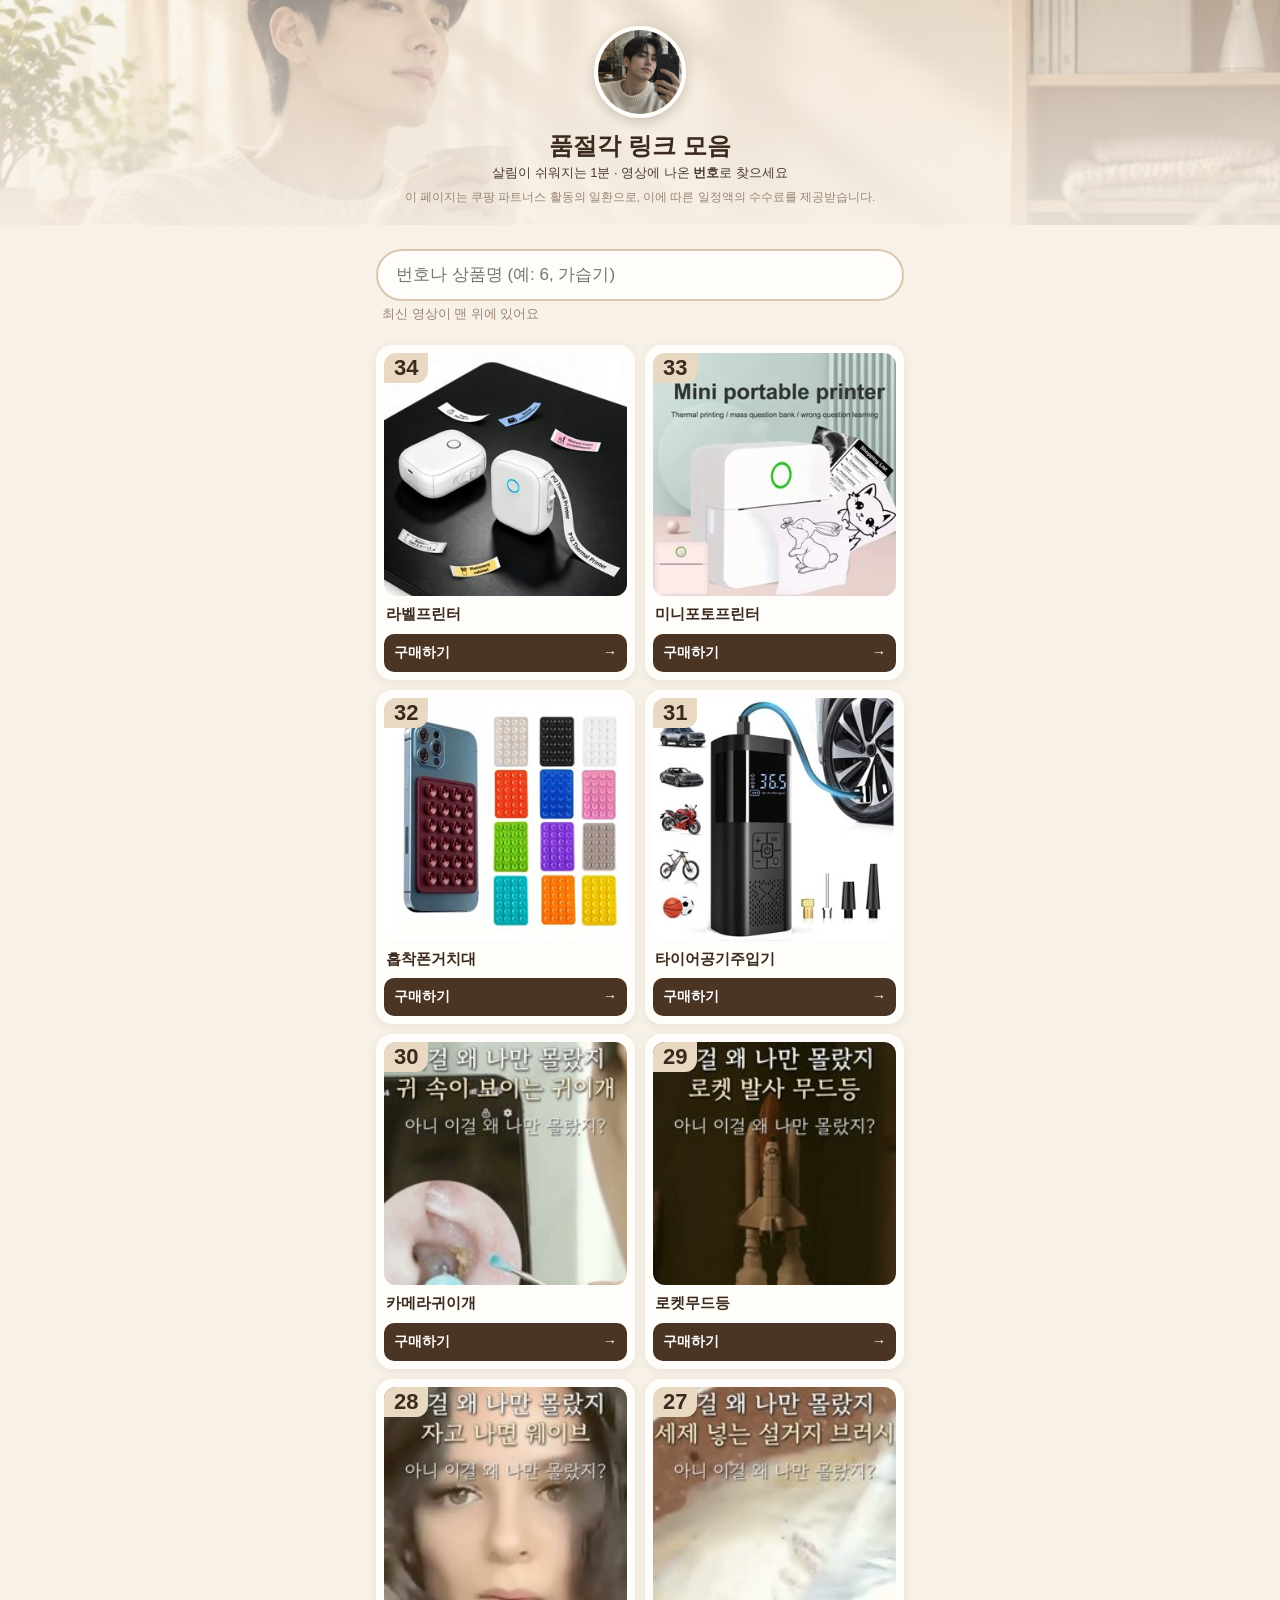
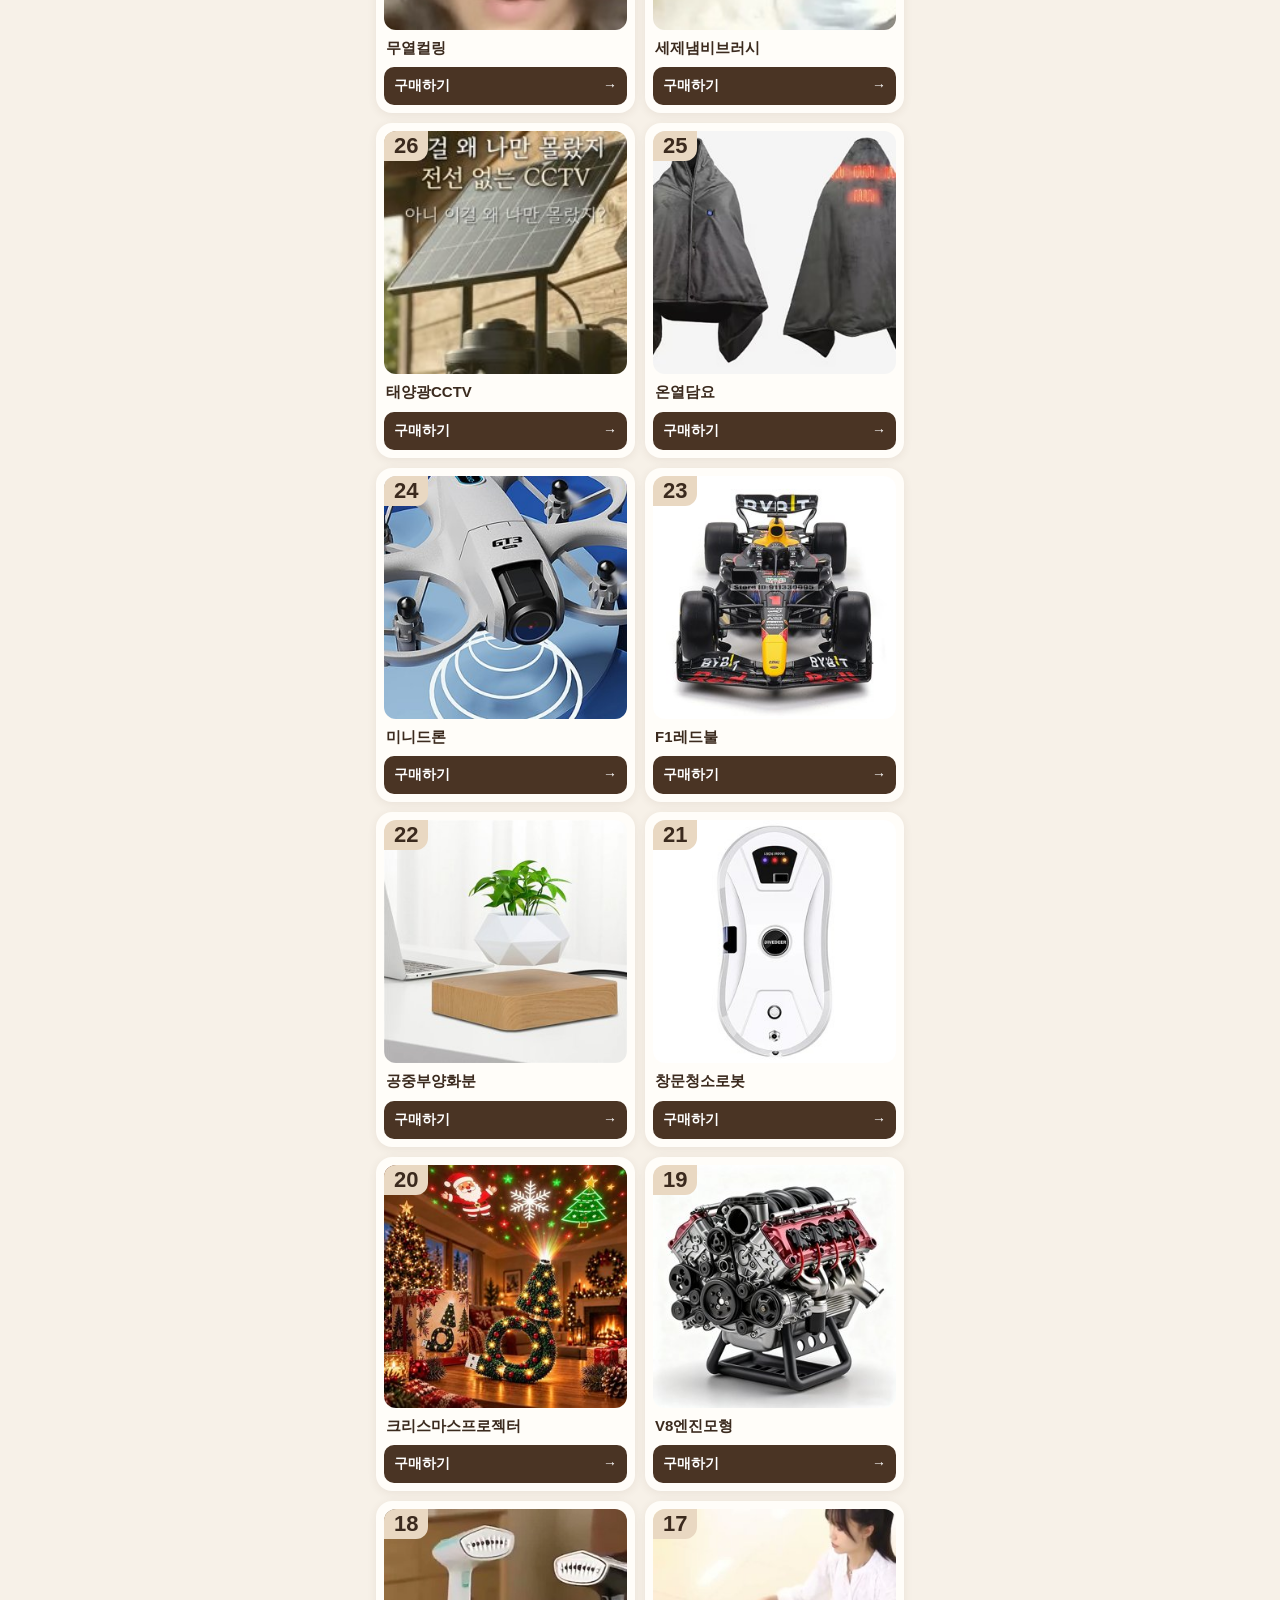
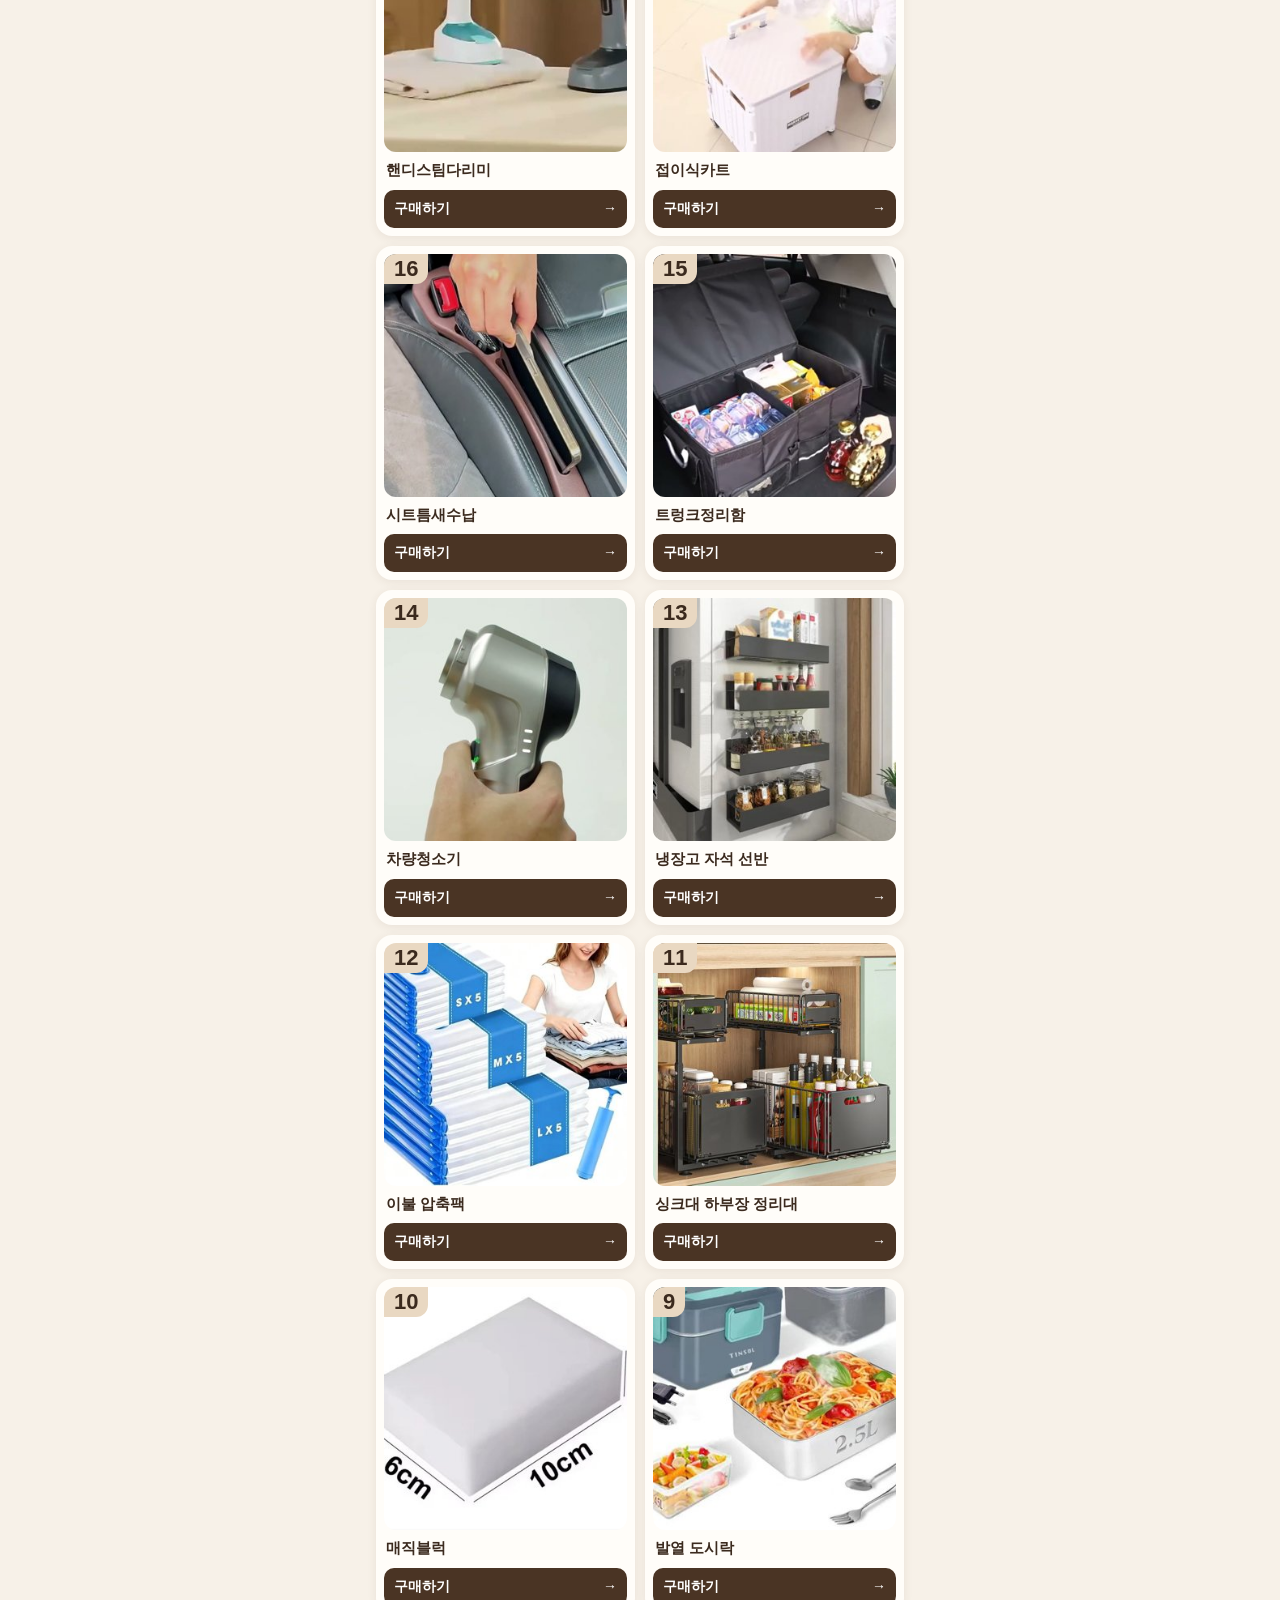
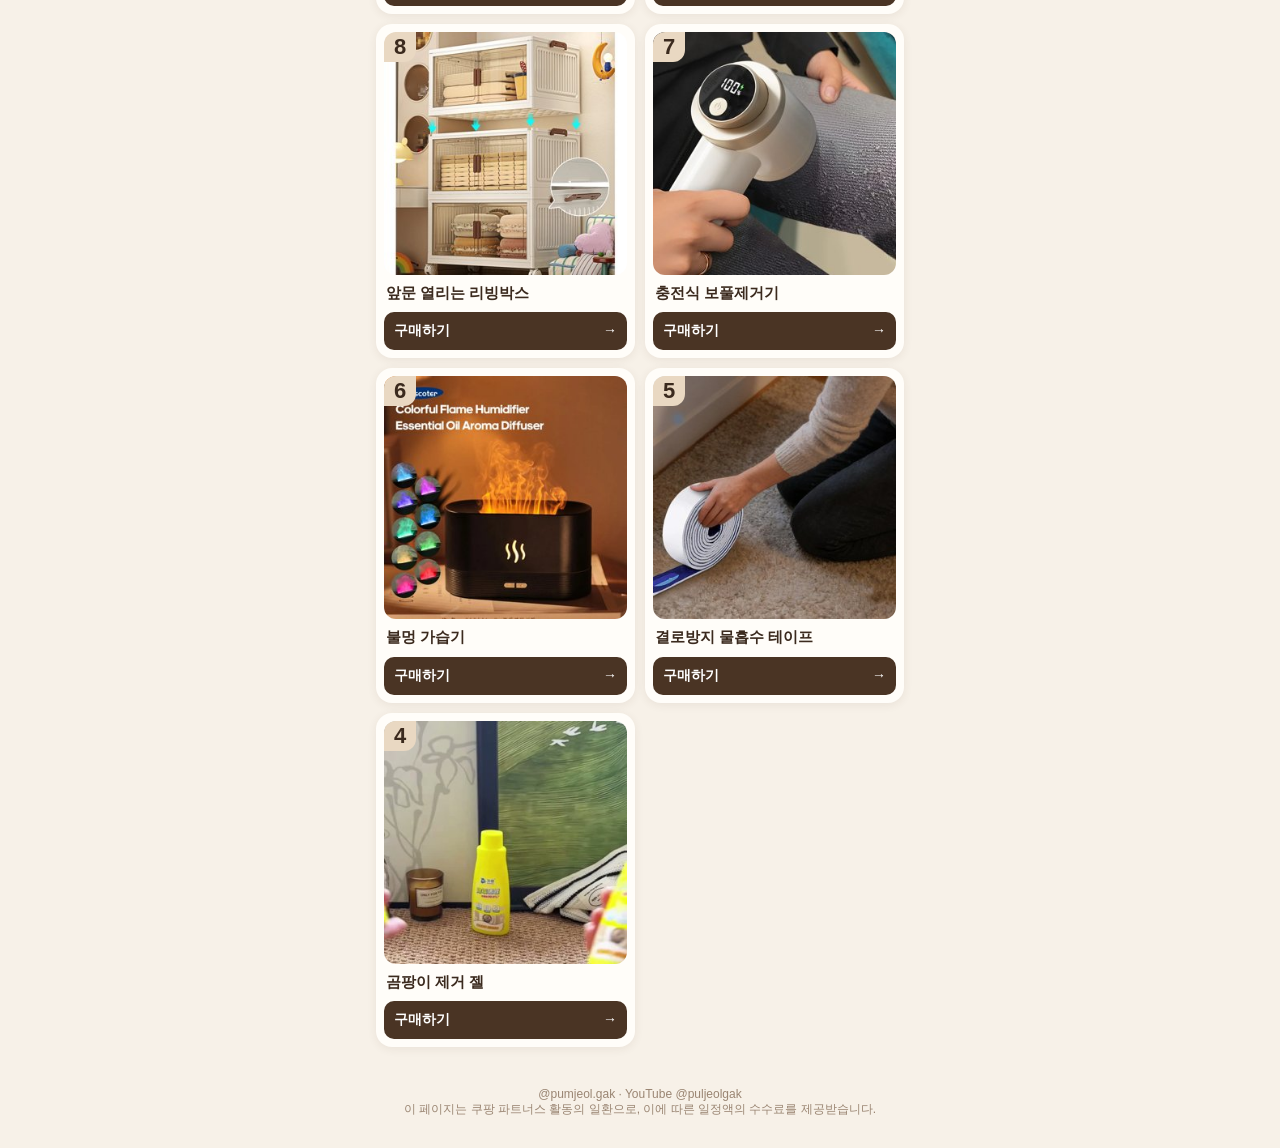
==== commit 17b1738c: "링크 모음 갱신" ====
--- a/index.html
+++ b/index.html
@@ -43,7 +43,7 @@
 <div id="list"></div></div>
 <footer>@pumjeol.gak · YouTube @puljeolgak<br>이 페이지는 쿠팡 파트너스 활동의 일환으로, 이에 따른 일정액의 수수료를 제공받습니다.</footer>
 <script>
-const DATA = [{"no": 34, "title": "라벨프린터", "items": [{"name": "라벨프린터", "link": "https://link.coupang.com/a/h3ww78rFaS"}], "img": "img/34.jpg"}, {"no": 33, "title": "미니포토프린터", "items": [{"name": "미니포토프린터", "link": "https://link.coupang.com/a/h3wzOHiel2"}], "img": "img/33.jpg"}, {"no": 31, "title": "타이어공기주입기", "items": [{"name": "타이어공기주입기", "link": "https://link.coupang.com/a/h3wCi6D1AO"}], "img": "img/31.jpg"}, {"no": 30, "title": "카메라귀이개", "items": [{"name": "카메라귀이개", "link": "https://link.coupang.com/a/h1MtXUOE20"}], "img": "img/30.jpg"}, {"no": 29, "title": "로켓무드등", "items": [{"name": "로켓무드등", "link": "https://link.coupang.com/a/h1NxRKn7fM"}], "img": "img/29.jpg"}, {"no": 28, "title": "무열컬링", "items": [{"name": "무열컬링", "link": "https://link.coupang.com/a/h1NFxNUv24"}], "img": "img/28.jpg"}, {"no": 27, "title": "세제냄비브러시", "items": [{"name": "세제냄비브러시", "link": "https://link.coupang.com/a/h1MBXgwXyC"}], "img": "img/27.jpg"}, {"no": 26, "title": "태양광CCTV", "items": [{"name": "태양광CCTV", "link": "https://link.coupang.com/a/h1MS6rFhiC"}], "img": "img/26.jpg"}, {"no": 25, "title": "온열담요", "items": [{"name": "온열담요", "link": "https://link.coupang.com/a/h1vtkXbHRl"}], "img": "img/25.jpg"}, {"no": 24, "title": "미니드론", "items": [{"name": "미니드론", "link": "https://link.coupang.com/a/h0pZeHQPCu"}], "img": "img/24.jpg"}, {"no": 23, "title": "F1레드불", "items": [{"name": "F1레드불", "link": "https://link.coupang.com/a/h0ptO1LQia"}], "img": "img/23.jpg"}, {"no": 22, "title": "공중부양화분", "items": [{"name": "공중부양화분", "link": "https://link.coupang.com/a/h1vd16Y3oq"}], "img": "img/22.jpg"}, {"no": 21, "title": "창문청소로봇", "items": [{"name": "창문청소로봇", "link": "https://link.coupang.com/a/h0mq3kIafA"}], "img": "img/21.jpg"}, {"no": 20, "title": "크리스마스프로젝터", "items": [{"name": "크리스마스프로젝터", "link": "https://link.coupang.com/a/h0kqVCvcB2"}], "img": "img/20.jpg"}, {"no": 19, "title": "V8엔진모형", "items": [{"name": "V8엔진모형", "link": "https://link.coupang.com/a/h0loHapxzU"}], "img": "img/19.jpg"}, {"no": 18, "title": "핸디스팀다리미", "items": [{"name": "핸디스팀다리미", "link": "https://link.coupang.com/a/hYjfa6N35U"}], "img": "img/18.jpg"}, {"no": 17, "title": "접이식카트", "items": [{"name": "접이식카트", "link": "https://link.coupang.com/a/hYjilI9ecC"}], "img": "img/17.jpg"}, {"no": 16, "title": "시트틈새수납", "items": [{"name": "시트틈새수납", "link": "https://link.coupang.com/a/hXqWiFGcmG"}], "img": "img/16.jpg"}, {"no": 15, "title": "트렁크정리함", "items": [{"name": "트렁크정리함", "link": "https://link.coupang.com/a/hXrxF2Juai"}], "img": "img/15.jpg"}, {"no": 14, "title": "차량청소기", "items": [{"name": "차량청소기", "link": "https://link.coupang.com/a/hYiKDdzfLU"}], "img": "img/14.jpg"}, {"no": 13, "title": "냉장고 자석 선반", "items": [{"name": "냉장고 자석 선반", "link": "https://link.coupang.com/a/hYjkbRA6U0"}], "img": "img/13.jpg"}, {"no": 12, "title": "이불 압축팩", "items": [{"name": "이불 압축팩", "link": "https://link.coupang.com/a/hXrkM78BZQ"}], "img": "img/12.jpg"}, {"no": 11, "title": "싱크대 하부장 정리대", "items": [{"name": "싱크대 하부장 정리대", "link": "https://link.coupang.com/a/hXrfYdOyUm"}], "img": "img/11.jpg"}, {"no": 10, "title": "매직블럭", "items": [{"name": "매직블럭", "link": "https://link.coupang.com/a/hW6BDC5JU4"}], "img": "img/10.jpg"}, {"no": 9, "title": "발열 도시락", "items": [{"name": "발열 도시락", "link": "https://link.coupang.com/a/hW6Wu32HzU"}], "img": "img/9.jpg"}, {"no": 8, "title": "앞문 열리는 리빙박스", "items": [{"name": "앞문 열리는 리빙박스", "link": "https://link.coupang.com/a/hW7gyPmIbl"}], "img": "img/8.jpg"}, {"no": 7, "title": "충전식 보풀제거기", "items": [{"name": "충전식 보풀제거기", "link": "https://link.coupang.com/a/hWWn2iVYBM"}], "img": "img/7.jpg"}, {"no": 6, "title": "불멍 가습기", "items": [{"name": "불멍 가습기", "link": "https://link.coupang.com/a/hWV6neHm6S"}], "img": "img/6.jpg"}, {"no": 5, "title": "결로방지 물흡수 테이프", "items": [{"name": "결로방지 물흡수 테이프", "link": "https://link.coupang.com/a/hWWpVSMyaW"}], "img": "img/5.jpg"}, {"no": 4, "title": "곰팡이 제거 젤", "items": [{"name": "곰팡이 제거 젤", "link": "https://link.coupang.com/a/hW8r3HKTPo"}], "img": "img/4.jpg"}];
+const DATA = [{"no": 34, "title": "라벨프린터", "items": [{"name": "라벨프린터", "link": "https://link.coupang.com/a/h3ww78rFaS"}], "img": "img/34.jpg"}, {"no": 33, "title": "미니포토프린터", "items": [{"name": "미니포토프린터", "link": "https://link.coupang.com/a/h3wzOHiel2"}], "img": "img/33.jpg"}, {"no": 32, "title": "흡착폰거치대", "items": [{"name": "흡착폰거치대", "link": "https://link.coupang.com/a/h3wEUgrnjg"}], "img": "img/32.jpg"}, {"no": 31, "title": "타이어공기주입기", "items": [{"name": "타이어공기주입기", "link": "https://link.coupang.com/a/h3wCi6D1AO"}], "img": "img/31.jpg"}, {"no": 30, "title": "카메라귀이개", "items": [{"name": "카메라귀이개", "link": "https://link.coupang.com/a/h1MtXUOE20"}], "img": "img/30.jpg"}, {"no": 29, "title": "로켓무드등", "items": [{"name": "로켓무드등", "link": "https://link.coupang.com/a/h1NxRKn7fM"}], "img": "img/29.jpg"}, {"no": 28, "title": "무열컬링", "items": [{"name": "무열컬링", "link": "https://link.coupang.com/a/h1NFxNUv24"}], "img": "img/28.jpg"}, {"no": 27, "title": "세제냄비브러시", "items": [{"name": "세제냄비브러시", "link": "https://link.coupang.com/a/h1MBXgwXyC"}], "img": "img/27.jpg"}, {"no": 26, "title": "태양광CCTV", "items": [{"name": "태양광CCTV", "link": "https://link.coupang.com/a/h1MS6rFhiC"}], "img": "img/26.jpg"}, {"no": 25, "title": "온열담요", "items": [{"name": "온열담요", "link": "https://link.coupang.com/a/h1vtkXbHRl"}], "img": "img/25.jpg"}, {"no": 24, "title": "미니드론", "items": [{"name": "미니드론", "link": "https://link.coupang.com/a/h0pZeHQPCu"}], "img": "img/24.jpg"}, {"no": 23, "title": "F1레드불", "items": [{"name": "F1레드불", "link": "https://link.coupang.com/a/h0ptO1LQia"}], "img": "img/23.jpg"}, {"no": 22, "title": "공중부양화분", "items": [{"name": "공중부양화분", "link": "https://link.coupang.com/a/h1vd16Y3oq"}], "img": "img/22.jpg"}, {"no": 21, "title": "창문청소로봇", "items": [{"name": "창문청소로봇", "link": "https://link.coupang.com/a/h0mq3kIafA"}], "img": "img/21.jpg"}, {"no": 20, "title": "크리스마스프로젝터", "items": [{"name": "크리스마스프로젝터", "link": "https://link.coupang.com/a/h0kqVCvcB2"}], "img": "img/20.jpg"}, {"no": 19, "title": "V8엔진모형", "items": [{"name": "V8엔진모형", "link": "https://link.coupang.com/a/h0loHapxzU"}], "img": "img/19.jpg"}, {"no": 18, "title": "핸디스팀다리미", "items": [{"name": "핸디스팀다리미", "link": "https://link.coupang.com/a/hYjfa6N35U"}], "img": "img/18.jpg"}, {"no": 17, "title": "접이식카트", "items": [{"name": "접이식카트", "link": "https://link.coupang.com/a/hYjilI9ecC"}], "img": "img/17.jpg"}, {"no": 16, "title": "시트틈새수납", "items": [{"name": "시트틈새수납", "link": "https://link.coupang.com/a/hXqWiFGcmG"}], "img": "img/16.jpg"}, {"no": 15, "title": "트렁크정리함", "items": [{"name": "트렁크정리함", "link": "https://link.coupang.com/a/hXrxF2Juai"}], "img": "img/15.jpg"}, {"no": 14, "title": "차량청소기", "items": [{"name": "차량청소기", "link": "https://link.coupang.com/a/hYiKDdzfLU"}], "img": "img/14.jpg"}, {"no": 13, "title": "냉장고 자석 선반", "items": [{"name": "냉장고 자석 선반", "link": "https://link.coupang.com/a/hYjkbRA6U0"}], "img": "img/13.jpg"}, {"no": 12, "title": "이불 압축팩", "items": [{"name": "이불 압축팩", "link": "https://link.coupang.com/a/hXrkM78BZQ"}], "img": "img/12.jpg"}, {"no": 11, "title": "싱크대 하부장 정리대", "items": [{"name": "싱크대 하부장 정리대", "link": "https://link.coupang.com/a/hXrfYdOyUm"}], "img": "img/11.jpg"}, {"no": 10, "title": "매직블럭", "items": [{"name": "매직블럭", "link": "https://link.coupang.com/a/hW6BDC5JU4"}], "img": "img/10.jpg"}, {"no": 9, "title": "발열 도시락", "items": [{"name": "발열 도시락", "link": "https://link.coupang.com/a/hW6Wu32HzU"}], "img": "img/9.jpg"}, {"no": 8, "title": "앞문 열리는 리빙박스", "items": [{"name": "앞문 열리는 리빙박스", "link": "https://link.coupang.com/a/hW7gyPmIbl"}], "img": "img/8.jpg"}, {"no": 7, "title": "충전식 보풀제거기", "items": [{"name": "충전식 보풀제거기", "link": "https://link.coupang.com/a/hWWn2iVYBM"}], "img": "img/7.jpg"}, {"no": 6, "title": "불멍 가습기", "items": [{"name": "불멍 가습기", "link": "https://link.coupang.com/a/hWV6neHm6S"}], "img": "img/6.jpg"}, {"no": 5, "title": "결로방지 물흡수 테이프", "items": [{"name": "결로방지 물흡수 테이프", "link": "https://link.coupang.com/a/hWWpVSMyaW"}], "img": "img/5.jpg"}, {"no": 4, "title": "곰팡이 제거 젤", "items": [{"name": "곰팡이 제거 젤", "link": "https://link.coupang.com/a/hW8r3HKTPo"}], "img": "img/4.jpg"}];
 const list = document.getElementById("list"), q = document.getElementById("q");
 function render() {
   const s = q.value.trim().replace(/번$/, "");
